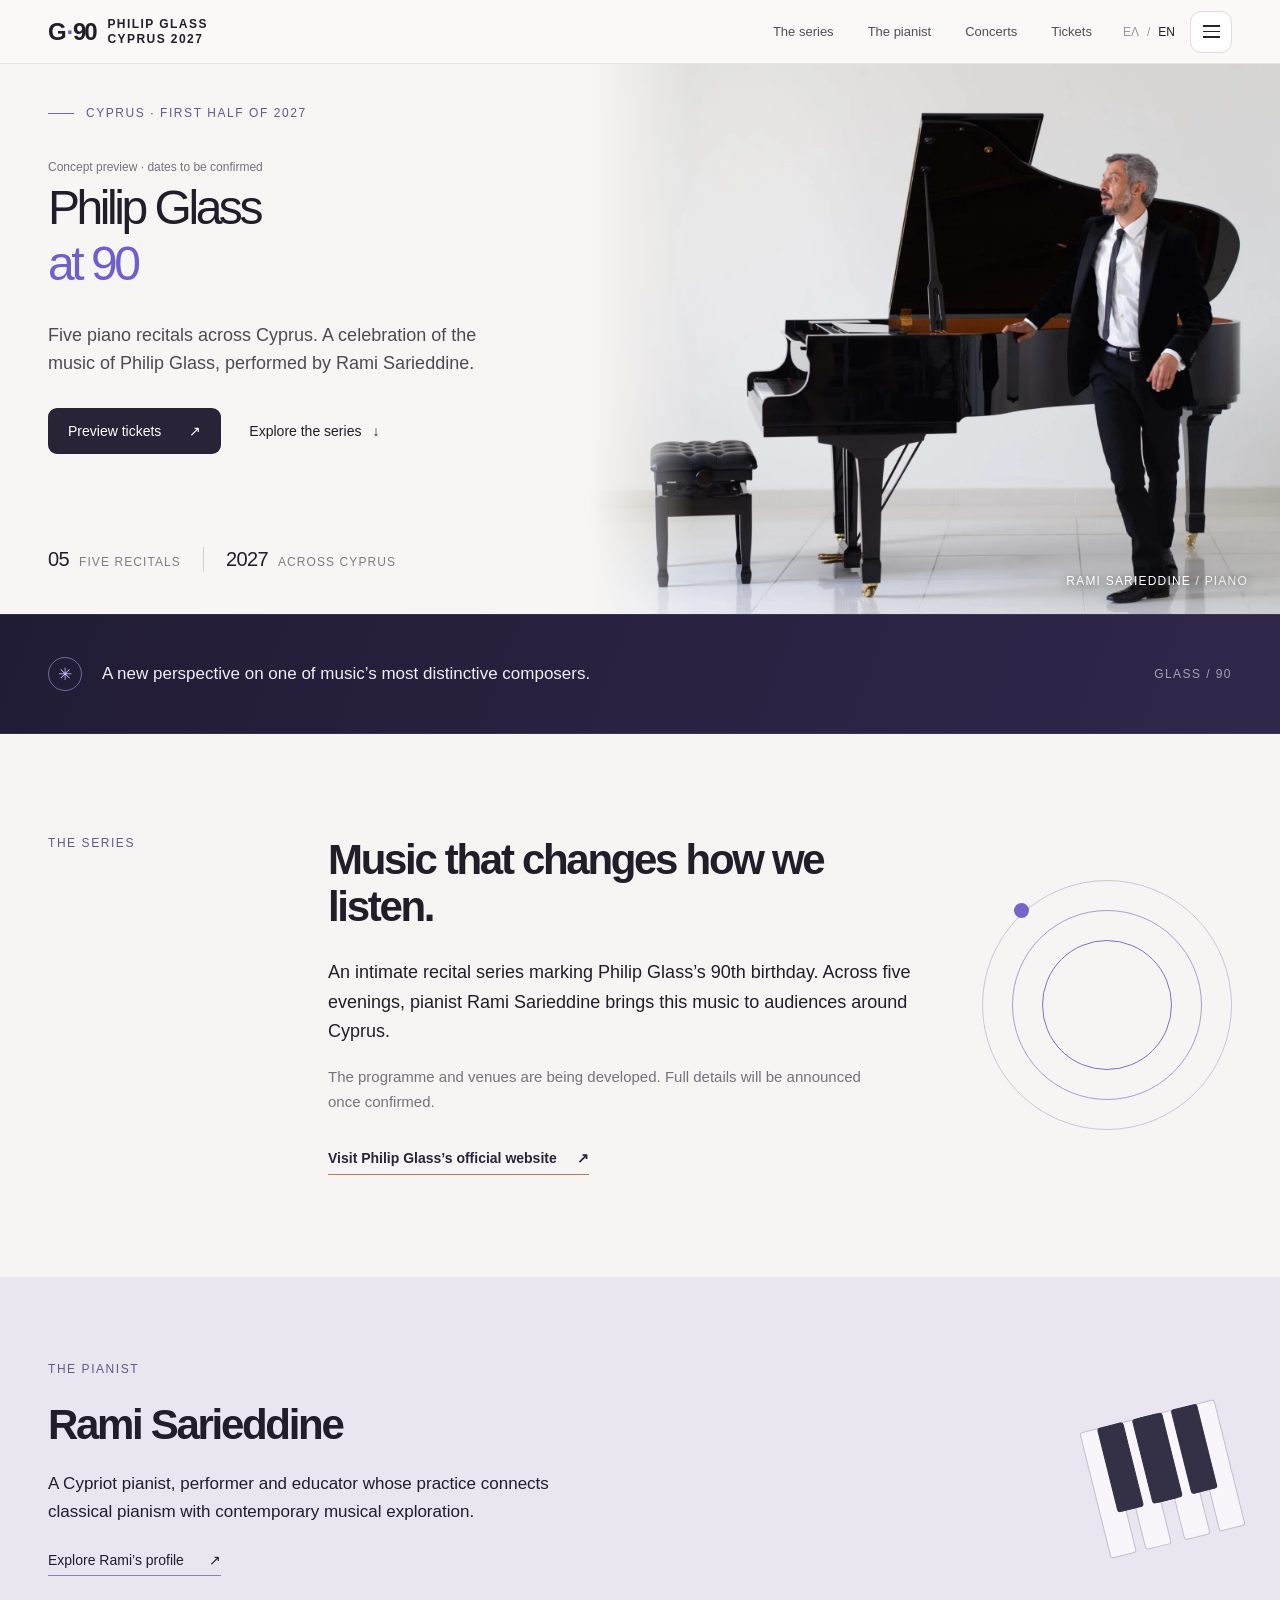
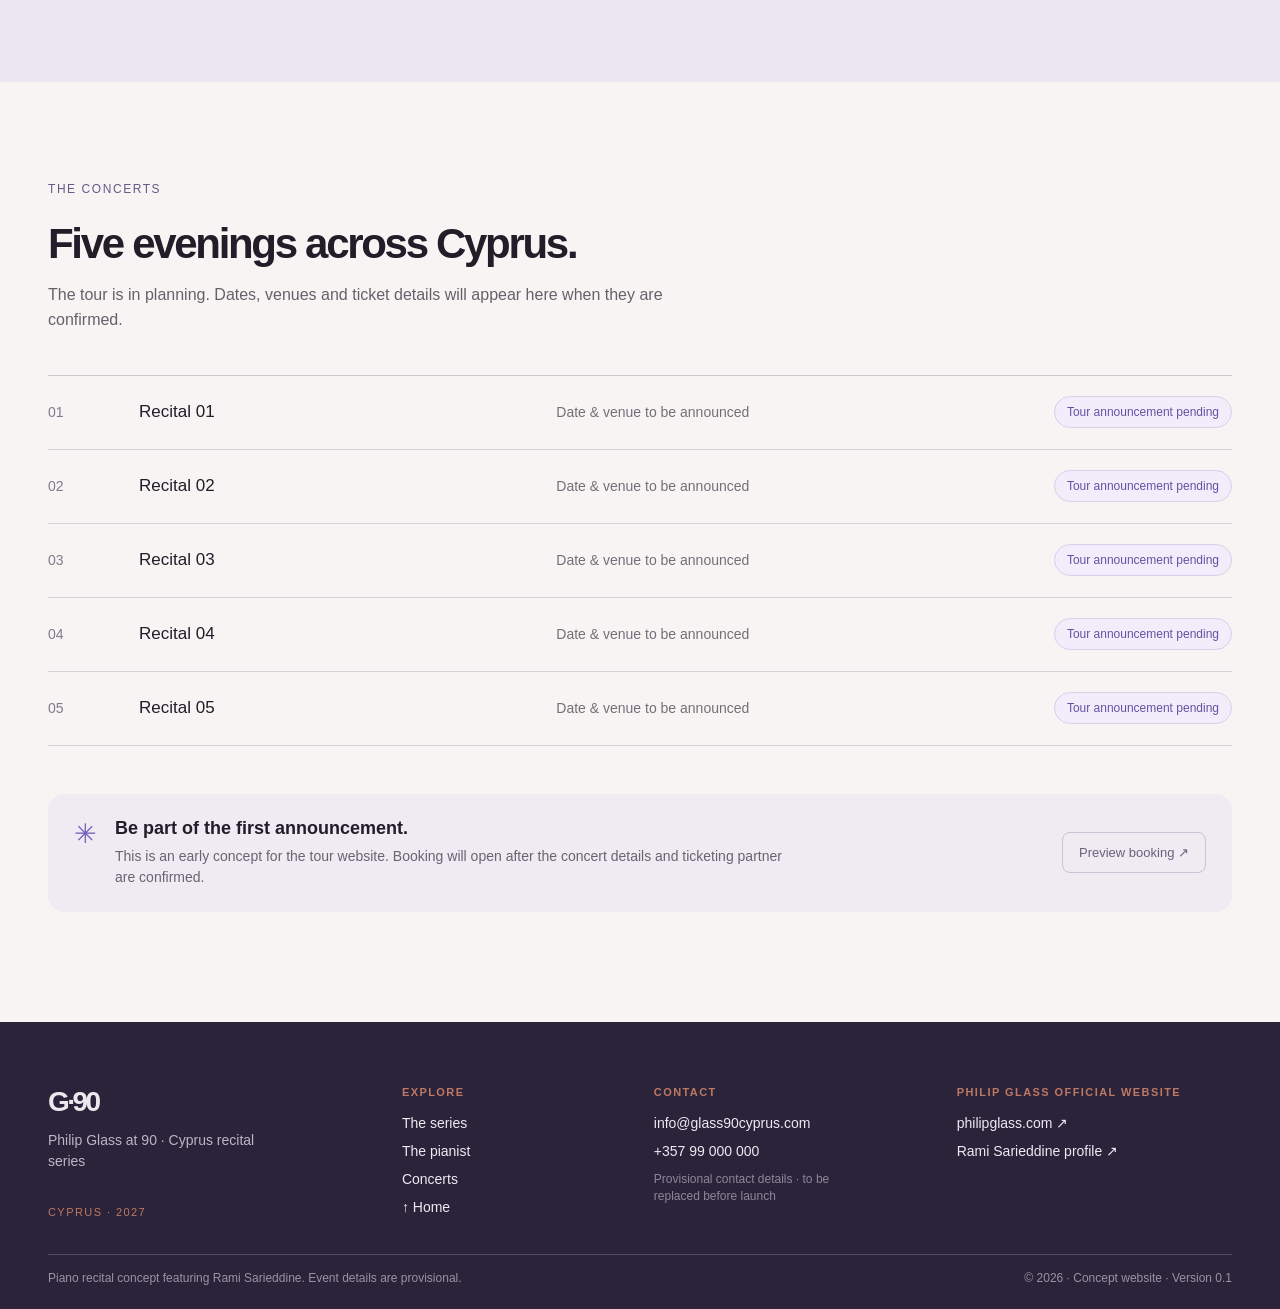
==== index.html @ 07f7beca "Remove section numbering from series label" ====
<!doctype html><html lang="en"><head><meta charset="utf-8"><meta name="viewport" content="width=device-width,initial-scale=1"><title>Philip Glass at 90 | Cyprus Piano Recitals</title><meta name="description" content="Five piano recitals across Cyprus with Rami Sarieddine. Concept preview for 2027."><meta property="og:title" content="Philip Glass at 90 | Cyprus Piano Recitals"><meta property="og:description" content="Five piano recitals across Cyprus with Rami Sarieddine. Concept preview for 2027."><meta property="og:type" content="website"><meta property="og:image" content="/og.svg"><meta name="twitter:card" content="summary_large_image"><meta name="twitter:image" content="/og.svg"><link rel="icon" href="/favicon.svg"><link rel="stylesheet" href="/style.css"></head><body><link rel="preload" as="image" href="/rami-piano.webp"/><div class="site-shell"><header class="site-header" id="top"><div class="header-inner"><a class="brand" href="/" aria-label="Home"><span class="brand-mark" aria-hidden="true">G<span>·</span>90</span><span class="brand-sub">PHILIP GLASS<br/>CYPRUS 2027</span></a><nav class="desktop-nav" aria-label="Primary"><a href="#series">The series</a><a href="#artist">The pianist</a><a href="#concerts">Concerts</a><a href="/tickets.html">Tickets</a></nav><div class="header-actions"><div class="language" role="group" aria-label="Language"><button class="" aria-pressed="false">ΕΛ</button><span aria-hidden="true">/</span><button class="active" aria-pressed="true">EN</button></div><button class="menu-button " aria-label="Open menu" aria-expanded="false" aria-controls="site-menu"><span></span><span></span><span></span></button></div></div></header><main><section class="hero" aria-labelledby="hero-heading"><div class="hero-copy"><div class="eyebrow"><span class="eyebrow-line"></span>CYPRUS · FIRST HALF OF 2027</div><p class="preview-label">Concept preview · dates to be confirmed</p><h1 id="hero-heading"><span>Philip Glass</span><em>at 90</em></h1><p class="hero-lead">Five piano recitals across Cyprus. A celebration of the music of Philip Glass, performed by Rami Sarieddine.</p><div class="hero-actions"><a class="primary-link" href="/tickets.html">Preview tickets<span aria-hidden="true">↗</span></a><a class="text-link" href="#series">Explore the series<span aria-hidden="true">↓</span></a></div><div class="hero-foot"><div><strong>05</strong><span>FIVE RECITALS</span></div><i></i><div><strong>2027</strong><span>ACROSS CYPRUS</span></div></div></div><div class="hero-photo"><img src="/rami-piano.webp" alt="Rami Sarieddine beside a grand piano" width="1924" height="1280"/><div class="photo-credit">RAMI SARIEDDINE <span> / PIANO</span></div></div></section><section class="quote-band"><div class="content-width"><span class="asterisk" aria-hidden="true">✳</span><p>A new perspective on one of music’s most distinctive composers.</p><span class="band-mark">GLASS / 90</span></div></section><section class="section-block series-block" id="series"><div class="section-label">THE SERIES</div><div class="section-content"><h2>Music that changes how we listen.</h2><p class="large-copy">An intimate recital series marking Philip Glass’s 90th birthday. Across five evenings, pianist Rami Sarieddine brings this music to audiences around Cyprus.</p><p class="muted-copy">The programme and venues are being developed. Full details will be announced once confirmed.</p><a class="glass-link" href="https://philipglass.com/" target="_blank" rel="noopener noreferrer">Visit Philip Glass’s official website<span aria-hidden="true">↗</span></a></div><div class="orbital-art" aria-hidden="true"><span class="ring ring-one"></span><span class="ring ring-two"></span><span class="ring ring-three"></span><span class="ring-dot"></span></div></section><section class="artist-section" id="artist"><div class="artist-inner"><div class="artist-copy"><div class="section-label">THE PIANIST</div><h2>Rami Sarieddine</h2><p>A Cypriot pianist, performer and educator whose practice connects classical pianism with contemporary musical exploration.</p><a href="https://www.facebook.com/rami.sarieddine.9/" target="_blank" rel="noopener noreferrer">Explore Rami’s profile<span aria-hidden="true">↗</span></a></div><div class="artist-key-art" aria-hidden="true"><span></span><span></span><span></span><span></span><span></span><span></span><span></span><span></span></div></div></section><section class="concerts-section" id="concerts"><div class="concerts-head"><div class="section-label">THE CONCERTS</div><h2>Five evenings across Cyprus.</h2><p>The tour is in planning. Dates, venues and ticket details will appear here when they are confirmed.</p></div><div class="concert-list"><div class="concert-row"><span class="concert-index">01</span><strong>Recital 01</strong><span class="concert-meta">Date &amp; venue to be announced</span><span class="concert-status">Tour announcement pending</span></div><div class="concert-row"><span class="concert-index">02</span><strong>Recital 02</strong><span class="concert-meta">Date &amp; venue to be announced</span><span class="concert-status">Tour announcement pending</span></div><div class="concert-row"><span class="concert-index">03</span><strong>Recital 03</strong><span class="concert-meta">Date &amp; venue to be announced</span><span class="concert-status">Tour announcement pending</span></div><div class="concert-row"><span class="concert-index">04</span><strong>Recital 04</strong><span class="concert-meta">Date &amp; venue to be announced</span><span class="concert-status">Tour announcement pending</span></div><div class="concert-row"><span class="concert-index">05</span><strong>Recital 05</strong><span class="concert-meta">Date &amp; venue to be announced</span><span class="concert-status">Tour announcement pending</span></div></div><div class="ticket-note"><span class="note-symbol" aria-hidden="true">✳</span><div><h3>Be part of the first announcement.</h3><p>This is an early concept for the tour website. Booking will open after the concert details and ticketing partner are confirmed.</p></div><a class="ticket-chip" href="/tickets.html">Preview booking ↗</a></div></section></main><footer class="site-footer"><div class="footer-inner"><div class="footer-intro"><span class="footer-brand">G·90</span><p>Philip Glass at 90 · Cyprus recital series</p><span class="footer-kicker">CYPRUS · 2027</span></div><div class="footer-column"><span class="footer-heading">Explore</span><a href="#series">The series</a><a href="#artist">The pianist</a><a href="#concerts">Concerts</a><a href="#top">↑ Home</a></div><div class="footer-column"><span class="footer-heading">Contact</span><a href="mailto:info@glass90cyprus.com">info@glass90cyprus.com</a><a href="tel:+35799000000">+357 99 000 000</a><span class="footer-small">Provisional contact details · to be replaced before launch</span></div><div class="footer-column footer-links"><span class="footer-heading">Philip Glass official website</span><a href="https://philipglass.com/" target="_blank" rel="noopener noreferrer">philipglass.com ↗</a><a href="https://www.facebook.com/rami.sarieddine.9/" target="_blank" rel="noopener noreferrer">Rami Sarieddine profile ↗</a></div></div><div class="footer-bottom"><span>Piano recital concept featuring Rami Sarieddine. Event details are provisional.</span><span>© 2026 · Concept website · Version 0.1</span></div></footer></div><script src="/demo.js" defer></script></body></html>
---- style.css ----
:root {
  --ink: #211d29;
  --muted: #6f6b75;
  --paper: #f7f5f3;
  --violet: #6e5fcd;
  --aubergine: #2a2339;
  --lilac: #eae5ee;
  --copper: #bd7964;
  --copper-soft: #f3e5df;
  --line: #dedbe0;
}
* {
  box-sizing: border-box;
}
html {
  scroll-behavior: smooth;
}
body {
  margin: 0;
  background: var(--paper);
  color: var(--ink);
  font-family: Inter, Arial, sans-serif;
  font-size: 16px;
  font-weight: 400;
}
button,
a {
  font: inherit;
}
button {
  cursor: pointer;
}
a {
  text-decoration: none;
  color: inherit;
}
a:focus-visible,
button:focus-visible {
  outline: 2px solid #745fd9;
  outline-offset: 4px;
}
::selection {
  background: #d7d0ff;
  color: #211d29;
}
.site-shell {
  overflow: clip;
}
.site-header {
  height: 64px;
  background: #faf9f8;
  border-bottom: 1px solid #e8e5e6;
  position: relative;
  z-index: 30;
}
.header-inner {
  height: 100%;
  max-width: 1420px;
  margin: auto;
  padding: 0 48px;
  display: flex;
  align-items: center;
  justify-content: space-between;
  gap: 30px;
}
.brand {
  display: flex;
  align-items: center;
  gap: 12px;
  min-width: 210px;
}
.brand-mark {
  font-size: 24px;
  font-weight: 600;
  letter-spacing: -0.09em;
  line-height: 1;
}
.brand-mark span {
  color: var(--violet);
  margin: 0 2px;
}
.brand-sub {
  font-size: 12px;
  line-height: 1.25;
  letter-spacing: 0.12em;
  font-weight: 600;
}
.desktop-nav {
  display: flex;
  gap: 34px;
  align-items: center;
  margin-left: auto;
}
.desktop-nav a {
  font-size: 13px;
  color: #524d59;
  font-weight: 500;
}
.desktop-nav a:hover,
.text-link:hover,
.artist-copy a:hover {
  color: var(--violet);
}
.header-actions {
  display: flex;
  gap: 14px;
  align-items: center;
}
.language {
  display: flex;
  align-items: center;
  gap: 7px;
  white-space: nowrap;
  color: #9b96a0;
  font-size: 12px;
  font-weight: 500;
}
.language button {
  padding: 7px 1px;
  border: 0;
  background: none;
  color: #9b96a0;
  font-size: 12px;
  font-weight: 500;
}
.language button.active {
  color: var(--ink);
}
.menu-button {
  width: 42px;
  height: 42px;
  border: 1px solid #dedbe0;
  border-radius: 11px;
  background: #fff;
  display: flex;
  flex-direction: column;
  justify-content: center;
  align-items: center;
  gap: 4px;
  z-index: 33;
}
.menu-button span {
  height: 1.5px;
  width: 17px;
  background: #292530;
  transition:
    transform 0.25s,
    opacity 0.25s;
}
.menu-button.open span:first-child {
  transform: translateY(5.5px) rotate(45deg);
}
.menu-button.open span:nth-child(2) {
  opacity: 0;
}
.menu-button.open span:last-child {
  transform: translateY(-5.5px) rotate(-45deg);
}
.menu-scrim {
  position: fixed;
  inset: 64px 0 0;
  background: transparent;
  border: 0;
  width: 100%;
  z-index: 30;
}
.menu-panel {
  position: absolute;
  right: 48px;
  top: 58px;
  width: 230px;
  padding: 9px;
  background: white;
  border: 1px solid #e5e1e7;
  border-radius: 14px;
  box-shadow: 0 16px 40px #211d291c;
  z-index: 32;
  display: grid;
}
.menu-panel a,
.menu-panel button {
  font-size: 14px;
  text-align: left;
  padding: 11px 12px;
  border: 0;
  border-radius: 8px;
  background: transparent;
}
.menu-panel a:hover,
.menu-panel button:hover {
  background: #f4f1fb;
  color: #5b4eb5;
}
.hero {
  min-height: 550px;
  display: grid;
  grid-template-columns: minmax(0, 46%) minmax(0, 54%);
  background: #f8f6f4;
  max-width: 1600px;
  margin: auto;
}
.hero-copy {
  padding: 42px 5vw 0 max(48px, calc((100vw - 1320px) / 2));
  display: flex;
  flex-direction: column;
}
.eyebrow,
.section-label {
  font-size: 12px;
  font-weight: 500;
  letter-spacing: 0.13em;
  color: #655889;
}
.eyebrow {
  display: flex;
  align-items: center;
  gap: 12px;
}
.eyebrow-line {
  width: 26px;
  height: 1px;
  background: #7465ae;
}
.preview-label {
  font-size: 12px;
  color: #77717c;
  margin: 40px 0 10px;
}
.hero h1 {
  font-size: clamp(42px, 4vw, 48px);
  font-weight: 500;
  letter-spacing: -0.072em;
  line-height: 0.99;
  margin: 0;
  white-space: nowrap;
}
.hero h1 span,
.hero h1 em {
  display: block;
}
.hero h1 em {
  font-style: normal;
  color: var(--violet);
  margin-top: 8px;
}
.hero-lead {
  max-width: 490px;
  font-size: 18px;
  line-height: 1.58;
  margin: 34px 0 30px;
  color: #4e4953;
}
.hero-actions {
  display: flex;
  align-items: center;
  gap: 28px;
  flex-wrap: wrap;
}
.primary-link {
  height: 46px;
  padding: 0 20px;
  border-radius: 9px;
  background: #292337;
  color: white;
  display: inline-flex;
  align-items: center;
  gap: 28px;
  font-size: 14px;
  font-weight: 500;
  transition:
    background 0.2s,
    transform 0.2s;
}
.primary-link:hover {
  background: #51437b;
  transform: translateY(-1px);
}
.text-link {
  font-size: 14px;
  font-weight: 500;
  display: flex;
  gap: 11px;
  align-items: center;
}
.hero-foot {
  margin-top: auto;
  display: flex;
  align-items: center;
  gap: 22px;
  padding: 42px 0 42px;
}
.hero-foot div {
  display: flex;
  align-items: baseline;
  gap: 10px;
}
.hero-foot strong {
  font-size: 20px;
  letter-spacing: -0.03em;
  font-weight: 500;
}
.hero-foot span {
  font-size: 12px;
  font-weight: 500;
  letter-spacing: 0.09em;
  color: #817b86;
}
.hero-foot i {
  height: 25px;
  width: 1px;
  background: #d4ced7;
}
.hero-photo {
  min-height: 550px;
  position: relative;
  overflow: hidden;
  background: #e5e3e0;
}
.hero-photo:after {
  content: "";
  position: absolute;
  inset: 0;
  background: linear-gradient(90deg, #f8f6f4 0%, transparent 15%);
  pointer-events: none;
}
.hero-photo img {
  height: 100%;
  width: 100%;
  position: absolute;
  inset: 0;
  object-fit: cover;
  object-position: 60% center;
}
.photo-credit {
  position: absolute;
  right: 32px;
  bottom: 26px;
  z-index: 1;
  color: #fff;
  text-shadow: 0 1px 8px #0009;
  font-size: 12px;
  letter-spacing: 0.1em;
  font-weight: 500;
}
.photo-credit span {
  opacity: 0.8;
}
.quote-band {
  background: linear-gradient(110deg, #211c35 0%, #30274b 100%);
  color: #f1eef8;
  border-top: 1px solid #ffffff12;
  border-bottom: 1px solid #ffffff12;
}
.quote-band .content-width {
  max-width: 1320px;
  margin: auto;
  min-height: 118px;
  display: flex;
  align-items: center;
  gap: 20px;
  padding: 18px 48px;
}
.asterisk {
  width: 34px;
  height: 34px;
  flex: 0 0 34px;
  display: grid;
  place-items: center;
  border: 1px solid #b4a8ed8c;
  border-radius: 50%;
  color: #c4baf4;
  font-size: 17px;
  line-height: 1;
}
.quote-band p {
  max-width: 570px;
  font-size: 17px;
  font-weight: 450;
  line-height: 1.5;
  margin: 0;
}
.band-mark {
  font-size: 12px;
  letter-spacing: 0.12em;
  margin-left: auto;
  color: #a8a0b5;
  white-space: nowrap;
}
.section-block {
  max-width: 1320px;
  margin: auto;
  padding: 102px 48px;
  position: relative;
  display: grid;
  grid-template-columns: 250px minmax(0, 600px) 1fr;
  gap: 30px;
  min-height: 470px;
  overflow: hidden;
}
.section-content h2,
.artist-copy h2,
.concerts-head h2 {
  font-size: clamp(32px, 3.3vw, 42px);
  font-weight: 600;
  letter-spacing: -0.055em;
  line-height: 1.12;
  margin: 0 0 28px;
}
.large-copy {
  font-size: 18px;
  line-height: 1.65;
  margin: 0 0 18px;
  max-width: 610px;
}
.muted-copy {
  font-size: 15px;
  line-height: 1.65;
  color: #77717b;
  max-width: 550px;
}
.glass-link {
  display: inline-flex;
  gap: 20px;
  align-items: center;
  margin-top: 20px;
  color: var(--aubergine);
  border-bottom: 1px solid var(--copper);
  padding-bottom: 8px;
  font-size: 14px;
  font-weight: 600;
}
.glass-link:hover {
  color: var(--copper);
}
.orbital-art {
  width: 250px;
  height: 250px;
  position: relative;
  align-self: center;
  justify-self: end;
}
.ring {
  border: 1px solid #ccc4db;
  border-radius: 50%;
  position: absolute;
  inset: 0;
}
.ring-two {
  inset: 30px;
  border-color: #ab9bd0;
}
.ring-three {
  inset: 60px;
  border-color: #8270be;
}
.ring-dot {
  width: 15px;
  height: 15px;
  background: #7564ca;
  position: absolute;
  top: 23px;
  left: 32px;
  border-radius: 50%;
}
.artist-section {
  background: var(--lilac);
}
.artist-inner {
  max-width: 1320px;
  margin: auto;
  min-height: 405px;
  padding: 85px 48px;
  display: grid;
  grid-template-columns: minmax(0, 580px) 1fr;
  gap: 64px;
  position: relative;
  overflow: hidden;
}
.artist-copy p {
  font-size: 17px;
  line-height: 1.65;
  max-width: 550px;
  margin: 0 0 25px;
}
.artist-copy .section-label {
  margin-bottom: 25px;
}
.artist-copy h2 {
  margin-bottom: 22px;
}
.artist-copy a {
  font-size: 14px;
  font-weight: 500;
  border-bottom: 1px solid #8b80b7;
  padding-bottom: 7px;
  display: inline-flex;
  gap: 25px;
}
.artist-key-art {
  display: flex;
  align-items: flex-end;
  gap: 5px;
  justify-self: end;
  align-self: center;
  transform: rotate(-14deg);
}
.artist-key-art span {
  display: block;
  width: 27px;
  height: 130px;
  background: #f8f6fa;
  border: 1px solid #c6bcd3;
  border-radius: 3px;
}
.artist-key-art span:nth-child(2),
.artist-key-art span:nth-child(4),
.artist-key-art span:nth-child(5),
.artist-key-art span:nth-child(7) {
  height: 87px;
  background: #343045;
  border-color: #343045;
  z-index: 1;
  margin: 0 -14px 43px -14px;
}
.concerts-section {
  max-width: 1320px;
  margin: auto;
  padding: 100px 48px 110px;
}
.concerts-head {
  max-width: 670px;
}
.concerts-head .section-label {
  margin-bottom: 24px;
}
.concerts-head h2 {
  margin-bottom: 15px;
}
.concerts-head p {
  font-size: 16px;
  line-height: 1.6;
  color: #65606b;
  margin: 0 0 42px;
}
.concert-list {
  border-top: 1px solid #cdc8d0;
}
.concert-row {
  display: grid;
  grid-template-columns: 75px 1fr 1.2fr auto;
  gap: 16px;
  align-items: center;
  min-height: 74px;
  border-bottom: 1px solid #d7d2d9;
}
.concert-index {
  font-size: 14px;
  color: #817a8b;
}
.concert-row strong {
  font-size: 17px;
  font-weight: 500;
}
.concert-meta {
  font-size: 14px;
  color: #746e79;
}
.concert-status {
  font-size: 12px;
  color: #6353a3;
  border: 1px solid #d8d0eb;
  background: #f1edfa;
  border-radius: 100px;
  padding: 8px 12px;
  white-space: nowrap;
}
.ticket-note {
  margin-top: 48px;
  padding: 24px 26px;
  background: #eeebf3;
  border-radius: 16px;
  display: flex;
  align-items: center;
  gap: 18px;
}
.note-symbol {
  font-size: 27px;
  color: #7462bf;
  align-self: flex-start;
}
.ticket-note h3 {
  font-size: 18px;
  font-weight: 600;
  margin: 0 0 7px;
}
.ticket-note p {
  font-size: 14px;
  line-height: 1.5;
  color: #696372;
  margin: 0;
  max-width: 680px;
}
.ticket-chip {
  margin-left: auto;
  white-space: nowrap;
  font-size: 13px;
  font-weight: 500;
  color: #6b607b;
  border: 1px solid #cac2d5;
  border-radius: 8px;
  padding: 12px 16px;
}
.site-footer {
  background: var(--aubergine);
  color: #ebe8ee;
  padding: 64px 48px 24px;
}
.footer-inner {
  max-width: 1320px;
  margin: auto;
  display: grid;
  grid-template-columns: 1.5fr 1fr 1.25fr 1.35fr;
  gap: 48px;
}
.footer-brand {
  font-size: 28px;
  font-weight: 600;
  letter-spacing: -0.09em;
}
.footer-intro p {
  font-size: 14px;
  color: #bdb6c6;
  margin: 12px 0 0;
  max-width: 220px;
  line-height: 1.5;
}
.footer-kicker {
  display: inline-block;
  margin-top: 34px;
  font-size: 11px;
  letter-spacing: 0.13em;
  color: var(--copper);
}
.footer-column {
  display: flex;
  flex-direction: column;
  align-items: flex-start;
  gap: 12px;
  font-size: 14px;
  color: #a9a1b2;
}
.footer-column a {
  color: #eee9f3;
}
.footer-column a:hover {
  color: var(--copper);
}
.footer-heading {
  color: var(--copper);
  font-size: 11px;
  font-weight: 600;
  letter-spacing: 0.13em;
  text-transform: uppercase;
  margin-bottom: 5px;
}
.footer-small {
  font-size: 12px;
  line-height: 1.45;
  max-width: 190px;
  color: #8f879c;
}
.footer-bottom {
  max-width: 1320px;
  margin: 34px auto 0;
  padding-top: 16px;
  border-top: 1px solid #51495d;
  display: flex;
  justify-content: space-between;
  gap: 20px;
  font-size: 12px;
  color: #9b93a4;
}
.modal-backdrop {
  position: fixed;
  inset: 0;
  background: #211d2980;
  z-index: 50;
  display: grid;
  place-items: center;
  padding: 20px;
}
.settings-dialog {
  background: #fff;
  width: min(100%, 420px);
  border-radius: 18px;
  padding: 24px;
  box-shadow: 0 24px 80px #0003;
}
.dialog-top {
  display: flex;
  justify-content: space-between;
  align-items: center;
}
.dialog-top h2 {
  font-size: 22px;
  font-weight: 600;
  margin: 0;
}
.dialog-top button {
  border: 0;
  background: #f1eef3;
  border-radius: 8px;
  width: 34px;
  height: 34px;
  font-size: 24px;
  line-height: 1;
}
.settings-dialog p {
  font-size: 14px;
  color: #6d6673;
  line-height: 1.5;
}
.setting-row {
  display: flex;
  align-items: center;
  justify-content: space-between;
  padding: 18px 0;
  border-top: 1px solid #ebe7ed;
  border-bottom: 1px solid #ebe7ed;
  font-size: 14px;
}
.language.large button {
  font-size: 14px;
}
.dialog-close {
  background: #2b2537;
  border: 0;
  color: #fff;
  border-radius: 8px;
  padding: 11px 20px;
  font-size: 14px;
  margin-top: 22px;
  float: right;
}
.ticket-page {
  min-height: 100vh;
  background: var(--paper);
  color: var(--ink);
}
.ticket-header {
  height: 60px;
  padding: 0 5vw;
  display: flex;
  align-items: center;
  justify-content: space-between;
  border-bottom: 1px solid var(--line);
  background: rgba(250, 249, 248, 0.9);
}
.ticket-brand {
  display: flex;
  align-items: center;
  gap: 14px;
}
.ticket-brand span {
  font-size: 24px;
  font-weight: 600;
  letter-spacing: -0.09em;
}
.ticket-brand small {
  color: #82798d;
  font-size: 11px;
  letter-spacing: 0.12em;
}
.ticket-header-actions {
  display: flex;
  gap: 28px;
  align-items: center;
  color: #655889;
  font-size: 13px;
}
.ticket-header-actions a:hover {
  color: var(--copper);
}
.ticket-language {
  display: flex;
  gap: 7px;
  align-items: center;
  color: #9b96a0;
}
.ticket-language button {
  border: 0;
  background: none;
  padding: 5px 0;
  color: #9b96a0;
  font-size: 12px;
}
.ticket-language button.active {
  color: var(--ink);
  font-weight: 600;
}
.ticket-hero {
  background: var(--aubergine);
  color: #f4f1f7;
}
.ticket-hero-inner {
  max-width: 1320px;
  margin: auto;
  padding: 52px 48px 48px;
  display: flex;
  justify-content: space-between;
  gap: 50px;
  align-items: flex-end;
}
.ticket-eyebrow {
  color: #bcaef1;
  font-size: 12px;
  letter-spacing: 0.14em;
  display: flex;
  align-items: center;
  gap: 12px;
}
.ticket-eyebrow span {
  width: 28px;
  height: 1px;
  background: var(--copper);
}
.ticket-hero h1 {
  max-width: 650px;
  margin: 20px 0 16px;
  font-size: clamp(40px, 4vw, 48px);
  line-height: 1.03;
  letter-spacing: -0.055em;
  font-weight: 500;
}
.ticket-hero p {
  max-width: 600px;
  margin: 0;
  color: #beb6c8;
  font-size: 17px;
  line-height: 1.6;
}
.ticket-hero-mark {
  display: flex;
  align-items: flex-end;
  gap: 15px;
  color: #bdb1dc;
}
.ticket-hero-mark span {
  font-size: 82px;
  line-height: 0.75;
  letter-spacing: -0.1em;
  color: #504568;
}
.ticket-hero-mark small {
  padding-bottom: 2px;
  font-size: 11px;
  line-height: 1.35;
  letter-spacing: 0.14em;
  color: #9d91b2;
}
.ticket-workspace {
  max-width: 1320px;
  margin: auto;
  padding: 58px 48px 92px;
  display: grid;
  grid-template-columns: minmax(0, 1fr) 370px;
  gap: 70px;
  align-items: start;
}
.ticket-step-label,
.ticket-summary-label {
  color: #68598e;
  font-size: 12px;
  font-weight: 600;
  letter-spacing: 0.14em;
  margin-bottom: 25px;
}
.event-grid {
  display: grid;
  grid-template-columns: repeat(2, minmax(0, 1fr));
  gap: 12px;
}
.event-card {
  min-height: 168px;
  position: relative;
  text-align: left;
  border: 1px solid #dfd9e2;
  border-radius: 14px;
  background: #fbfaf9;
  padding: 21px;
  color: var(--ink);
  transition:
    border 0.2s,
    box-shadow 0.2s,
    transform 0.2s;
}
.event-card:hover {
  border-color: #b4a7cb;
  transform: translateY(-2px);
}
.event-card.selected {
  border: 1.5px solid var(--violet);
  box-shadow: 0 10px 28px rgba(68, 53, 107, 0.1);
  background: #fff;
}
.event-number {
  display: block;
  color: #9a8bb4;
  font-size: 12px;
  margin-bottom: 21px;
}
.event-city {
  display: block;
  font-size: 21px;
  font-weight: 600;
  letter-spacing: -0.04em;
}
.event-date,
.event-venue,
.event-seats {
  display: block;
  font-size: 13px;
  color: #6f6877;
  margin-top: 7px;
}
.event-seats {
  color: var(--copper);
}
.event-check {
  position: absolute;
  right: 17px;
  top: 17px;
  display: grid;
  place-items: center;
  width: 25px;
  height: 25px;
  border-radius: 50%;
  background: #f0ebf6;
  color: #745fc7;
  font-size: 15px;
}
.event-card.selected .event-check {
  background: var(--violet);
  color: #fff;
}
.ticket-step + .ticket-step {
  margin-top: 70px;
}
.ticket-fields {
  display: grid;
  grid-template-columns: 1fr 1fr 130px;
  gap: 12px;
}
.ticket-fields label > span {
  display: block;
  color: #635d69;
  font-size: 13px;
  margin: 0 0 9px;
}
.ticket-fields input {
  width: 100%;
  height: 48px;
  border: 1px solid #dcd7df;
  border-radius: 8px;
  background: #fff;
  padding: 0 14px;
  color: var(--ink);
  font-size: 14px;
  outline: none;
}
.ticket-fields input:focus {
  border-color: var(--violet);
  box-shadow: 0 0 0 3px #6e5fcd1c;
}
.quantity-control {
  height: 48px;
  display: flex;
  align-items: center;
  justify-content: space-between;
  border: 1px solid #dcd7df;
  border-radius: 8px;
  background: #fff;
}
.quantity-control button {
  border: 0;
  background: none;
  color: var(--violet);
  width: 36px;
  height: 100%;
  font-size: 20px;
}
.quantity-control strong {
  font-size: 15px;
  font-weight: 600;
}
.ticket-error {
  display: none;
  color: #a65345;
  font-size: 13px;
  margin: 14px 0 0;
}
.ticket-error.visible {
  display: block;
}
.ticket-trust {
  display: flex;
  align-items: center;
  gap: 10px;
  margin: 28px 0 0;
  color: #837a8a;
  font-size: 13px;
}
.ticket-trust span {
  color: var(--copper);
  font-size: 19px;
}
.ticket-trust > span:last-child {
  color: #837a8a;
  font-size: 13px;
}
.ticket-trust small {
  display: block;
  margin-top: 4px;
  color: #9a929f;
  font-size: 11px;
}
.confirmation-order {
  display: grid;
  gap: 5px;
  margin: 0 0 18px;
  padding: 14px;
  border-radius: 10px;
  background: #e5deee;
  text-align: left;
}
.confirmation-order strong {
  font-size: 15px;
}
.confirmation-order span {
  color: #746b7b;
  font-size: 13px;
}
.ticket-summary {
  position: sticky;
  top: 24px;
  border-radius: 16px;
  background: #eeeaf4;
  padding: 28px;
}
.summary-series {
  padding-bottom: 22px;
  border-bottom: 1px solid #d8d0e0;
  color: var(--aubergine);
  font-size: 18px;
  font-weight: 600;
}
.summary-series span {
  display: block;
  margin-top: 7px;
  font-size: 13px;
  color: #777080;
  font-weight: 400;
}
.summary-event {
  display: grid;
  grid-template-columns: 35px 1fr auto;
  gap: 12px;
  padding: 24px 0;
  border-bottom: 1px solid #d8d0e0;
  align-items: start;
}
.summary-index {
  color: #9183a8;
  font-size: 13px;
}
.summary-event strong,
.summary-event span {
  display: block;
}
.summary-event strong {
  font-size: 17px;
}
.summary-event div span {
  margin-top: 5px;
  color: #716977;
  font-size: 13px;
}
.summary-event button {
  border: 0;
  background: none;
  color: #6655a6;
  font-size: 12px;
  padding: 0;
}
.summary-line {
  display: flex;
  justify-content: space-between;
  padding: 20px 0 0;
  color: #6c6472;
  font-size: 13px;
}
.summary-line strong {
  color: var(--ink);
  font-size: 15px;
}
.summary-total {
  position: relative;
  display: flex;
  justify-content: space-between;
  align-items: baseline;
  padding: 10px 0 25px;
}
.summary-total span {
  font-size: 14px;
}
.summary-total strong {
  font-size: 30px;
  font-weight: 500;
  letter-spacing: -0.06em;
}
.summary-total small {
  position: absolute;
  bottom: 8px;
  left: 0;
  color: #8a8190;
  font-size: 11px;
}
.summary-submit {
  width: 100%;
  height: 48px;
  display: flex;
  align-items: center;
  justify-content: space-between;
  border: 0;
  border-radius: 8px;
  background: var(--aubergine);
  color: #fff;
  padding: 0 17px;
  font-size: 14px;
  font-weight: 500;
}
.summary-submit:hover {
  background: #4e3e72;
}
.summary-email {
  display: block;
  color: #837989;
  font-size: 11px;
  margin-top: 14px;
  line-height: 1.4;
}
.ticket-confirmation {
  text-align: center;
}
.confirmation-icon {
  margin: 10px auto 18px;
  width: 48px;
  height: 48px;
  display: grid;
  place-items: center;
  border-radius: 50%;
  background: var(--copper);
  color: #fff;
  font-size: 23px;
}
.ticket-confirmation h2 {
  margin: 0;
  font-size: 23px;
  letter-spacing: -0.04em;
}
.ticket-confirmation p {
  margin: 14px 0 20px;
  color: #6c6472;
  font-size: 14px;
  line-height: 1.55;
}
.reference {
  display: flex;
  justify-content: space-between;
  align-items: center;
  padding: 13px 0;
  border-top: 1px solid #d8d0e0;
  border-bottom: 1px solid #d8d0e0;
  font-size: 12px;
  color: #777080;
}
.reference strong {
  color: var(--aubergine);
  letter-spacing: 0.08em;
}
.ticket-confirmation small {
  display: block;
  color: #877e8d;
  font-size: 11px;
  margin: 18px 0;
}
.summary-secondary {
  border: 0;
  background: none;
  color: #6553a5;
  font-size: 13px;
}
.ticket-footer {
  max-width: 1320px;
  margin: auto;
  padding: 22px 48px 30px;
  border-top: 1px solid var(--line);
  display: flex;
  justify-content: space-between;
  gap: 20px;
  color: #7d7583;
  font-size: 12px;
}
.ticket-footer a {
  color: #6553a5;
}

@media (max-width: 1100px) {
  .hero h1 {
    font-size: clamp(42px, 4vw, 48px);
  }
  .hero-copy {
    padding-left: 34px;
    padding-right: 24px;
  }
  .section-block {
    grid-template-columns: 170px minmax(0, 1fr) 170px;
  }
  .artist-inner {
    grid-template-columns: minmax(0, 580px) 1fr;
  }
  .orbital-art {
    transform: scale(0.7);
    transform-origin: center right;
  }
  .artist-key-art {
    transform: rotate(-14deg) scale(0.7);
    transform-origin: right center;
  }
}
@media (max-width: 760px) {
  .ticket-header {
    height: 58px;
    padding: 0 20px;
  }
  .ticket-brand small {
    display: none;
  }
  .ticket-header-actions {
    gap: 15px;
    font-size: 12px;
  }
  .ticket-header-actions > a {
    font-size: 0;
    min-width: 44px;
    min-height: 44px;
    display: grid;
    place-items: center;
  }
  .ticket-header-actions > a::before {
    content: "←";
    font-size: 20px;
  }
  .ticket-hero-inner {
    display: block;
    padding: 38px 20px 40px;
  }
  .ticket-hero h1 {
    font-size: 36px;
    margin-top: 18px;
  }
  .ticket-hero p {
    font-size: 16px;
  }
  .ticket-language button,
  .language button {
    min-width: 32px;
    min-height: 44px;
  }
  .ticket-hero-mark {
    margin-top: 28px;
  }
  .ticket-hero-mark span {
    font-size: 64px;
  }
  .ticket-workspace {
    display: block;
    padding: 44px 20px 68px;
  }
  .event-grid {
    grid-template-columns: 1fr;
  }
  .event-card {
    min-height: 148px;
  }
  .ticket-step + .ticket-step {
    margin-top: 52px;
  }
  .ticket-fields {
    grid-template-columns: 1fr;
    gap: 16px;
  }
  .ticket-fields input {
    font-size: 16px;
  }
  .quantity-field {
    max-width: 150px;
  }
  .ticket-summary {
    position: static;
    margin-top: 48px;
  }
  .ticket-footer {
    display: grid;
    padding: 22px 20px 28px;
    gap: 9px;
  }
  .site-header {
    height: 58px;
  }
  .header-inner {
    padding: 0 18px;
  }
  .brand {
    min-width: 0;
  }
  .brand-mark {
    font-size: 22px;
  }
  .brand-sub {
    font-size: 12px;
  }
  .desktop-nav {
    display: none;
  }
  .menu-panel {
    top: 53px;
    right: 16px;
  }
  .menu-scrim {
    inset: 58px 0 0;
  }
  .hero {
    display: flex;
    flex-direction: column;
    min-height: 0;
  }
  .hero-copy {
    padding: 26px 20px 0;
  }
  .eyebrow {
    font-size: 12px;
  }
  .preview-label {
    margin: 29px 0 10px;
  }
  .hero h1 {
    font-size: clamp(38px, 10vw, 44px);
    white-space: normal;
  }
  .hero-lead {
    font-size: 16px;
    line-height: 1.55;
    margin: 22px 0 22px;
  }
  .hero-actions {
    gap: 18px;
  }
  .primary-link {
    height: 44px;
  }
  .hero-foot {
    padding: 30px 0;
    gap: 14px;
  }
  .hero-foot div {
    display: block;
  }
  .hero-foot strong {
    font-size: 18px;
    display: block;
  }
  .hero-foot span {
    font-size: 12px;
    display: block;
    margin-top: 3px;
  }
  .hero-photo {
    min-height: 0;
    height: 300px;
  }
  .hero-photo:after {
    background: linear-gradient(0deg, #0003, transparent 40%);
  }
  .hero-photo img {
    object-position: 68% center;
  }
  .photo-credit {
    right: 15px;
    bottom: 16px;
    font-size: 12px;
  }
  .quote-band .content-width {
    min-height: 104px;
    padding: 20px;
    gap: 15px;
  }
  .quote-band p {
    max-width: 290px;
    font-size: 15px;
    line-height: 1.45;
  }
  .band-mark {
    display: none;
  }
  .section-block {
    display: block;
    padding: 70px 20px 60px;
    min-height: 0;
  }
  .section-label {
    margin-bottom: 25px;
  }
  .section-content h2,
  .artist-copy h2,
  .concerts-head h2 {
    font-size: 32px;
    line-height: 1.15;
  }
  .large-copy {
    font-size: 16px;
  }
  .muted-copy {
    font-size: 14px;
  }
  .orbital-art {
    display: none;
  }
  .artist-inner {
    display: block;
    min-height: 0;
    padding: 70px 20px;
    position: relative;
  }
  .artist-copy {
    position: relative;
    z-index: 1;
    max-width: 490px;
  }
  .artist-copy p {
    font-size: 16px;
  }
  .artist-key-art {
    display: none;
  }
  .concerts-section {
    padding: 70px 20px 75px;
  }
  .concerts-head p {
    font-size: 15px;
    margin-bottom: 26px;
  }
  .concert-row {
    grid-template-columns: 35px 1fr;
    gap: 4px 14px;
    padding: 17px 0;
    min-height: 0;
  }
  .concert-index {
    grid-row: span 2;
    align-self: start;
    margin-top: 2px;
  }
  .concert-row strong {
    font-size: 16px;
  }
  .concert-meta {
    font-size: 13px;
    grid-column: 2;
  }
  .concert-status {
    display: none;
  }
  .ticket-note {
    margin-top: 30px;
    padding: 20px;
    align-items: flex-start;
    flex-wrap: wrap;
  }
  .ticket-note h3 {
    font-size: 16px;
  }
  .ticket-chip {
    margin: 4px 0 0 41px;
  }
  .site-footer {
    padding: 42px 20px 23px;
  }
  .footer-inner {
    display: block;
  }
  .footer-column {
    margin-top: 34px;
  }
  .footer-bottom {
    display: grid;
    margin-top: 34px;
  }
}
@media (max-width: 360px) {
  .brand-sub {
    display: none;
  }
  .hero h1 {
    font-size: 38px;
  }
  .hero-actions {
    gap: 12px;
  }
  .text-link {
    font-size: 13px;
  }
}
@media (prefers-reduced-motion: reduce) {
  html {
    scroll-behavior: auto;
  }
  .menu-button span,
  .primary-link {
    transition: none;
  }
}
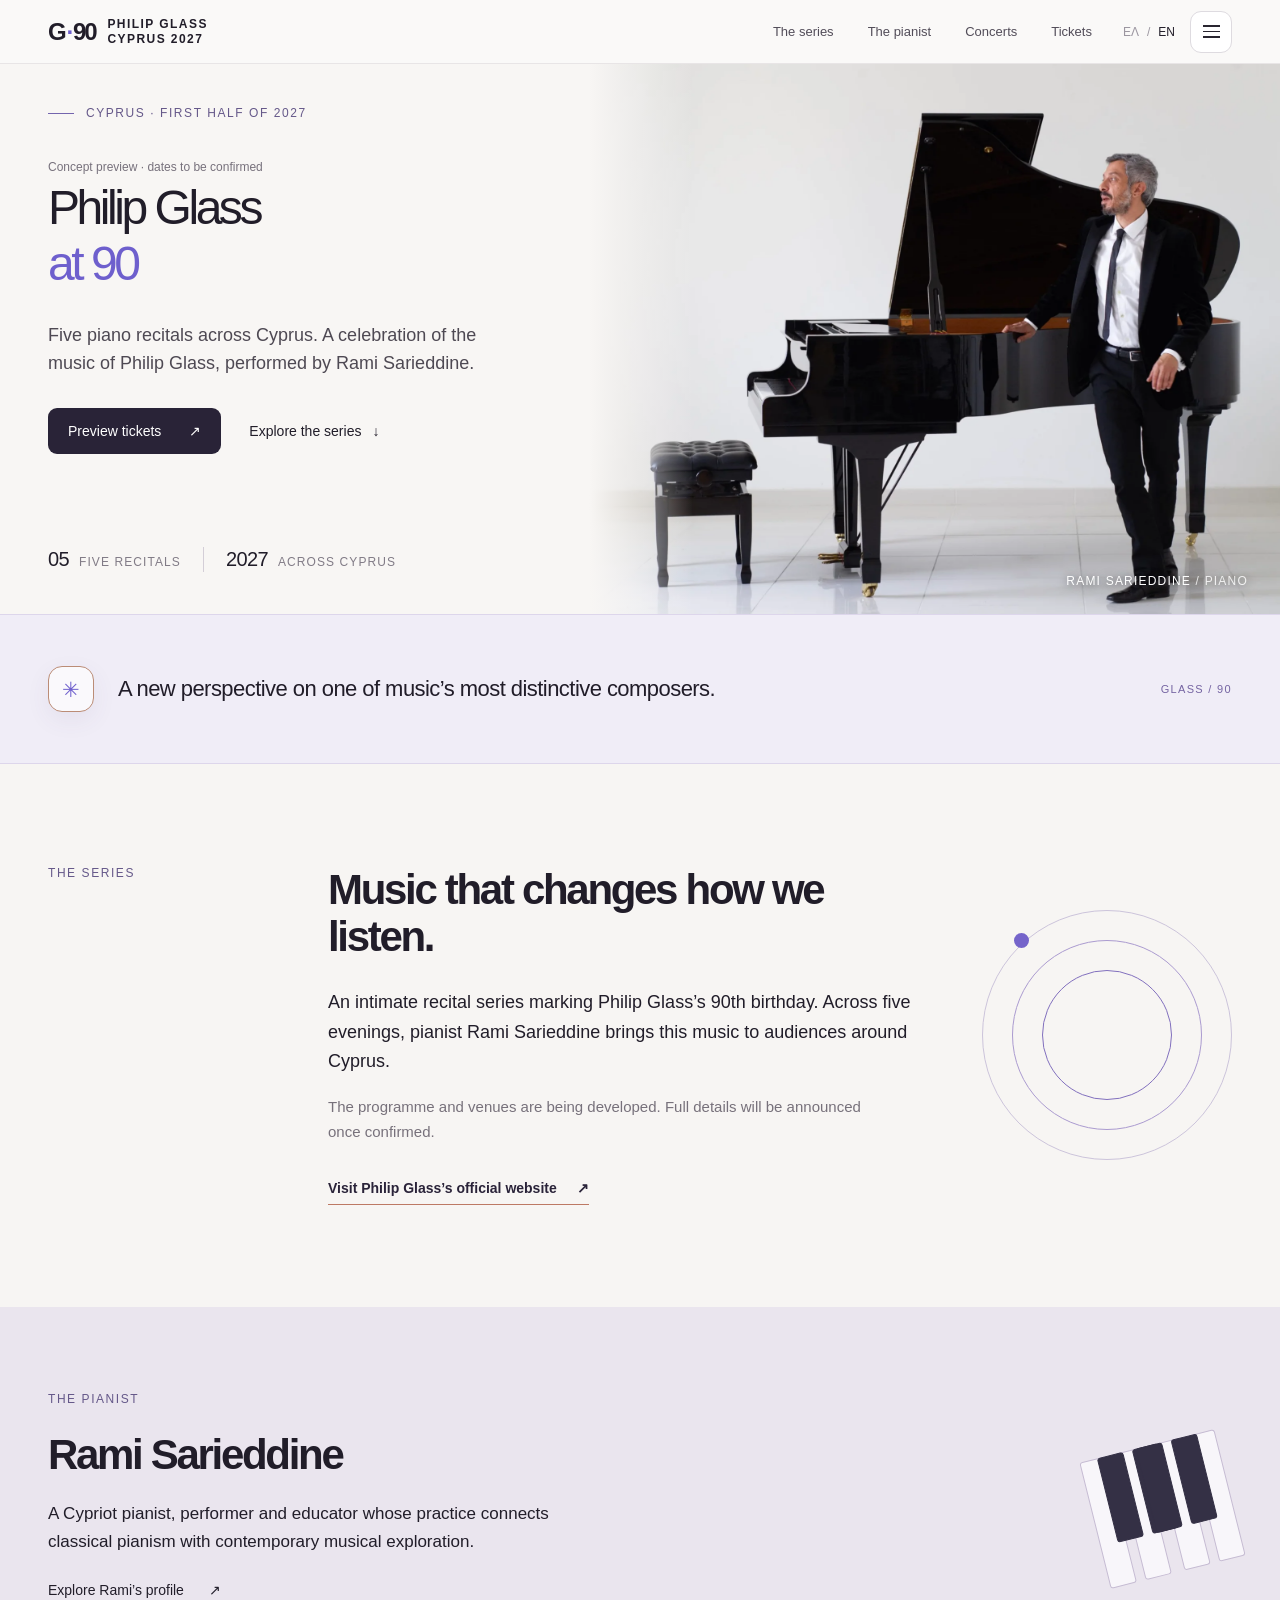
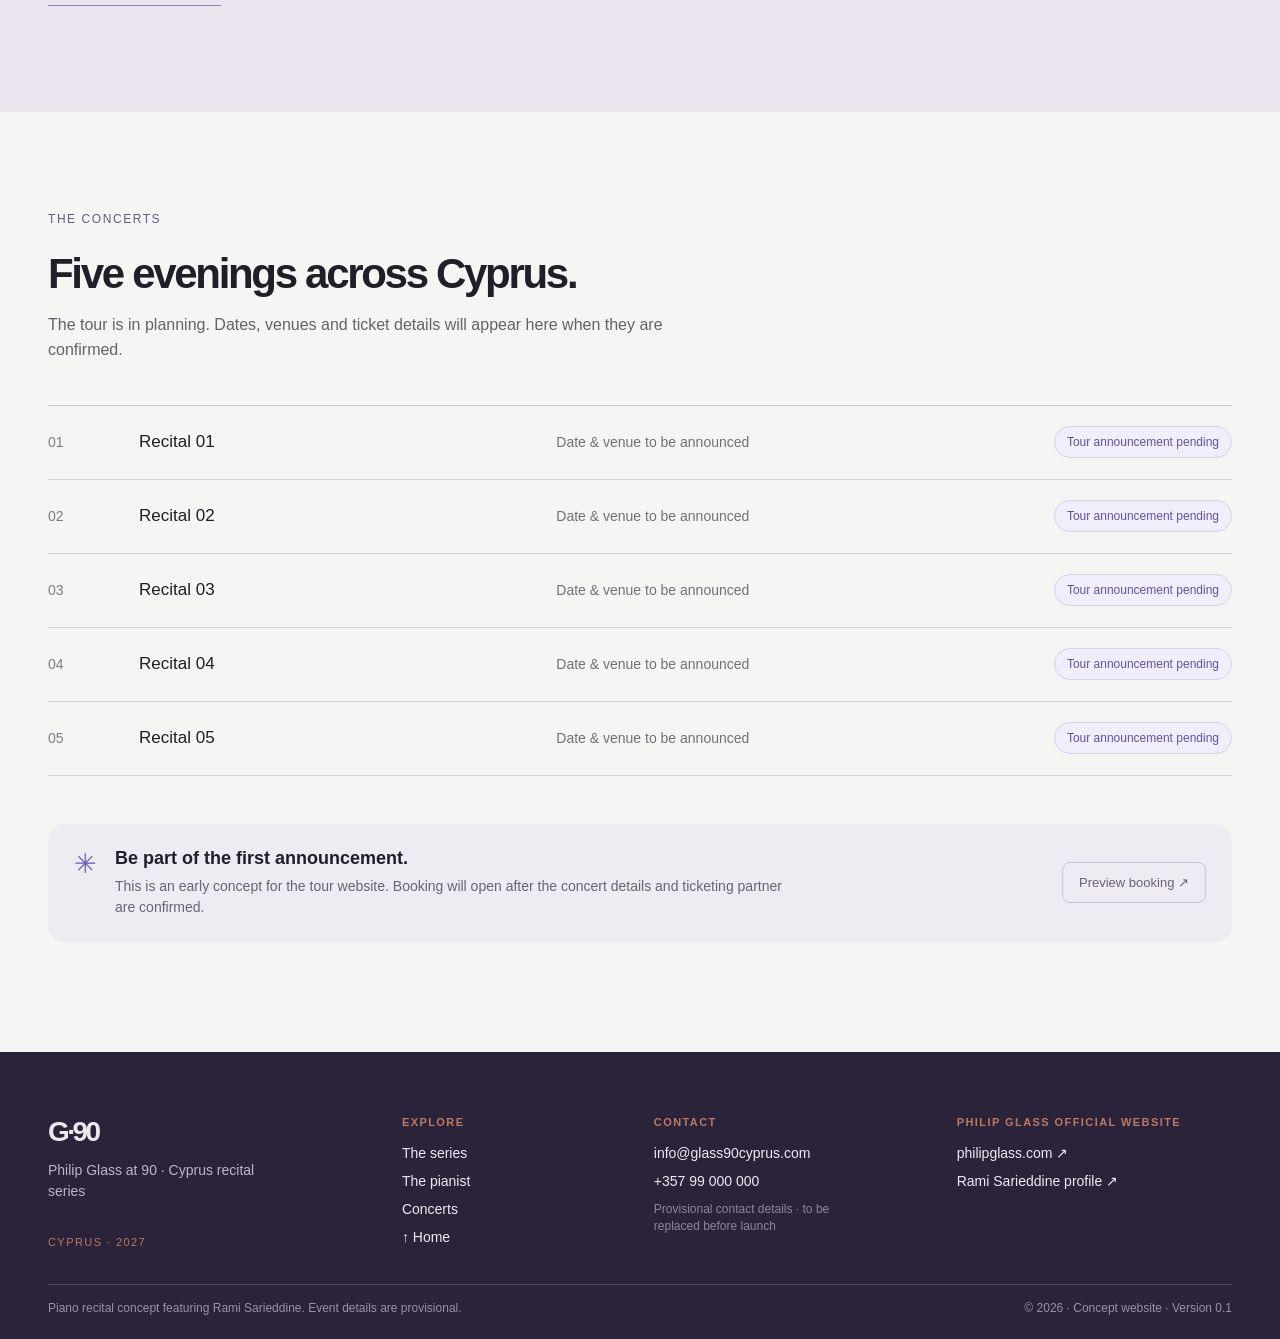
==== commit 4fcf2dc7: "Add Telegram-ready Open Graph metadata" ====
--- a/index.html
+++ b/index.html
@@ -1 +1 @@
-<!doctype html><html lang="en"><head><meta charset="utf-8"><meta name="viewport" content="width=device-width,initial-scale=1"><title>Philip Glass at 90 | Cyprus Piano Recitals</title><meta name="description" content="Five piano recitals across Cyprus with Rami Sarieddine. Concept preview for 2027."><meta property="og:title" content="Philip Glass at 90 | Cyprus Piano Recitals"><meta property="og:description" content="Five piano recitals across Cyprus with Rami Sarieddine. Concept preview for 2027."><meta property="og:type" content="website"><meta property="og:image" content="/og.svg"><meta name="twitter:card" content="summary_large_image"><meta name="twitter:image" content="/og.svg"><link rel="icon" href="/favicon.svg"><link rel="stylesheet" href="/style.css"></head><body><link rel="preload" as="image" href="/rami-piano.webp"/><div class="site-shell"><header class="site-header" id="top"><div class="header-inner"><a class="brand" href="/" aria-label="Home"><span class="brand-mark" aria-hidden="true">G<span>·</span>90</span><span class="brand-sub">PHILIP GLASS<br/>CYPRUS 2027</span></a><nav class="desktop-nav" aria-label="Primary"><a href="#series">The series</a><a href="#artist">The pianist</a><a href="#concerts">Concerts</a><a href="/tickets.html">Tickets</a></nav><div class="header-actions"><div class="language" role="group" aria-label="Language"><button class="" aria-pressed="false">ΕΛ</button><span aria-hidden="true">/</span><button class="active" aria-pressed="true">EN</button></div><button class="menu-button " aria-label="Open menu" aria-expanded="false" aria-controls="site-menu"><span></span><span></span><span></span></button></div></div></header><main><section class="hero" aria-labelledby="hero-heading"><div class="hero-copy"><div class="eyebrow"><span class="eyebrow-line"></span>CYPRUS · FIRST HALF OF 2027</div><p class="preview-label">Concept preview · dates to be confirmed</p><h1 id="hero-heading"><span>Philip Glass</span><em>at 90</em></h1><p class="hero-lead">Five piano recitals across Cyprus. A celebration of the music of Philip Glass, performed by Rami Sarieddine.</p><div class="hero-actions"><a class="primary-link" href="/tickets.html">Preview tickets<span aria-hidden="true">↗</span></a><a class="text-link" href="#series">Explore the series<span aria-hidden="true">↓</span></a></div><div class="hero-foot"><div><strong>05</strong><span>FIVE RECITALS</span></div><i></i><div><strong>2027</strong><span>ACROSS CYPRUS</span></div></div></div><div class="hero-photo"><img src="/rami-piano.webp" alt="Rami Sarieddine beside a grand piano" width="1924" height="1280"/><div class="photo-credit">RAMI SARIEDDINE <span> / PIANO</span></div></div></section><section class="quote-band"><div class="content-width"><span class="asterisk" aria-hidden="true">✳</span><p>A new perspective on one of music’s most distinctive composers.</p><span class="band-mark">GLASS / 90</span></div></section><section class="section-block series-block" id="series"><div class="section-label">THE SERIES</div><div class="section-content"><h2>Music that changes how we listen.</h2><p class="large-copy">An intimate recital series marking Philip Glass’s 90th birthday. Across five evenings, pianist Rami Sarieddine brings this music to audiences around Cyprus.</p><p class="muted-copy">The programme and venues are being developed. Full details will be announced once confirmed.</p><a class="glass-link" href="https://philipglass.com/" target="_blank" rel="noopener noreferrer">Visit Philip Glass’s official website<span aria-hidden="true">↗</span></a></div><div class="orbital-art" aria-hidden="true"><span class="ring ring-one"></span><span class="ring ring-two"></span><span class="ring ring-three"></span><span class="ring-dot"></span></div></section><section class="artist-section" id="artist"><div class="artist-inner"><div class="artist-copy"><div class="section-label">THE PIANIST</div><h2>Rami Sarieddine</h2><p>A Cypriot pianist, performer and educator whose practice connects classical pianism with contemporary musical exploration.</p><a href="https://www.facebook.com/rami.sarieddine.9/" target="_blank" rel="noopener noreferrer">Explore Rami’s profile<span aria-hidden="true">↗</span></a></div><div class="artist-key-art" aria-hidden="true"><span></span><span></span><span></span><span></span><span></span><span></span><span></span><span></span></div></div></section><section class="concerts-section" id="concerts"><div class="concerts-head"><div class="section-label">THE CONCERTS</div><h2>Five evenings across Cyprus.</h2><p>The tour is in planning. Dates, venues and ticket details will appear here when they are confirmed.</p></div><div class="concert-list"><div class="concert-row"><span class="concert-index">01</span><strong>Recital 01</strong><span class="concert-meta">Date &amp; venue to be announced</span><span class="concert-status">Tour announcement pending</span></div><div class="concert-row"><span class="concert-index">02</span><strong>Recital 02</strong><span class="concert-meta">Date &amp; venue to be announced</span><span class="concert-status">Tour announcement pending</span></div><div class="concert-row"><span class="concert-index">03</span><strong>Recital 03</strong><span class="concert-meta">Date &amp; venue to be announced</span><span class="concert-status">Tour announcement pending</span></div><div class="concert-row"><span class="concert-index">04</span><strong>Recital 04</strong><span class="concert-meta">Date &amp; venue to be announced</span><span class="concert-status">Tour announcement pending</span></div><div class="concert-row"><span class="concert-index">05</span><strong>Recital 05</strong><span class="concert-meta">Date &amp; venue to be announced</span><span class="concert-status">Tour announcement pending</span></div></div><div class="ticket-note"><span class="note-symbol" aria-hidden="true">✳</span><div><h3>Be part of the first announcement.</h3><p>This is an early concept for the tour website. Booking will open after the concert details and ticketing partner are confirmed.</p></div><a class="ticket-chip" href="/tickets.html">Preview booking ↗</a></div></section></main><footer class="site-footer"><div class="footer-inner"><div class="footer-intro"><span class="footer-brand">G·90</span><p>Philip Glass at 90 · Cyprus recital series</p><span class="footer-kicker">CYPRUS · 2027</span></div><div class="footer-column"><span class="footer-heading">Explore</span><a href="#series">The series</a><a href="#artist">The pianist</a><a href="#concerts">Concerts</a><a href="#top">↑ Home</a></div><div class="footer-column"><span class="footer-heading">Contact</span><a href="mailto:info@glass90cyprus.com">info@glass90cyprus.com</a><a href="tel:+35799000000">+357 99 000 000</a><span class="footer-small">Provisional contact details · to be replaced before launch</span></div><div class="footer-column footer-links"><span class="footer-heading">Philip Glass official website</span><a href="https://philipglass.com/" target="_blank" rel="noopener noreferrer">philipglass.com ↗</a><a href="https://www.facebook.com/rami.sarieddine.9/" target="_blank" rel="noopener noreferrer">Rami Sarieddine profile ↗</a></div></div><div class="footer-bottom"><span>Piano recital concept featuring Rami Sarieddine. Event details are provisional.</span><span>© 2026 · Concept website · Version 0.1</span></div></footer></div><script src="/demo.js" defer></script></body></html>+<!doctype html><html lang="en"><head><meta charset="utf-8"><meta name="viewport" content="width=device-width,initial-scale=1"><title>Philip Glass at 90 | Cyprus Piano Recitals</title><meta name="description" content="Five piano recitals across Cyprus with Rami Sarieddine. Concept preview for 2027."><meta property="og:title" content="Philip Glass at 90 | Cyprus Piano Recitals"><meta property="og:description" content="Five piano recitals across Cyprus with Rami Sarieddine. Concept preview for 2027."><meta property="og:type" content="website"><meta property="og:image" content="https://rami-opal.vercel.app/og.png"><meta property="og:image:type" content="image/png"><meta property="og:image:width" content="1200"><meta property="og:image:height" content="630"><link rel="canonical" href="https://rami-opal.vercel.app/"><meta name="twitter:card" content="summary_large_image"><meta name="twitter:image" content="https://rami-opal.vercel.app/og.png"><link rel="icon" href="/favicon.svg"><link rel="stylesheet" href="/style.css"></head><body><link rel="preload" as="image" href="/rami-piano.webp"/><div class="site-shell"><header class="site-header" id="top"><div class="header-inner"><a class="brand" href="/" aria-label="Home"><span class="brand-mark" aria-hidden="true">G<span>·</span>90</span><span class="brand-sub">PHILIP GLASS<br/>CYPRUS 2027</span></a><nav class="desktop-nav" aria-label="Primary"><a href="#series">The series</a><a href="#artist">The pianist</a><a href="#concerts">Concerts</a><a href="/tickets.html">Tickets</a></nav><div class="header-actions"><div class="language" role="group" aria-label="Language"><button class="" aria-pressed="false">ΕΛ</button><span aria-hidden="true">/</span><button class="active" aria-pressed="true">EN</button></div><button class="menu-button " aria-label="Open menu" aria-expanded="false" aria-controls="site-menu"><span></span><span></span><span></span></button></div></div></header><main><section class="hero" aria-labelledby="hero-heading"><div class="hero-copy"><div class="eyebrow"><span class="eyebrow-line"></span>CYPRUS · FIRST HALF OF 2027</div><p class="preview-label">Concept preview · dates to be confirmed</p><h1 id="hero-heading"><span>Philip Glass</span><em>at 90</em></h1><p class="hero-lead">Five piano recitals across Cyprus. A celebration of the music of Philip Glass, performed by Rami Sarieddine.</p><div class="hero-actions"><a class="primary-link" href="/tickets.html">Preview tickets<span aria-hidden="true">↗</span></a><a class="text-link" href="#series">Explore the series<span aria-hidden="true">↓</span></a></div><div class="hero-foot"><div><strong>05</strong><span>FIVE RECITALS</span></div><i></i><div><strong>2027</strong><span>ACROSS CYPRUS</span></div></div></div><div class="hero-photo"><img src="/rami-piano.webp" alt="Rami Sarieddine beside a grand piano" width="1924" height="1280"/><div class="photo-credit">RAMI SARIEDDINE <span> / PIANO</span></div></div></section><section class="quote-band"><div class="content-width"><span class="asterisk" aria-hidden="true">✳</span><p>A new perspective on one of music’s most distinctive composers.</p><span class="band-mark">GLASS / 90</span></div></section><section class="section-block series-block" id="series"><div class="section-label">THE SERIES</div><div class="section-content"><h2>Music that changes how we listen.</h2><p class="large-copy">An intimate recital series marking Philip Glass’s 90th birthday. Across five evenings, pianist Rami Sarieddine brings this music to audiences around Cyprus.</p><p class="muted-copy">The programme and venues are being developed. Full details will be announced once confirmed.</p><a class="glass-link" href="https://philipglass.com/" target="_blank" rel="noopener noreferrer">Visit Philip Glass’s official website<span aria-hidden="true">↗</span></a></div><div class="orbital-art" aria-hidden="true"><span class="ring ring-one"></span><span class="ring ring-two"></span><span class="ring ring-three"></span><span class="ring-dot"></span></div></section><section class="artist-section" id="artist"><div class="artist-inner"><div class="artist-copy"><div class="section-label">THE PIANIST</div><h2>Rami Sarieddine</h2><p>A Cypriot pianist, performer and educator whose practice connects classical pianism with contemporary musical exploration.</p><a href="https://www.facebook.com/rami.sarieddine.9/" target="_blank" rel="noopener noreferrer">Explore Rami’s profile<span aria-hidden="true">↗</span></a></div><div class="artist-key-art" aria-hidden="true"><span></span><span></span><span></span><span></span><span></span><span></span><span></span><span></span></div></div></section><section class="concerts-section" id="concerts"><div class="concerts-head"><div class="section-label">THE CONCERTS</div><h2>Five evenings across Cyprus.</h2><p>The tour is in planning. Dates, venues and ticket details will appear here when they are confirmed.</p></div><div class="concert-list"><div class="concert-row"><span class="concert-index">01</span><strong>Recital 01</strong><span class="concert-meta">Date &amp; venue to be announced</span><span class="concert-status">Tour announcement pending</span></div><div class="concert-row"><span class="concert-index">02</span><strong>Recital 02</strong><span class="concert-meta">Date &amp; venue to be announced</span><span class="concert-status">Tour announcement pending</span></div><div class="concert-row"><span class="concert-index">03</span><strong>Recital 03</strong><span class="concert-meta">Date &amp; venue to be announced</span><span class="concert-status">Tour announcement pending</span></div><div class="concert-row"><span class="concert-index">04</span><strong>Recital 04</strong><span class="concert-meta">Date &amp; venue to be announced</span><span class="concert-status">Tour announcement pending</span></div><div class="concert-row"><span class="concert-index">05</span><strong>Recital 05</strong><span class="concert-meta">Date &amp; venue to be announced</span><span class="concert-status">Tour announcement pending</span></div></div><div class="ticket-note"><span class="note-symbol" aria-hidden="true">✳</span><div><h3>Be part of the first announcement.</h3><p>This is an early concept for the tour website. Booking will open after the concert details and ticketing partner are confirmed.</p></div><a class="ticket-chip" href="/tickets.html">Preview booking ↗</a></div></section></main><footer class="site-footer"><div class="footer-inner"><div class="footer-intro"><span class="footer-brand">G·90</span><p>Philip Glass at 90 · Cyprus recital series</p><span class="footer-kicker">CYPRUS · 2027</span></div><div class="footer-column"><span class="footer-heading">Explore</span><a href="#series">The series</a><a href="#artist">The pianist</a><a href="#concerts">Concerts</a><a href="#top">↑ Home</a></div><div class="footer-column"><span class="footer-heading">Contact</span><a href="mailto:info@glass90cyprus.com">info@glass90cyprus.com</a><a href="tel:+35799000000">+357 99 000 000</a><span class="footer-small">Provisional contact details · to be replaced before launch</span></div><div class="footer-column footer-links"><span class="footer-heading">Philip Glass official website</span><a href="https://philipglass.com/" target="_blank" rel="noopener noreferrer">philipglass.com ↗</a><a href="https://www.facebook.com/rami.sarieddine.9/" target="_blank" rel="noopener noreferrer">Rami Sarieddine profile ↗</a></div></div><div class="footer-bottom"><span>Piano recital concept featuring Rami Sarieddine. Event details are provisional.</span><span>© 2026 · Concept website · Version 0.1</span></div></footer></div><script src="/demo.js" defer></script></body></html>
--- a/style.css
+++ b/style.css
@@ -346,44 +346,49 @@
   opacity: 0.8;
 }
 .quote-band {
-  background: linear-gradient(110deg, #211c35 0%, #30274b 100%);
-  color: #f1eef8;
-  border-top: 1px solid #ffffff12;
-  border-bottom: 1px solid #ffffff12;
+  background: #f0edf7;
+  color: var(--ink);
+  border-top: 1px solid #ddd6eb;
+  border-bottom: 1px solid #ddd6eb;
 }
 .quote-band .content-width {
   max-width: 1320px;
   margin: auto;
-  min-height: 118px;
-  display: flex;
-  align-items: center;
-  gap: 20px;
+  min-height: 148px;
+  display: flex;
+  align-items: center;
+  gap: 24px;
   padding: 18px 48px;
 }
 .asterisk {
-  width: 34px;
-  height: 34px;
-  flex: 0 0 34px;
+  width: 46px;
+  height: 46px;
+  flex: 0 0 46px;
   display: grid;
   place-items: center;
-  border: 1px solid #b4a8ed8c;
-  border-radius: 50%;
-  color: #c4baf4;
-  font-size: 17px;
+  border: 1px solid #bb8c76;
+  border-radius: 14px;
+  background: #faf9fc;
+  color: var(--violet);
+  font-size: 21px;
   line-height: 1;
+  box-shadow: 0 8px 24px #51416d12;
 }
 .quote-band p {
-  max-width: 570px;
-  font-size: 17px;
-  font-weight: 450;
-  line-height: 1.5;
+  max-width: 720px;
+  font-size: 22px;
+  font-weight: 500;
+  letter-spacing: -0.025em;
+  line-height: 1.3;
   margin: 0;
 }
 .band-mark {
-  font-size: 12px;
+  font-size: 11px;
   letter-spacing: 0.12em;
   margin-left: auto;
-  color: #a8a0b5;
+  color: #7564a2;
+  line-height: 1.5;
+  text-align: right;
   white-space: nowrap;
 }
 .section-block {
@@ -1401,14 +1406,14 @@
     font-size: 12px;
   }
   .quote-band .content-width {
-    min-height: 104px;
-    padding: 20px;
-    gap: 15px;
+    min-height: 132px;
+    padding: 24px 20px;
+    gap: 16px;
   }
   .quote-band p {
-    max-width: 290px;
-    font-size: 15px;
-    line-height: 1.45;
+    max-width: 300px;
+    font-size: 17px;
+    line-height: 1.35;
   }
   .band-mark {
     display: none;
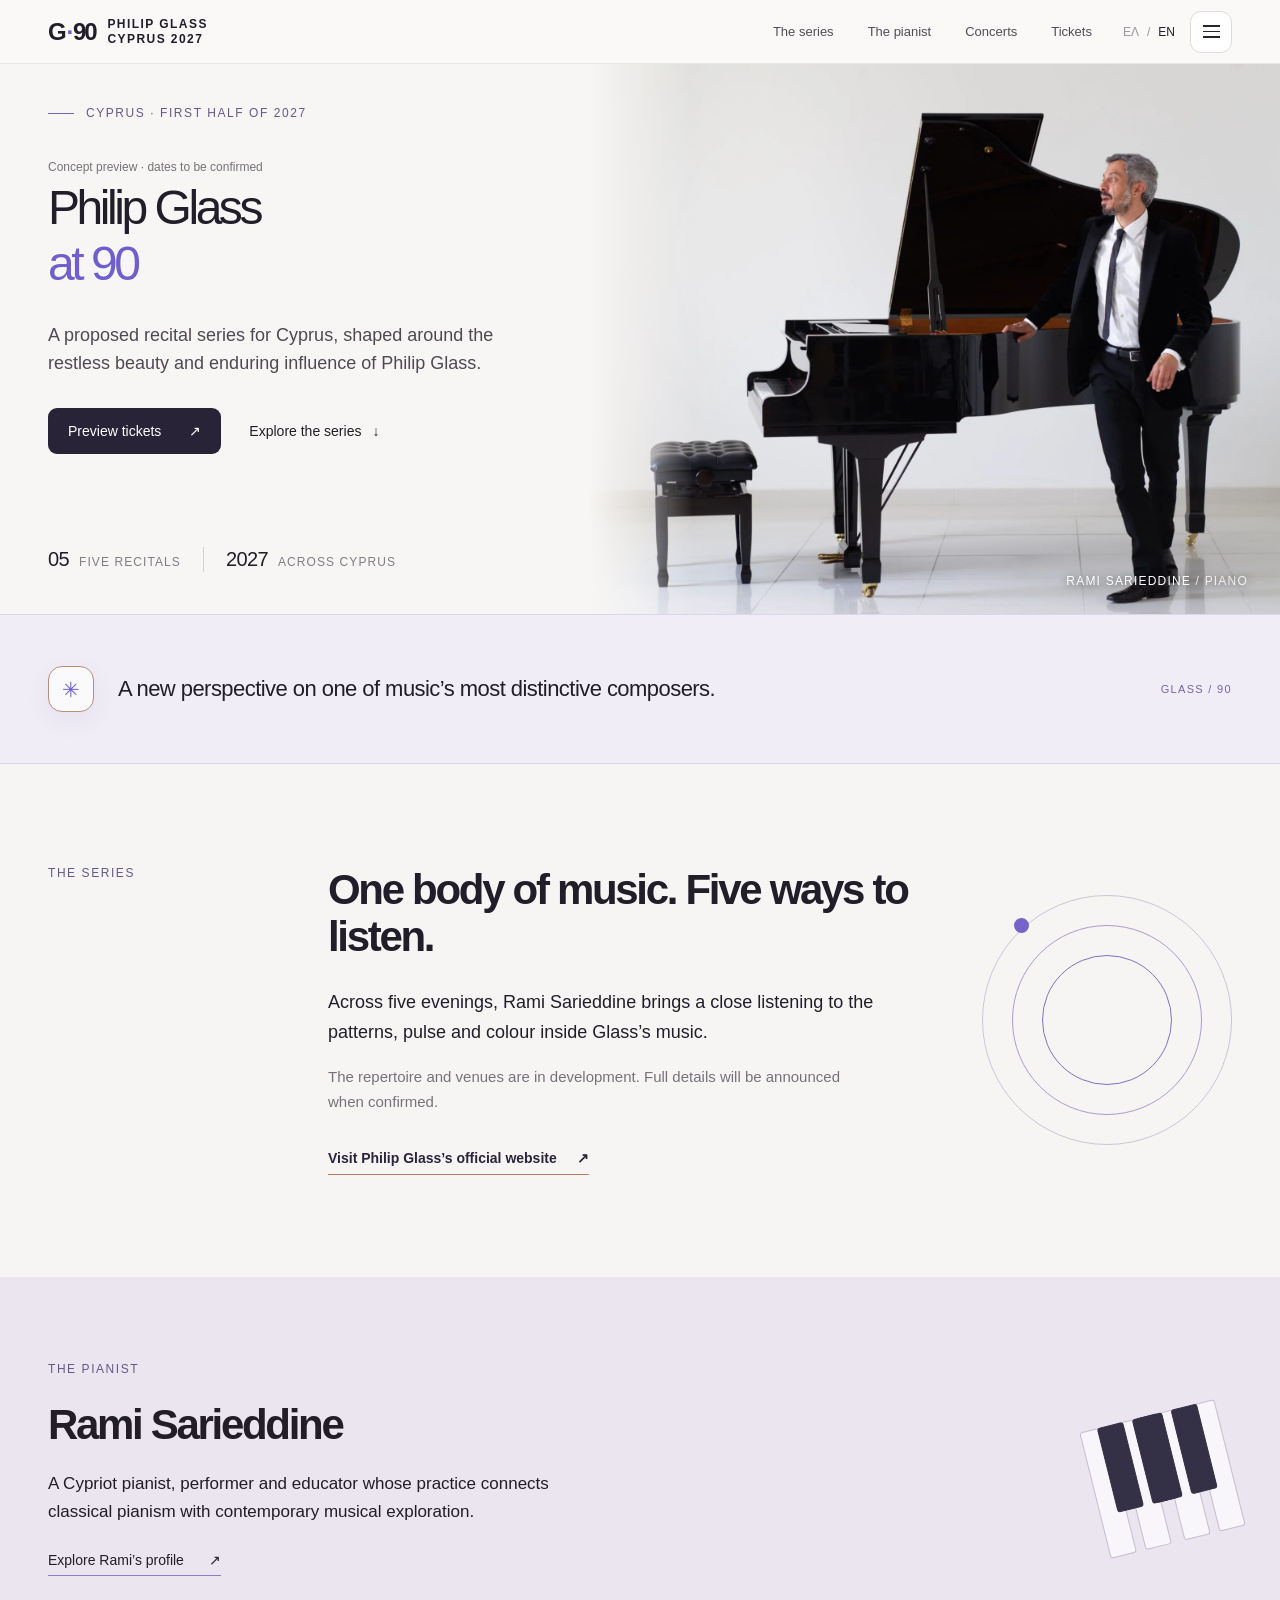
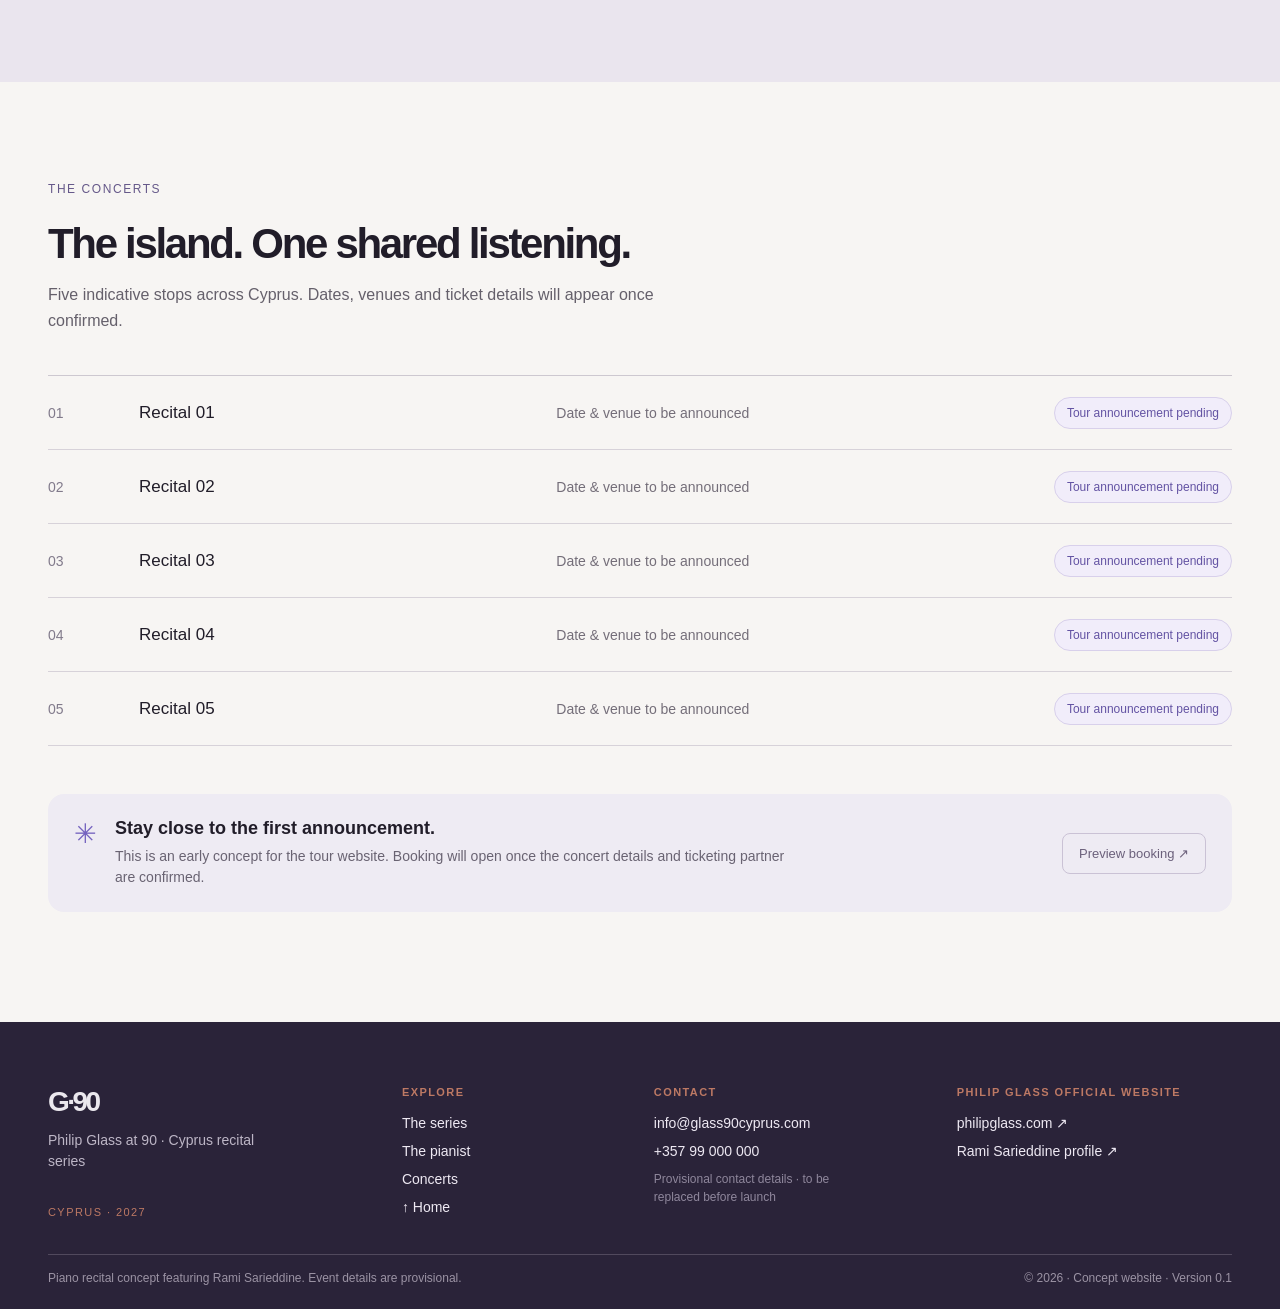
==== commit 173f384b: "Reduce repeated homepage copy" ====
--- a/index.html
+++ b/index.html
@@ -1 +1 @@
-<!doctype html><html lang="en"><head><meta charset="utf-8"><meta name="viewport" content="width=device-width,initial-scale=1"><title>Philip Glass at 90 | Cyprus Piano Recitals</title><meta name="description" content="Five piano recitals across Cyprus with Rami Sarieddine. Concept preview for 2027."><meta property="og:title" content="Philip Glass at 90 | Cyprus Piano Recitals"><meta property="og:description" content="Five piano recitals across Cyprus with Rami Sarieddine. Concept preview for 2027."><meta property="og:type" content="website"><meta property="og:image" content="https://rami-opal.vercel.app/og.png"><meta property="og:image:type" content="image/png"><meta property="og:image:width" content="1200"><meta property="og:image:height" content="630"><link rel="canonical" href="https://rami-opal.vercel.app/"><meta name="twitter:card" content="summary_large_image"><meta name="twitter:image" content="https://rami-opal.vercel.app/og.png"><link rel="icon" href="/favicon.svg"><link rel="stylesheet" href="/style.css"></head><body><link rel="preload" as="image" href="/rami-piano.webp"/><div class="site-shell"><header class="site-header" id="top"><div class="header-inner"><a class="brand" href="/" aria-label="Home"><span class="brand-mark" aria-hidden="true">G<span>·</span>90</span><span class="brand-sub">PHILIP GLASS<br/>CYPRUS 2027</span></a><nav class="desktop-nav" aria-label="Primary"><a href="#series">The series</a><a href="#artist">The pianist</a><a href="#concerts">Concerts</a><a href="/tickets.html">Tickets</a></nav><div class="header-actions"><div class="language" role="group" aria-label="Language"><button class="" aria-pressed="false">ΕΛ</button><span aria-hidden="true">/</span><button class="active" aria-pressed="true">EN</button></div><button class="menu-button " aria-label="Open menu" aria-expanded="false" aria-controls="site-menu"><span></span><span></span><span></span></button></div></div></header><main><section class="hero" aria-labelledby="hero-heading"><div class="hero-copy"><div class="eyebrow"><span class="eyebrow-line"></span>CYPRUS · FIRST HALF OF 2027</div><p class="preview-label">Concept preview · dates to be confirmed</p><h1 id="hero-heading"><span>Philip Glass</span><em>at 90</em></h1><p class="hero-lead">Five piano recitals across Cyprus. A celebration of the music of Philip Glass, performed by Rami Sarieddine.</p><div class="hero-actions"><a class="primary-link" href="/tickets.html">Preview tickets<span aria-hidden="true">↗</span></a><a class="text-link" href="#series">Explore the series<span aria-hidden="true">↓</span></a></div><div class="hero-foot"><div><strong>05</strong><span>FIVE RECITALS</span></div><i></i><div><strong>2027</strong><span>ACROSS CYPRUS</span></div></div></div><div class="hero-photo"><img src="/rami-piano.webp" alt="Rami Sarieddine beside a grand piano" width="1924" height="1280"/><div class="photo-credit">RAMI SARIEDDINE <span> / PIANO</span></div></div></section><section class="quote-band"><div class="content-width"><span class="asterisk" aria-hidden="true">✳</span><p>A new perspective on one of music’s most distinctive composers.</p><span class="band-mark">GLASS / 90</span></div></section><section class="section-block series-block" id="series"><div class="section-label">THE SERIES</div><div class="section-content"><h2>Music that changes how we listen.</h2><p class="large-copy">An intimate recital series marking Philip Glass’s 90th birthday. Across five evenings, pianist Rami Sarieddine brings this music to audiences around Cyprus.</p><p class="muted-copy">The programme and venues are being developed. Full details will be announced once confirmed.</p><a class="glass-link" href="https://philipglass.com/" target="_blank" rel="noopener noreferrer">Visit Philip Glass’s official website<span aria-hidden="true">↗</span></a></div><div class="orbital-art" aria-hidden="true"><span class="ring ring-one"></span><span class="ring ring-two"></span><span class="ring ring-three"></span><span class="ring-dot"></span></div></section><section class="artist-section" id="artist"><div class="artist-inner"><div class="artist-copy"><div class="section-label">THE PIANIST</div><h2>Rami Sarieddine</h2><p>A Cypriot pianist, performer and educator whose practice connects classical pianism with contemporary musical exploration.</p><a href="https://www.facebook.com/rami.sarieddine.9/" target="_blank" rel="noopener noreferrer">Explore Rami’s profile<span aria-hidden="true">↗</span></a></div><div class="artist-key-art" aria-hidden="true"><span></span><span></span><span></span><span></span><span></span><span></span><span></span><span></span></div></div></section><section class="concerts-section" id="concerts"><div class="concerts-head"><div class="section-label">THE CONCERTS</div><h2>Five evenings across Cyprus.</h2><p>The tour is in planning. Dates, venues and ticket details will appear here when they are confirmed.</p></div><div class="concert-list"><div class="concert-row"><span class="concert-index">01</span><strong>Recital 01</strong><span class="concert-meta">Date &amp; venue to be announced</span><span class="concert-status">Tour announcement pending</span></div><div class="concert-row"><span class="concert-index">02</span><strong>Recital 02</strong><span class="concert-meta">Date &amp; venue to be announced</span><span class="concert-status">Tour announcement pending</span></div><div class="concert-row"><span class="concert-index">03</span><strong>Recital 03</strong><span class="concert-meta">Date &amp; venue to be announced</span><span class="concert-status">Tour announcement pending</span></div><div class="concert-row"><span class="concert-index">04</span><strong>Recital 04</strong><span class="concert-meta">Date &amp; venue to be announced</span><span class="concert-status">Tour announcement pending</span></div><div class="concert-row"><span class="concert-index">05</span><strong>Recital 05</strong><span class="concert-meta">Date &amp; venue to be announced</span><span class="concert-status">Tour announcement pending</span></div></div><div class="ticket-note"><span class="note-symbol" aria-hidden="true">✳</span><div><h3>Be part of the first announcement.</h3><p>This is an early concept for the tour website. Booking will open after the concert details and ticketing partner are confirmed.</p></div><a class="ticket-chip" href="/tickets.html">Preview booking ↗</a></div></section></main><footer class="site-footer"><div class="footer-inner"><div class="footer-intro"><span class="footer-brand">G·90</span><p>Philip Glass at 90 · Cyprus recital series</p><span class="footer-kicker">CYPRUS · 2027</span></div><div class="footer-column"><span class="footer-heading">Explore</span><a href="#series">The series</a><a href="#artist">The pianist</a><a href="#concerts">Concerts</a><a href="#top">↑ Home</a></div><div class="footer-column"><span class="footer-heading">Contact</span><a href="mailto:info@glass90cyprus.com">info@glass90cyprus.com</a><a href="tel:+35799000000">+357 99 000 000</a><span class="footer-small">Provisional contact details · to be replaced before launch</span></div><div class="footer-column footer-links"><span class="footer-heading">Philip Glass official website</span><a href="https://philipglass.com/" target="_blank" rel="noopener noreferrer">philipglass.com ↗</a><a href="https://www.facebook.com/rami.sarieddine.9/" target="_blank" rel="noopener noreferrer">Rami Sarieddine profile ↗</a></div></div><div class="footer-bottom"><span>Piano recital concept featuring Rami Sarieddine. Event details are provisional.</span><span>© 2026 · Concept website · Version 0.1</span></div></footer></div><script src="/demo.js" defer></script></body></html>+<!doctype html><html lang="en"><head><meta charset="utf-8"><meta name="viewport" content="width=device-width,initial-scale=1"><title>Philip Glass at 90 | Cyprus Piano Recitals</title><meta name="description" content="Five piano recitals across Cyprus with Rami Sarieddine. Concept preview for 2027."><meta property="og:title" content="Philip Glass at 90 | Cyprus Piano Recitals"><meta property="og:description" content="Five piano recitals across Cyprus with Rami Sarieddine. Concept preview for 2027."><meta property="og:type" content="website"><meta property="og:image" content="https://rami-opal.vercel.app/og.png"><meta property="og:image:type" content="image/png"><meta property="og:image:width" content="1200"><meta property="og:image:height" content="630"><link rel="canonical" href="https://rami-opal.vercel.app/"><meta name="twitter:card" content="summary_large_image"><meta name="twitter:image" content="https://rami-opal.vercel.app/og.png"><link rel="icon" href="/favicon.svg"><link rel="stylesheet" href="/style.css"></head><body><link rel="preload" as="image" href="/rami-piano.webp"/><div class="site-shell"><header class="site-header" id="top"><div class="header-inner"><a class="brand" href="/" aria-label="Home"><span class="brand-mark" aria-hidden="true">G<span>·</span>90</span><span class="brand-sub">PHILIP GLASS<br/>CYPRUS 2027</span></a><nav class="desktop-nav" aria-label="Primary"><a href="#series">The series</a><a href="#artist">The pianist</a><a href="#concerts">Concerts</a><a href="/tickets.html">Tickets</a></nav><div class="header-actions"><div class="language" role="group" aria-label="Language"><button class="" aria-pressed="false">ΕΛ</button><span aria-hidden="true">/</span><button class="active" aria-pressed="true">EN</button></div><button class="menu-button " aria-label="Open menu" aria-expanded="false" aria-controls="site-menu"><span></span><span></span><span></span></button></div></div></header><main><section class="hero" aria-labelledby="hero-heading"><div class="hero-copy"><div class="eyebrow"><span class="eyebrow-line"></span>CYPRUS · FIRST HALF OF 2027</div><p class="preview-label">Concept preview · dates to be confirmed</p><h1 id="hero-heading"><span>Philip Glass</span><em>at 90</em></h1><p class="hero-lead">A proposed recital series for Cyprus, shaped around the restless beauty and enduring influence of Philip Glass.</p><div class="hero-actions"><a class="primary-link" href="/tickets.html">Preview tickets<span aria-hidden="true">↗</span></a><a class="text-link" href="#series">Explore the series<span aria-hidden="true">↓</span></a></div><div class="hero-foot"><div><strong>05</strong><span>FIVE RECITALS</span></div><i></i><div><strong>2027</strong><span>ACROSS CYPRUS</span></div></div></div><div class="hero-photo"><img src="/rami-piano.webp" alt="Rami Sarieddine beside a grand piano" width="1924" height="1280"/><div class="photo-credit">RAMI SARIEDDINE <span> / PIANO</span></div></div></section><section class="quote-band"><div class="content-width"><span class="asterisk" aria-hidden="true">✳</span><p>A new perspective on one of music’s most distinctive composers.</p><span class="band-mark">GLASS / 90</span></div></section><section class="section-block series-block" id="series"><div class="section-label">THE SERIES</div><div class="section-content"><h2>One body of music. Five ways to listen.</h2><p class="large-copy">Across five evenings, Rami Sarieddine brings a close listening to the patterns, pulse and colour inside Glass’s music.</p><p class="muted-copy">The repertoire and venues are in development. Full details will be announced when confirmed.</p><a class="glass-link" href="https://philipglass.com/" target="_blank" rel="noopener noreferrer">Visit Philip Glass’s official website<span aria-hidden="true">↗</span></a></div><div class="orbital-art" aria-hidden="true"><span class="ring ring-one"></span><span class="ring ring-two"></span><span class="ring ring-three"></span><span class="ring-dot"></span></div></section><section class="artist-section" id="artist"><div class="artist-inner"><div class="artist-copy"><div class="section-label">THE PIANIST</div><h2>Rami Sarieddine</h2><p>A Cypriot pianist, performer and educator whose practice connects classical pianism with contemporary musical exploration.</p><a href="https://www.facebook.com/rami.sarieddine.9/" target="_blank" rel="noopener noreferrer">Explore Rami’s profile<span aria-hidden="true">↗</span></a></div><div class="artist-key-art" aria-hidden="true"><span></span><span></span><span></span><span></span><span></span><span></span><span></span><span></span></div></div></section><section class="concerts-section" id="concerts"><div class="concerts-head"><div class="section-label">THE CONCERTS</div><h2>The island. One shared listening.</h2><p>Five indicative stops across Cyprus. Dates, venues and ticket details will appear once confirmed.</p></div><div class="concert-list"><div class="concert-row"><span class="concert-index">01</span><strong>Recital 01</strong><span class="concert-meta">Date &amp; venue to be announced</span><span class="concert-status">Tour announcement pending</span></div><div class="concert-row"><span class="concert-index">02</span><strong>Recital 02</strong><span class="concert-meta">Date &amp; venue to be announced</span><span class="concert-status">Tour announcement pending</span></div><div class="concert-row"><span class="concert-index">03</span><strong>Recital 03</strong><span class="concert-meta">Date &amp; venue to be announced</span><span class="concert-status">Tour announcement pending</span></div><div class="concert-row"><span class="concert-index">04</span><strong>Recital 04</strong><span class="concert-meta">Date &amp; venue to be announced</span><span class="concert-status">Tour announcement pending</span></div><div class="concert-row"><span class="concert-index">05</span><strong>Recital 05</strong><span class="concert-meta">Date &amp; venue to be announced</span><span class="concert-status">Tour announcement pending</span></div></div><div class="ticket-note"><span class="note-symbol" aria-hidden="true">✳</span><div><h3>Stay close to the first announcement.</h3><p>This is an early concept for the tour website. Booking will open once the concert details and ticketing partner are confirmed.</p></div><a class="ticket-chip" href="/tickets.html">Preview booking ↗</a></div></section></main><footer class="site-footer"><div class="footer-inner"><div class="footer-intro"><span class="footer-brand">G·90</span><p>Philip Glass at 90 · Cyprus recital series</p><span class="footer-kicker">CYPRUS · 2027</span></div><div class="footer-column"><span class="footer-heading">Explore</span><a href="#series">The series</a><a href="#artist">The pianist</a><a href="#concerts">Concerts</a><a href="#top">↑ Home</a></div><div class="footer-column"><span class="footer-heading">Contact</span><a href="mailto:info@glass90cyprus.com">info@glass90cyprus.com</a><a href="tel:+35799000000">+357 99 000 000</a><span class="footer-small">Provisional contact details · to be replaced before launch</span></div><div class="footer-column footer-links"><span class="footer-heading">Philip Glass official website</span><a href="https://philipglass.com/" target="_blank" rel="noopener noreferrer">philipglass.com ↗</a><a href="https://www.facebook.com/rami.sarieddine.9/" target="_blank" rel="noopener noreferrer">Rami Sarieddine profile ↗</a></div></div><div class="footer-bottom"><span>Piano recital concept featuring Rami Sarieddine. Event details are provisional.</span><span>© 2026 · Concept website · Version 0.1</span></div></footer></div><script src="/demo.js" defer></script></body></html>
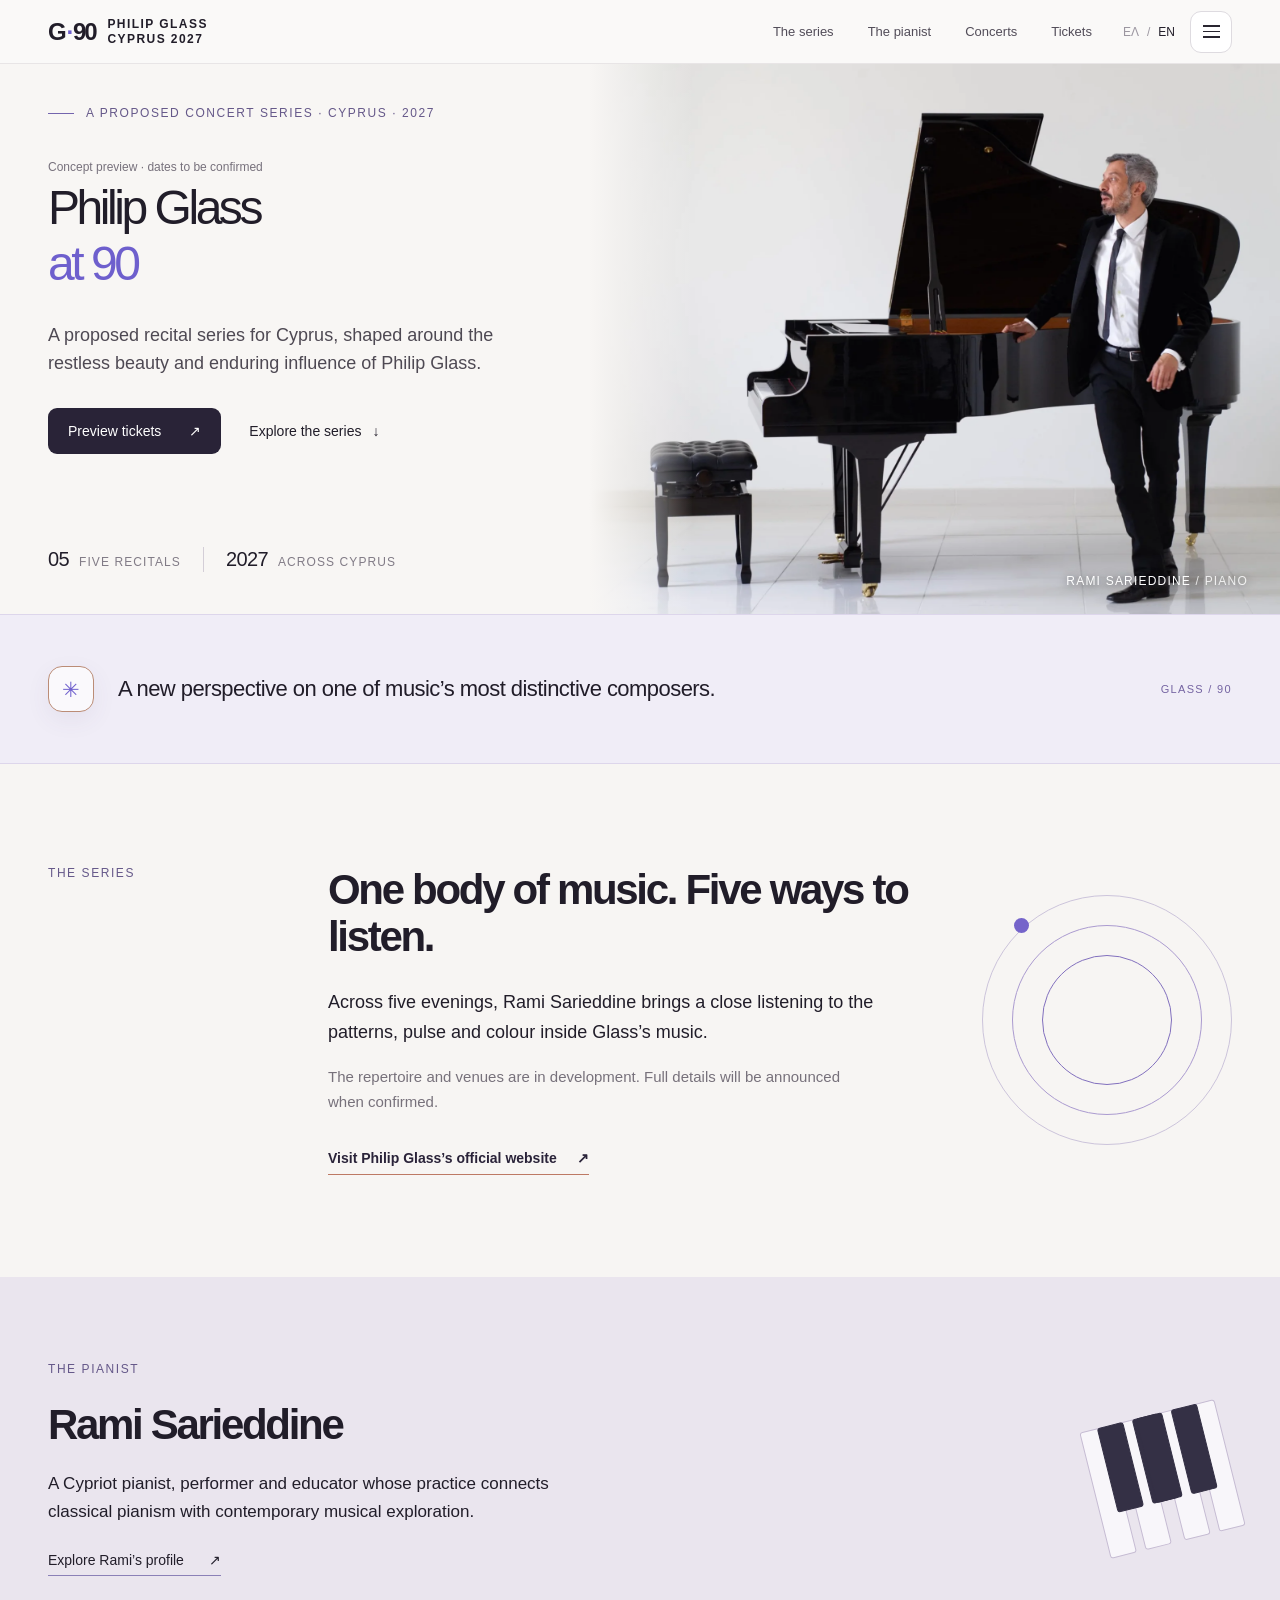
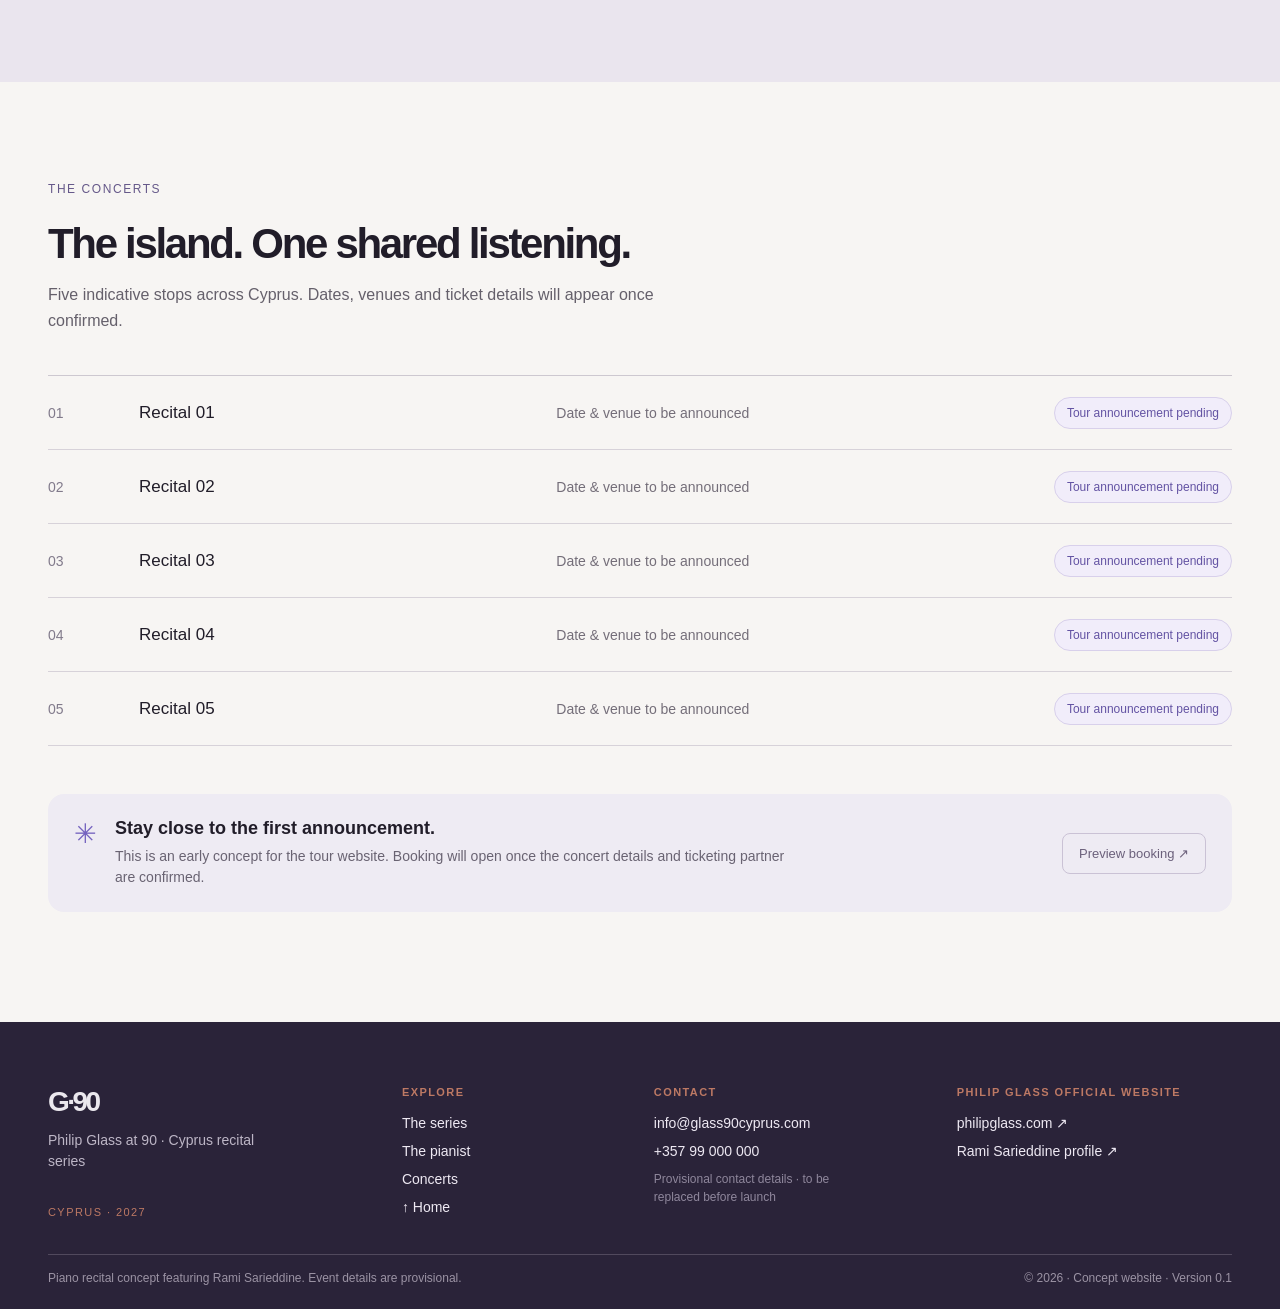
==== commit e09700d8: "Refine event descriptor copy" ====
--- a/index.html
+++ b/index.html
@@ -1 +1 @@
-<!doctype html><html lang="en"><head><meta charset="utf-8"><meta name="viewport" content="width=device-width,initial-scale=1"><title>Philip Glass at 90 | Cyprus Piano Recitals</title><meta name="description" content="Five piano recitals across Cyprus with Rami Sarieddine. Concept preview for 2027."><meta property="og:title" content="Philip Glass at 90 | Cyprus Piano Recitals"><meta property="og:description" content="Five piano recitals across Cyprus with Rami Sarieddine. Concept preview for 2027."><meta property="og:type" content="website"><meta property="og:image" content="https://rami-opal.vercel.app/og.png"><meta property="og:image:type" content="image/png"><meta property="og:image:width" content="1200"><meta property="og:image:height" content="630"><link rel="canonical" href="https://rami-opal.vercel.app/"><meta name="twitter:card" content="summary_large_image"><meta name="twitter:image" content="https://rami-opal.vercel.app/og.png"><link rel="icon" href="/favicon.svg"><link rel="stylesheet" href="/style.css"></head><body><link rel="preload" as="image" href="/rami-piano.webp"/><div class="site-shell"><header class="site-header" id="top"><div class="header-inner"><a class="brand" href="/" aria-label="Home"><span class="brand-mark" aria-hidden="true">G<span>·</span>90</span><span class="brand-sub">PHILIP GLASS<br/>CYPRUS 2027</span></a><nav class="desktop-nav" aria-label="Primary"><a href="#series">The series</a><a href="#artist">The pianist</a><a href="#concerts">Concerts</a><a href="/tickets.html">Tickets</a></nav><div class="header-actions"><div class="language" role="group" aria-label="Language"><button class="" aria-pressed="false">ΕΛ</button><span aria-hidden="true">/</span><button class="active" aria-pressed="true">EN</button></div><button class="menu-button " aria-label="Open menu" aria-expanded="false" aria-controls="site-menu"><span></span><span></span><span></span></button></div></div></header><main><section class="hero" aria-labelledby="hero-heading"><div class="hero-copy"><div class="eyebrow"><span class="eyebrow-line"></span>CYPRUS · FIRST HALF OF 2027</div><p class="preview-label">Concept preview · dates to be confirmed</p><h1 id="hero-heading"><span>Philip Glass</span><em>at 90</em></h1><p class="hero-lead">A proposed recital series for Cyprus, shaped around the restless beauty and enduring influence of Philip Glass.</p><div class="hero-actions"><a class="primary-link" href="/tickets.html">Preview tickets<span aria-hidden="true">↗</span></a><a class="text-link" href="#series">Explore the series<span aria-hidden="true">↓</span></a></div><div class="hero-foot"><div><strong>05</strong><span>FIVE RECITALS</span></div><i></i><div><strong>2027</strong><span>ACROSS CYPRUS</span></div></div></div><div class="hero-photo"><img src="/rami-piano.webp" alt="Rami Sarieddine beside a grand piano" width="1924" height="1280"/><div class="photo-credit">RAMI SARIEDDINE <span> / PIANO</span></div></div></section><section class="quote-band"><div class="content-width"><span class="asterisk" aria-hidden="true">✳</span><p>A new perspective on one of music’s most distinctive composers.</p><span class="band-mark">GLASS / 90</span></div></section><section class="section-block series-block" id="series"><div class="section-label">THE SERIES</div><div class="section-content"><h2>One body of music. Five ways to listen.</h2><p class="large-copy">Across five evenings, Rami Sarieddine brings a close listening to the patterns, pulse and colour inside Glass’s music.</p><p class="muted-copy">The repertoire and venues are in development. Full details will be announced when confirmed.</p><a class="glass-link" href="https://philipglass.com/" target="_blank" rel="noopener noreferrer">Visit Philip Glass’s official website<span aria-hidden="true">↗</span></a></div><div class="orbital-art" aria-hidden="true"><span class="ring ring-one"></span><span class="ring ring-two"></span><span class="ring ring-three"></span><span class="ring-dot"></span></div></section><section class="artist-section" id="artist"><div class="artist-inner"><div class="artist-copy"><div class="section-label">THE PIANIST</div><h2>Rami Sarieddine</h2><p>A Cypriot pianist, performer and educator whose practice connects classical pianism with contemporary musical exploration.</p><a href="https://www.facebook.com/rami.sarieddine.9/" target="_blank" rel="noopener noreferrer">Explore Rami’s profile<span aria-hidden="true">↗</span></a></div><div class="artist-key-art" aria-hidden="true"><span></span><span></span><span></span><span></span><span></span><span></span><span></span><span></span></div></div></section><section class="concerts-section" id="concerts"><div class="concerts-head"><div class="section-label">THE CONCERTS</div><h2>The island. One shared listening.</h2><p>Five indicative stops across Cyprus. Dates, venues and ticket details will appear once confirmed.</p></div><div class="concert-list"><div class="concert-row"><span class="concert-index">01</span><strong>Recital 01</strong><span class="concert-meta">Date &amp; venue to be announced</span><span class="concert-status">Tour announcement pending</span></div><div class="concert-row"><span class="concert-index">02</span><strong>Recital 02</strong><span class="concert-meta">Date &amp; venue to be announced</span><span class="concert-status">Tour announcement pending</span></div><div class="concert-row"><span class="concert-index">03</span><strong>Recital 03</strong><span class="concert-meta">Date &amp; venue to be announced</span><span class="concert-status">Tour announcement pending</span></div><div class="concert-row"><span class="concert-index">04</span><strong>Recital 04</strong><span class="concert-meta">Date &amp; venue to be announced</span><span class="concert-status">Tour announcement pending</span></div><div class="concert-row"><span class="concert-index">05</span><strong>Recital 05</strong><span class="concert-meta">Date &amp; venue to be announced</span><span class="concert-status">Tour announcement pending</span></div></div><div class="ticket-note"><span class="note-symbol" aria-hidden="true">✳</span><div><h3>Stay close to the first announcement.</h3><p>This is an early concept for the tour website. Booking will open once the concert details and ticketing partner are confirmed.</p></div><a class="ticket-chip" href="/tickets.html">Preview booking ↗</a></div></section></main><footer class="site-footer"><div class="footer-inner"><div class="footer-intro"><span class="footer-brand">G·90</span><p>Philip Glass at 90 · Cyprus recital series</p><span class="footer-kicker">CYPRUS · 2027</span></div><div class="footer-column"><span class="footer-heading">Explore</span><a href="#series">The series</a><a href="#artist">The pianist</a><a href="#concerts">Concerts</a><a href="#top">↑ Home</a></div><div class="footer-column"><span class="footer-heading">Contact</span><a href="mailto:info@glass90cyprus.com">info@glass90cyprus.com</a><a href="tel:+35799000000">+357 99 000 000</a><span class="footer-small">Provisional contact details · to be replaced before launch</span></div><div class="footer-column footer-links"><span class="footer-heading">Philip Glass official website</span><a href="https://philipglass.com/" target="_blank" rel="noopener noreferrer">philipglass.com ↗</a><a href="https://www.facebook.com/rami.sarieddine.9/" target="_blank" rel="noopener noreferrer">Rami Sarieddine profile ↗</a></div></div><div class="footer-bottom"><span>Piano recital concept featuring Rami Sarieddine. Event details are provisional.</span><span>© 2026 · Concept website · Version 0.1</span></div></footer></div><script src="/demo.js" defer></script></body></html>+<!doctype html><html lang="en"><head><meta charset="utf-8"><meta name="viewport" content="width=device-width,initial-scale=1"><title>Philip Glass at 90 | Cyprus Piano Recitals</title><meta name="description" content="Five piano recitals across Cyprus with Rami Sarieddine. Concept preview for 2027."><meta property="og:title" content="Philip Glass at 90 | Cyprus Piano Recitals"><meta property="og:description" content="Five piano recitals across Cyprus with Rami Sarieddine. Concept preview for 2027."><meta property="og:type" content="website"><meta property="og:image" content="https://rami-opal.vercel.app/og.png"><meta property="og:image:type" content="image/png"><meta property="og:image:width" content="1200"><meta property="og:image:height" content="630"><link rel="canonical" href="https://rami-opal.vercel.app/"><meta name="twitter:card" content="summary_large_image"><meta name="twitter:image" content="https://rami-opal.vercel.app/og.png"><link rel="icon" href="/favicon.svg"><link rel="stylesheet" href="/style.css"></head><body><link rel="preload" as="image" href="/rami-piano.webp"/><div class="site-shell"><header class="site-header" id="top"><div class="header-inner"><a class="brand" href="/" aria-label="Home"><span class="brand-mark" aria-hidden="true">G<span>·</span>90</span><span class="brand-sub">PHILIP GLASS<br/>CYPRUS 2027</span></a><nav class="desktop-nav" aria-label="Primary"><a href="#series">The series</a><a href="#artist">The pianist</a><a href="#concerts">Concerts</a><a href="/tickets.html">Tickets</a></nav><div class="header-actions"><div class="language" role="group" aria-label="Language"><button class="" aria-pressed="false">ΕΛ</button><span aria-hidden="true">/</span><button class="active" aria-pressed="true">EN</button></div><button class="menu-button " aria-label="Open menu" aria-expanded="false" aria-controls="site-menu"><span></span><span></span><span></span></button></div></div></header><main><section class="hero" aria-labelledby="hero-heading"><div class="hero-copy"><div class="eyebrow"><span class="eyebrow-line"></span>A PROPOSED CONCERT SERIES · CYPRUS · 2027</div><p class="preview-label">Concept preview · dates to be confirmed</p><h1 id="hero-heading"><span>Philip Glass</span><em>at 90</em></h1><p class="hero-lead">A proposed recital series for Cyprus, shaped around the restless beauty and enduring influence of Philip Glass.</p><div class="hero-actions"><a class="primary-link" href="/tickets.html">Preview tickets<span aria-hidden="true">↗</span></a><a class="text-link" href="#series">Explore the series<span aria-hidden="true">↓</span></a></div><div class="hero-foot"><div><strong>05</strong><span>FIVE RECITALS</span></div><i></i><div><strong>2027</strong><span>ACROSS CYPRUS</span></div></div></div><div class="hero-photo"><img src="/rami-piano.webp" alt="Rami Sarieddine beside a grand piano" width="1924" height="1280"/><div class="photo-credit">RAMI SARIEDDINE <span> / PIANO</span></div></div></section><section class="quote-band"><div class="content-width"><span class="asterisk" aria-hidden="true">✳</span><p>A new perspective on one of music’s most distinctive composers.</p><span class="band-mark">GLASS / 90</span></div></section><section class="section-block series-block" id="series"><div class="section-label">THE SERIES</div><div class="section-content"><h2>One body of music. Five ways to listen.</h2><p class="large-copy">Across five evenings, Rami Sarieddine brings a close listening to the patterns, pulse and colour inside Glass’s music.</p><p class="muted-copy">The repertoire and venues are in development. Full details will be announced when confirmed.</p><a class="glass-link" href="https://philipglass.com/" target="_blank" rel="noopener noreferrer">Visit Philip Glass’s official website<span aria-hidden="true">↗</span></a></div><div class="orbital-art" aria-hidden="true"><span class="ring ring-one"></span><span class="ring ring-two"></span><span class="ring ring-three"></span><span class="ring-dot"></span></div></section><section class="artist-section" id="artist"><div class="artist-inner"><div class="artist-copy"><div class="section-label">THE PIANIST</div><h2>Rami Sarieddine</h2><p>A Cypriot pianist, performer and educator whose practice connects classical pianism with contemporary musical exploration.</p><a href="https://www.facebook.com/rami.sarieddine.9/" target="_blank" rel="noopener noreferrer">Explore Rami’s profile<span aria-hidden="true">↗</span></a></div><div class="artist-key-art" aria-hidden="true"><span></span><span></span><span></span><span></span><span></span><span></span><span></span><span></span></div></div></section><section class="concerts-section" id="concerts"><div class="concerts-head"><div class="section-label">THE CONCERTS</div><h2>The island. One shared listening.</h2><p>Five indicative stops across Cyprus. Dates, venues and ticket details will appear once confirmed.</p></div><div class="concert-list"><div class="concert-row"><span class="concert-index">01</span><strong>Recital 01</strong><span class="concert-meta">Date &amp; venue to be announced</span><span class="concert-status">Tour announcement pending</span></div><div class="concert-row"><span class="concert-index">02</span><strong>Recital 02</strong><span class="concert-meta">Date &amp; venue to be announced</span><span class="concert-status">Tour announcement pending</span></div><div class="concert-row"><span class="concert-index">03</span><strong>Recital 03</strong><span class="concert-meta">Date &amp; venue to be announced</span><span class="concert-status">Tour announcement pending</span></div><div class="concert-row"><span class="concert-index">04</span><strong>Recital 04</strong><span class="concert-meta">Date &amp; venue to be announced</span><span class="concert-status">Tour announcement pending</span></div><div class="concert-row"><span class="concert-index">05</span><strong>Recital 05</strong><span class="concert-meta">Date &amp; venue to be announced</span><span class="concert-status">Tour announcement pending</span></div></div><div class="ticket-note"><span class="note-symbol" aria-hidden="true">✳</span><div><h3>Stay close to the first announcement.</h3><p>This is an early concept for the tour website. Booking will open once the concert details and ticketing partner are confirmed.</p></div><a class="ticket-chip" href="/tickets.html">Preview booking ↗</a></div></section></main><footer class="site-footer"><div class="footer-inner"><div class="footer-intro"><span class="footer-brand">G·90</span><p>Philip Glass at 90 · Cyprus recital series</p><span class="footer-kicker">CYPRUS · 2027</span></div><div class="footer-column"><span class="footer-heading">Explore</span><a href="#series">The series</a><a href="#artist">The pianist</a><a href="#concerts">Concerts</a><a href="#top">↑ Home</a></div><div class="footer-column"><span class="footer-heading">Contact</span><a href="mailto:info@glass90cyprus.com">info@glass90cyprus.com</a><a href="tel:+35799000000">+357 99 000 000</a><span class="footer-small">Provisional contact details · to be replaced before launch</span></div><div class="footer-column footer-links"><span class="footer-heading">Philip Glass official website</span><a href="https://philipglass.com/" target="_blank" rel="noopener noreferrer">philipglass.com ↗</a><a href="https://www.facebook.com/rami.sarieddine.9/" target="_blank" rel="noopener noreferrer">Rami Sarieddine profile ↗</a></div></div><div class="footer-bottom"><span>Piano recital concept featuring Rami Sarieddine. Event details are provisional.</span><span>© 2026 · Concept website · Version 0.1</span></div></footer></div><script src="/demo.js" defer></script></body></html>
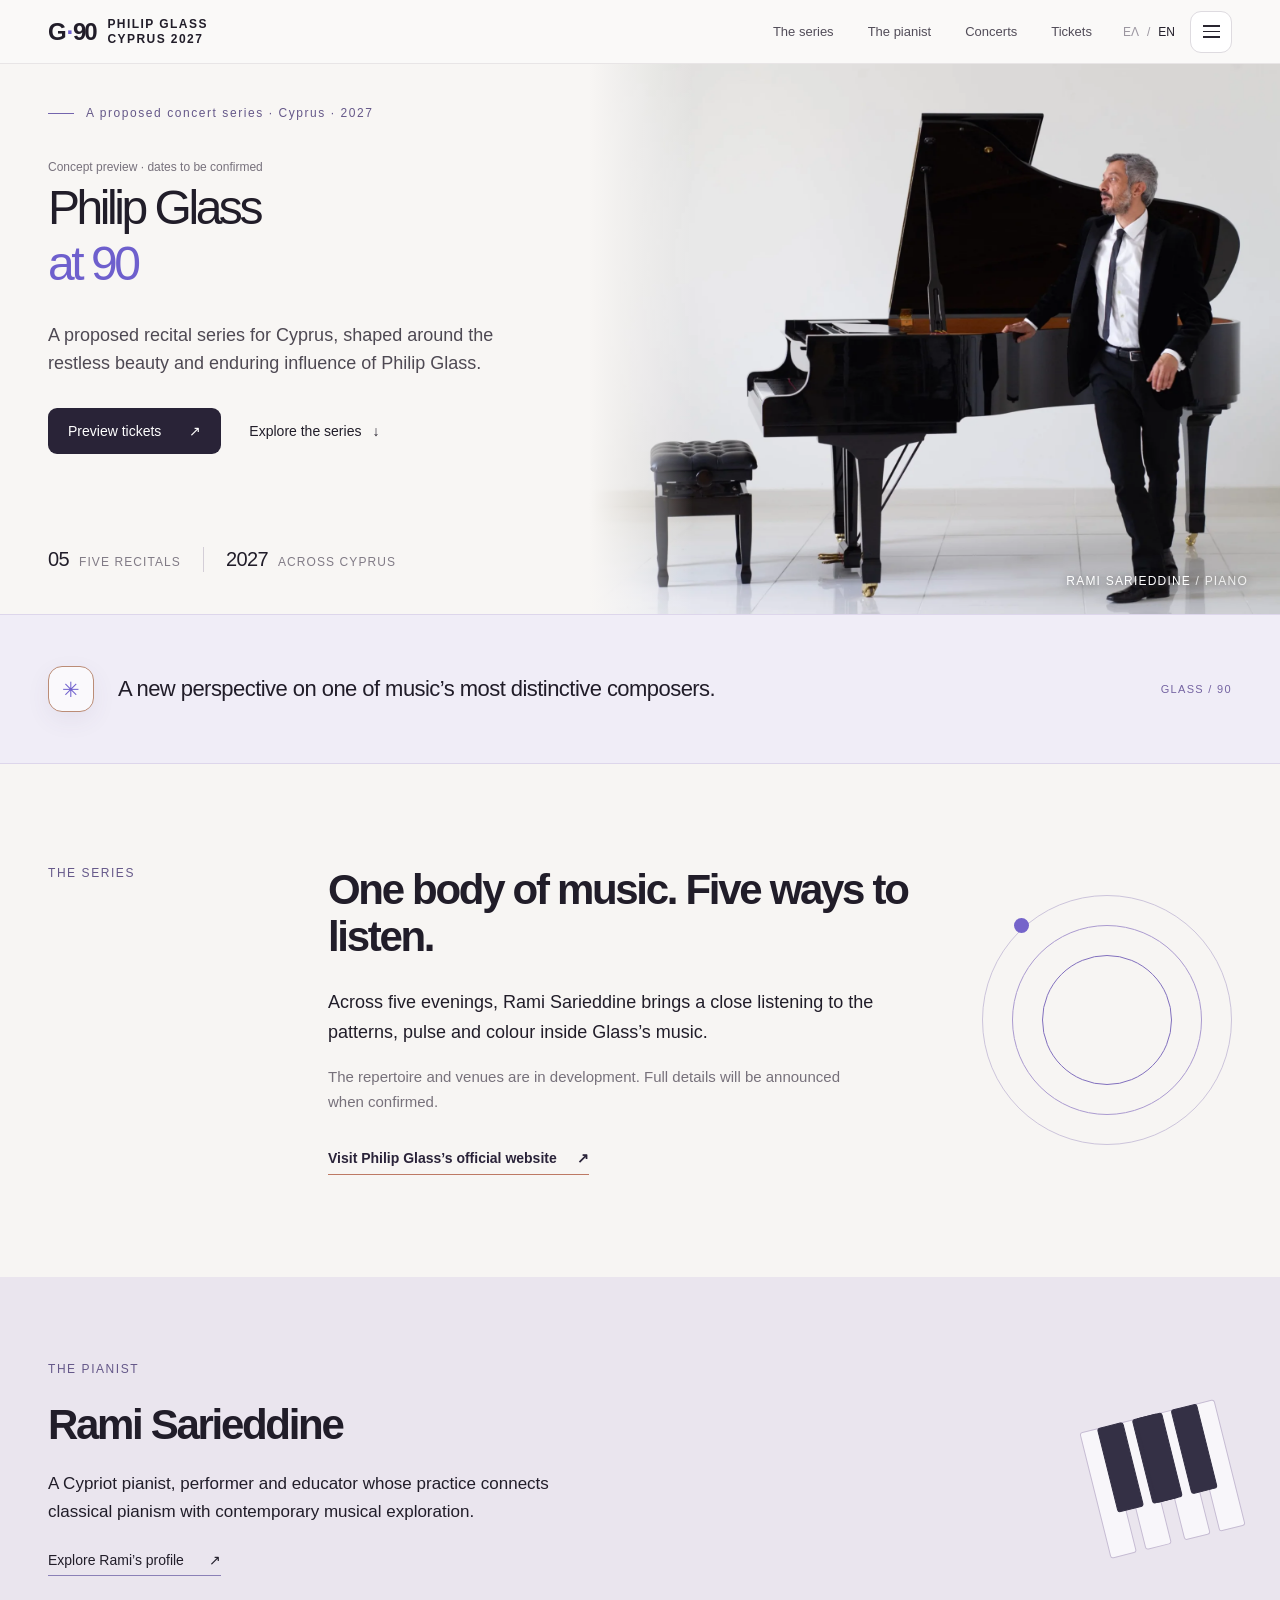
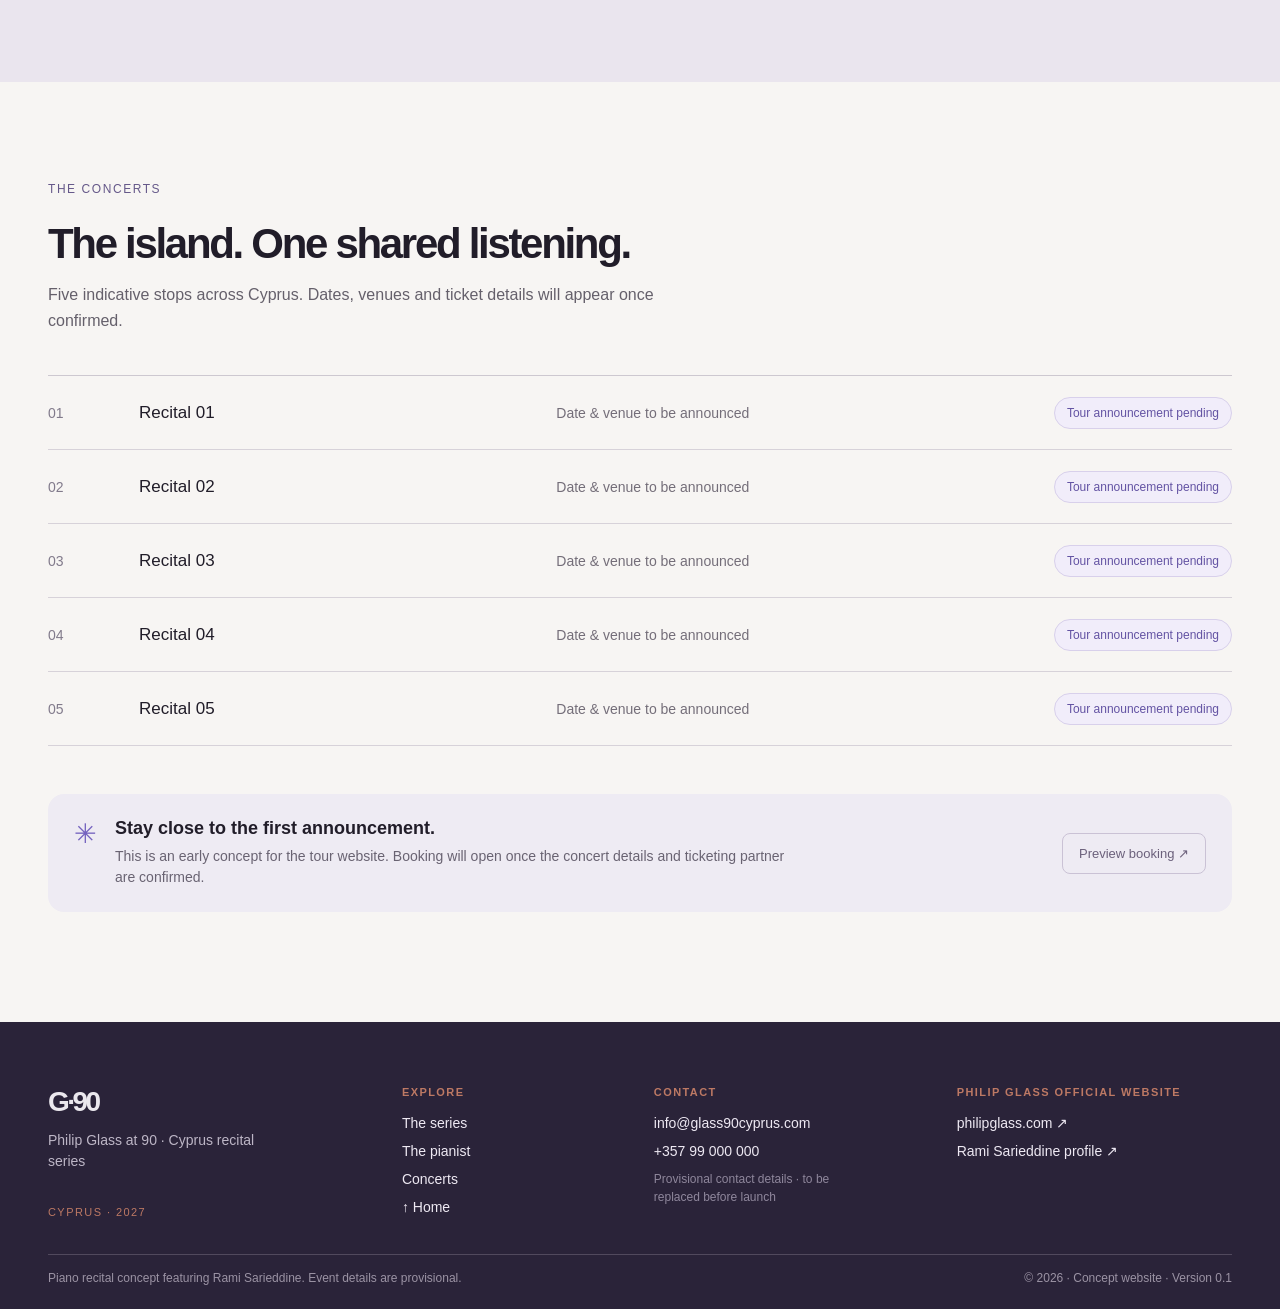
==== commit e429451a: "Refine event descriptor capitalization" ====
--- a/index.html
+++ b/index.html
@@ -1 +1 @@
-<!doctype html><html lang="en"><head><meta charset="utf-8"><meta name="viewport" content="width=device-width,initial-scale=1"><title>Philip Glass at 90 | Cyprus Piano Recitals</title><meta name="description" content="Five piano recitals across Cyprus with Rami Sarieddine. Concept preview for 2027."><meta property="og:title" content="Philip Glass at 90 | Cyprus Piano Recitals"><meta property="og:description" content="Five piano recitals across Cyprus with Rami Sarieddine. Concept preview for 2027."><meta property="og:type" content="website"><meta property="og:image" content="https://rami-opal.vercel.app/og.png"><meta property="og:image:type" content="image/png"><meta property="og:image:width" content="1200"><meta property="og:image:height" content="630"><link rel="canonical" href="https://rami-opal.vercel.app/"><meta name="twitter:card" content="summary_large_image"><meta name="twitter:image" content="https://rami-opal.vercel.app/og.png"><link rel="icon" href="/favicon.svg"><link rel="stylesheet" href="/style.css"></head><body><link rel="preload" as="image" href="/rami-piano.webp"/><div class="site-shell"><header class="site-header" id="top"><div class="header-inner"><a class="brand" href="/" aria-label="Home"><span class="brand-mark" aria-hidden="true">G<span>·</span>90</span><span class="brand-sub">PHILIP GLASS<br/>CYPRUS 2027</span></a><nav class="desktop-nav" aria-label="Primary"><a href="#series">The series</a><a href="#artist">The pianist</a><a href="#concerts">Concerts</a><a href="/tickets.html">Tickets</a></nav><div class="header-actions"><div class="language" role="group" aria-label="Language"><button class="" aria-pressed="false">ΕΛ</button><span aria-hidden="true">/</span><button class="active" aria-pressed="true">EN</button></div><button class="menu-button " aria-label="Open menu" aria-expanded="false" aria-controls="site-menu"><span></span><span></span><span></span></button></div></div></header><main><section class="hero" aria-labelledby="hero-heading"><div class="hero-copy"><div class="eyebrow"><span class="eyebrow-line"></span>A PROPOSED CONCERT SERIES · CYPRUS · 2027</div><p class="preview-label">Concept preview · dates to be confirmed</p><h1 id="hero-heading"><span>Philip Glass</span><em>at 90</em></h1><p class="hero-lead">A proposed recital series for Cyprus, shaped around the restless beauty and enduring influence of Philip Glass.</p><div class="hero-actions"><a class="primary-link" href="/tickets.html">Preview tickets<span aria-hidden="true">↗</span></a><a class="text-link" href="#series">Explore the series<span aria-hidden="true">↓</span></a></div><div class="hero-foot"><div><strong>05</strong><span>FIVE RECITALS</span></div><i></i><div><strong>2027</strong><span>ACROSS CYPRUS</span></div></div></div><div class="hero-photo"><img src="/rami-piano.webp" alt="Rami Sarieddine beside a grand piano" width="1924" height="1280"/><div class="photo-credit">RAMI SARIEDDINE <span> / PIANO</span></div></div></section><section class="quote-band"><div class="content-width"><span class="asterisk" aria-hidden="true">✳</span><p>A new perspective on one of music’s most distinctive composers.</p><span class="band-mark">GLASS / 90</span></div></section><section class="section-block series-block" id="series"><div class="section-label">THE SERIES</div><div class="section-content"><h2>One body of music. Five ways to listen.</h2><p class="large-copy">Across five evenings, Rami Sarieddine brings a close listening to the patterns, pulse and colour inside Glass’s music.</p><p class="muted-copy">The repertoire and venues are in development. Full details will be announced when confirmed.</p><a class="glass-link" href="https://philipglass.com/" target="_blank" rel="noopener noreferrer">Visit Philip Glass’s official website<span aria-hidden="true">↗</span></a></div><div class="orbital-art" aria-hidden="true"><span class="ring ring-one"></span><span class="ring ring-two"></span><span class="ring ring-three"></span><span class="ring-dot"></span></div></section><section class="artist-section" id="artist"><div class="artist-inner"><div class="artist-copy"><div class="section-label">THE PIANIST</div><h2>Rami Sarieddine</h2><p>A Cypriot pianist, performer and educator whose practice connects classical pianism with contemporary musical exploration.</p><a href="https://www.facebook.com/rami.sarieddine.9/" target="_blank" rel="noopener noreferrer">Explore Rami’s profile<span aria-hidden="true">↗</span></a></div><div class="artist-key-art" aria-hidden="true"><span></span><span></span><span></span><span></span><span></span><span></span><span></span><span></span></div></div></section><section class="concerts-section" id="concerts"><div class="concerts-head"><div class="section-label">THE CONCERTS</div><h2>The island. One shared listening.</h2><p>Five indicative stops across Cyprus. Dates, venues and ticket details will appear once confirmed.</p></div><div class="concert-list"><div class="concert-row"><span class="concert-index">01</span><strong>Recital 01</strong><span class="concert-meta">Date &amp; venue to be announced</span><span class="concert-status">Tour announcement pending</span></div><div class="concert-row"><span class="concert-index">02</span><strong>Recital 02</strong><span class="concert-meta">Date &amp; venue to be announced</span><span class="concert-status">Tour announcement pending</span></div><div class="concert-row"><span class="concert-index">03</span><strong>Recital 03</strong><span class="concert-meta">Date &amp; venue to be announced</span><span class="concert-status">Tour announcement pending</span></div><div class="concert-row"><span class="concert-index">04</span><strong>Recital 04</strong><span class="concert-meta">Date &amp; venue to be announced</span><span class="concert-status">Tour announcement pending</span></div><div class="concert-row"><span class="concert-index">05</span><strong>Recital 05</strong><span class="concert-meta">Date &amp; venue to be announced</span><span class="concert-status">Tour announcement pending</span></div></div><div class="ticket-note"><span class="note-symbol" aria-hidden="true">✳</span><div><h3>Stay close to the first announcement.</h3><p>This is an early concept for the tour website. Booking will open once the concert details and ticketing partner are confirmed.</p></div><a class="ticket-chip" href="/tickets.html">Preview booking ↗</a></div></section></main><footer class="site-footer"><div class="footer-inner"><div class="footer-intro"><span class="footer-brand">G·90</span><p>Philip Glass at 90 · Cyprus recital series</p><span class="footer-kicker">CYPRUS · 2027</span></div><div class="footer-column"><span class="footer-heading">Explore</span><a href="#series">The series</a><a href="#artist">The pianist</a><a href="#concerts">Concerts</a><a href="#top">↑ Home</a></div><div class="footer-column"><span class="footer-heading">Contact</span><a href="mailto:info@glass90cyprus.com">info@glass90cyprus.com</a><a href="tel:+35799000000">+357 99 000 000</a><span class="footer-small">Provisional contact details · to be replaced before launch</span></div><div class="footer-column footer-links"><span class="footer-heading">Philip Glass official website</span><a href="https://philipglass.com/" target="_blank" rel="noopener noreferrer">philipglass.com ↗</a><a href="https://www.facebook.com/rami.sarieddine.9/" target="_blank" rel="noopener noreferrer">Rami Sarieddine profile ↗</a></div></div><div class="footer-bottom"><span>Piano recital concept featuring Rami Sarieddine. Event details are provisional.</span><span>© 2026 · Concept website · Version 0.1</span></div></footer></div><script src="/demo.js" defer></script></body></html>
+<!doctype html><html lang="en"><head><meta charset="utf-8"><meta name="viewport" content="width=device-width,initial-scale=1"><title>Philip Glass at 90 | Cyprus Piano Recitals</title><meta name="description" content="Five piano recitals across Cyprus with Rami Sarieddine. Concept preview for 2027."><meta property="og:title" content="Philip Glass at 90 | Cyprus Piano Recitals"><meta property="og:description" content="Five piano recitals across Cyprus with Rami Sarieddine. Concept preview for 2027."><meta property="og:type" content="website"><meta property="og:image" content="https://rami-opal.vercel.app/og.png"><meta property="og:image:type" content="image/png"><meta property="og:image:width" content="1200"><meta property="og:image:height" content="630"><link rel="canonical" href="https://rami-opal.vercel.app/"><meta name="twitter:card" content="summary_large_image"><meta name="twitter:image" content="https://rami-opal.vercel.app/og.png"><link rel="icon" href="/favicon.svg"><link rel="stylesheet" href="/style.css"></head><body><link rel="preload" as="image" href="/rami-piano.webp"/><div class="site-shell"><header class="site-header" id="top"><div class="header-inner"><a class="brand" href="/" aria-label="Home"><span class="brand-mark" aria-hidden="true">G<span>·</span>90</span><span class="brand-sub">PHILIP GLASS<br/>CYPRUS 2027</span></a><nav class="desktop-nav" aria-label="Primary"><a href="#series">The series</a><a href="#artist">The pianist</a><a href="#concerts">Concerts</a><a href="/tickets.html">Tickets</a></nav><div class="header-actions"><div class="language" role="group" aria-label="Language"><button class="" aria-pressed="false">ΕΛ</button><span aria-hidden="true">/</span><button class="active" aria-pressed="true">EN</button></div><button class="menu-button " aria-label="Open menu" aria-expanded="false" aria-controls="site-menu"><span></span><span></span><span></span></button></div></div></header><main><section class="hero" aria-labelledby="hero-heading"><div class="hero-copy"><div class="eyebrow"><span class="eyebrow-line"></span>A proposed concert series · Cyprus · 2027</div><p class="preview-label">Concept preview · dates to be confirmed</p><h1 id="hero-heading"><span>Philip Glass</span><em>at 90</em></h1><p class="hero-lead">A proposed recital series for Cyprus, shaped around the restless beauty and enduring influence of Philip Glass.</p><div class="hero-actions"><a class="primary-link" href="/tickets.html">Preview tickets<span aria-hidden="true">↗</span></a><a class="text-link" href="#series">Explore the series<span aria-hidden="true">↓</span></a></div><div class="hero-foot"><div><strong>05</strong><span>FIVE RECITALS</span></div><i></i><div><strong>2027</strong><span>ACROSS CYPRUS</span></div></div></div><div class="hero-photo"><img src="/rami-piano.webp" alt="Rami Sarieddine beside a grand piano" width="1924" height="1280"/><div class="photo-credit">RAMI SARIEDDINE <span> / PIANO</span></div></div></section><section class="quote-band"><div class="content-width"><span class="asterisk" aria-hidden="true">✳</span><p>A new perspective on one of music’s most distinctive composers.</p><span class="band-mark">GLASS / 90</span></div></section><section class="section-block series-block" id="series"><div class="section-label">THE SERIES</div><div class="section-content"><h2>One body of music. Five ways to listen.</h2><p class="large-copy">Across five evenings, Rami Sarieddine brings a close listening to the patterns, pulse and colour inside Glass’s music.</p><p class="muted-copy">The repertoire and venues are in development. Full details will be announced when confirmed.</p><a class="glass-link" href="https://philipglass.com/" target="_blank" rel="noopener noreferrer">Visit Philip Glass’s official website<span aria-hidden="true">↗</span></a></div><div class="orbital-art" aria-hidden="true"><span class="ring ring-one"></span><span class="ring ring-two"></span><span class="ring ring-three"></span><span class="ring-dot"></span></div></section><section class="artist-section" id="artist"><div class="artist-inner"><div class="artist-copy"><div class="section-label">THE PIANIST</div><h2>Rami Sarieddine</h2><p>A Cypriot pianist, performer and educator whose practice connects classical pianism with contemporary musical exploration.</p><a href="https://www.facebook.com/rami.sarieddine.9/" target="_blank" rel="noopener noreferrer">Explore Rami’s profile<span aria-hidden="true">↗</span></a></div><div class="artist-key-art" aria-hidden="true"><span></span><span></span><span></span><span></span><span></span><span></span><span></span><span></span></div></div></section><section class="concerts-section" id="concerts"><div class="concerts-head"><div class="section-label">THE CONCERTS</div><h2>The island. One shared listening.</h2><p>Five indicative stops across Cyprus. Dates, venues and ticket details will appear once confirmed.</p></div><div class="concert-list"><div class="concert-row"><span class="concert-index">01</span><strong>Recital 01</strong><span class="concert-meta">Date &amp; venue to be announced</span><span class="concert-status">Tour announcement pending</span></div><div class="concert-row"><span class="concert-index">02</span><strong>Recital 02</strong><span class="concert-meta">Date &amp; venue to be announced</span><span class="concert-status">Tour announcement pending</span></div><div class="concert-row"><span class="concert-index">03</span><strong>Recital 03</strong><span class="concert-meta">Date &amp; venue to be announced</span><span class="concert-status">Tour announcement pending</span></div><div class="concert-row"><span class="concert-index">04</span><strong>Recital 04</strong><span class="concert-meta">Date &amp; venue to be announced</span><span class="concert-status">Tour announcement pending</span></div><div class="concert-row"><span class="concert-index">05</span><strong>Recital 05</strong><span class="concert-meta">Date &amp; venue to be announced</span><span class="concert-status">Tour announcement pending</span></div></div><div class="ticket-note"><span class="note-symbol" aria-hidden="true">✳</span><div><h3>Stay close to the first announcement.</h3><p>This is an early concept for the tour website. Booking will open once the concert details and ticketing partner are confirmed.</p></div><a class="ticket-chip" href="/tickets.html">Preview booking ↗</a></div></section></main><footer class="site-footer"><div class="footer-inner"><div class="footer-intro"><span class="footer-brand">G·90</span><p>Philip Glass at 90 · Cyprus recital series</p><span class="footer-kicker">CYPRUS · 2027</span></div><div class="footer-column"><span class="footer-heading">Explore</span><a href="#series">The series</a><a href="#artist">The pianist</a><a href="#concerts">Concerts</a><a href="#top">↑ Home</a></div><div class="footer-column"><span class="footer-heading">Contact</span><a href="mailto:info@glass90cyprus.com">info@glass90cyprus.com</a><a href="tel:+35799000000">+357 99 000 000</a><span class="footer-small">Provisional contact details · to be replaced before launch</span></div><div class="footer-column footer-links"><span class="footer-heading">Philip Glass official website</span><a href="https://philipglass.com/" target="_blank" rel="noopener noreferrer">philipglass.com ↗</a><a href="https://www.facebook.com/rami.sarieddine.9/" target="_blank" rel="noopener noreferrer">Rami Sarieddine profile ↗</a></div></div><div class="footer-bottom"><span>Piano recital concept featuring Rami Sarieddine. Event details are provisional.</span><span>© 2026 · Concept website · Version 0.1</span></div></footer></div><script src="/demo.js" defer></script></body></html>
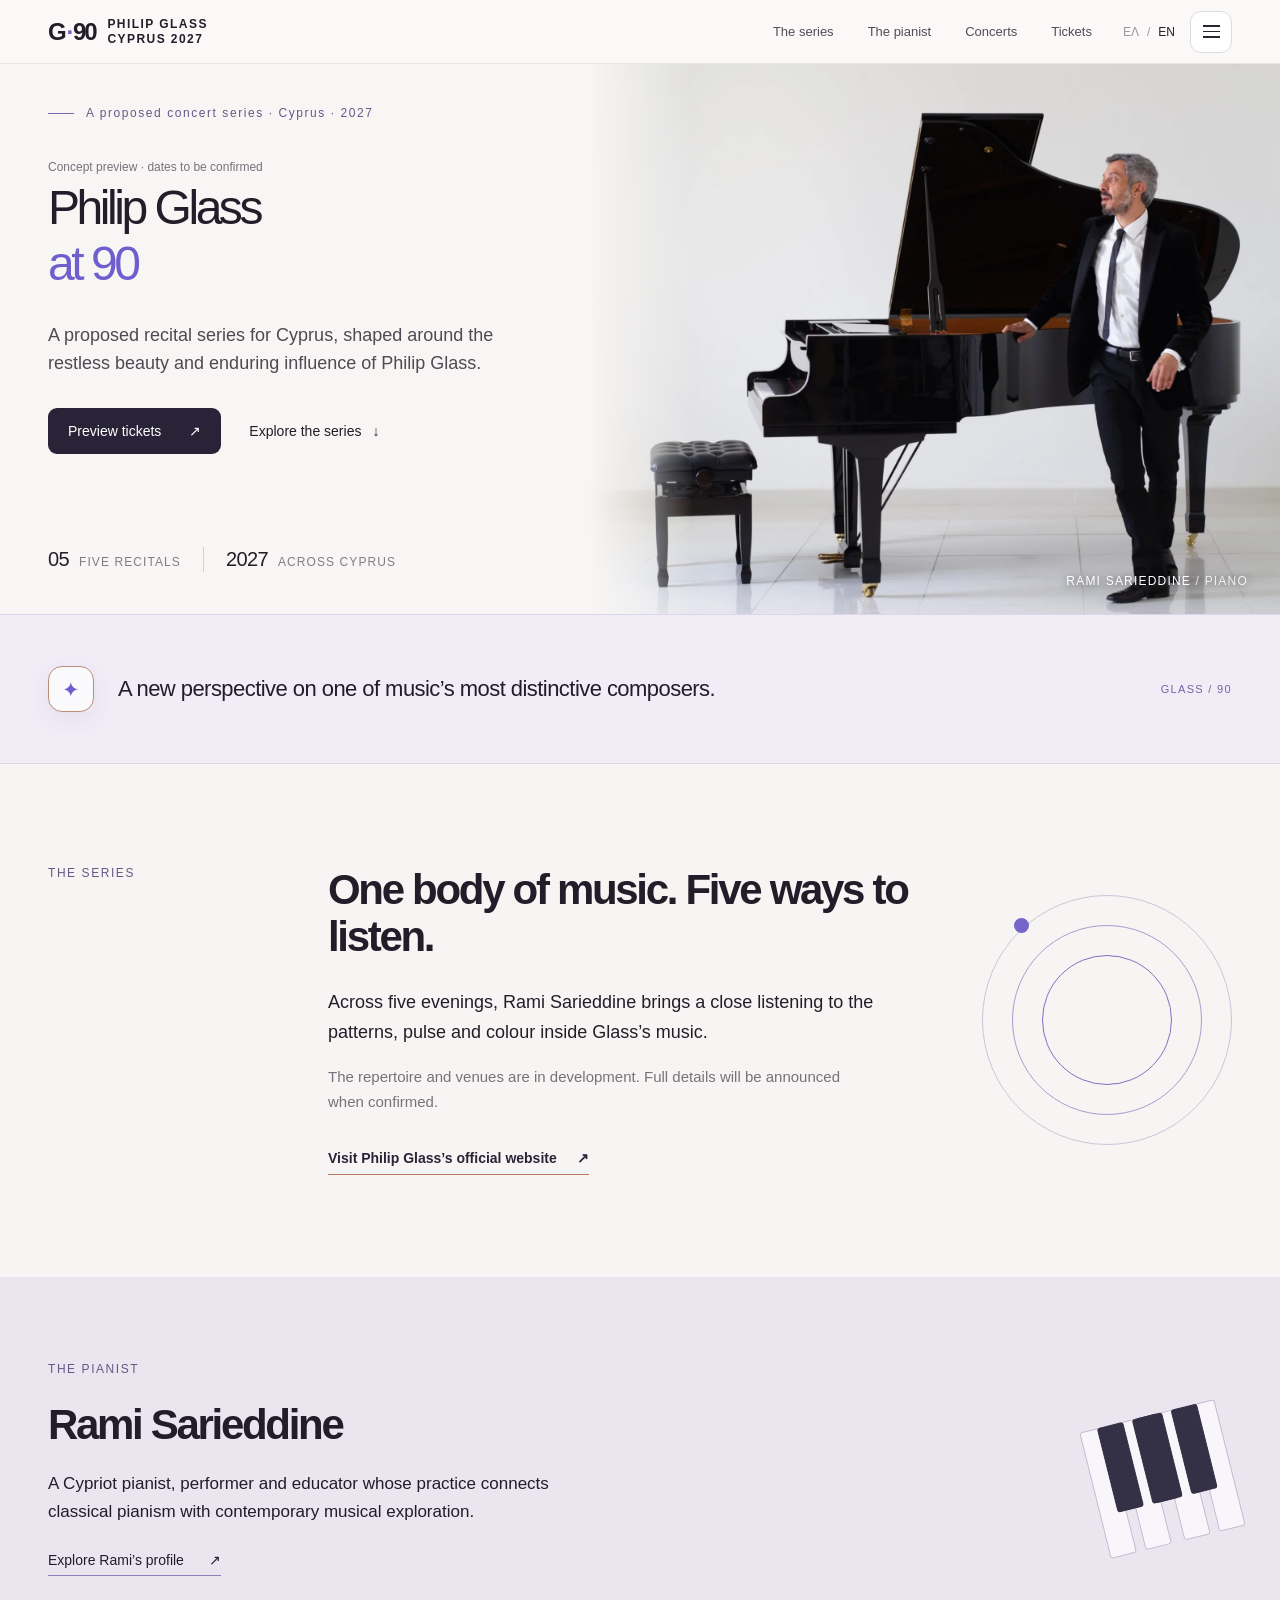
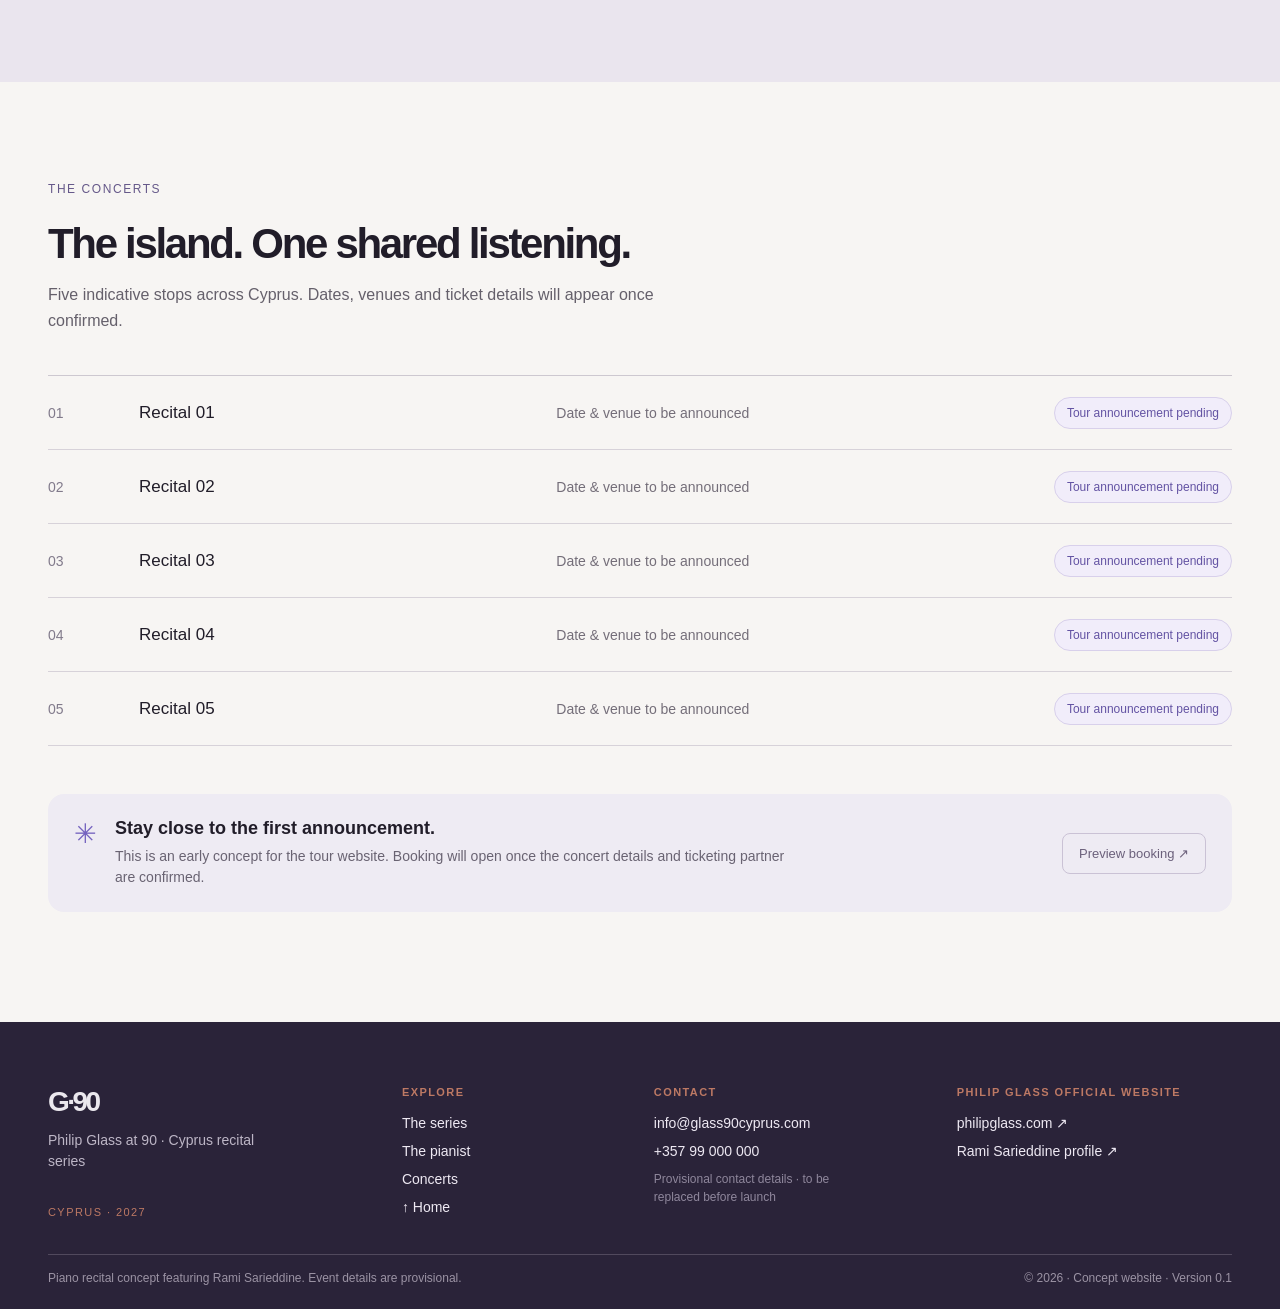
==== commit e90d7b37: "Refine quote band icon and colour" ====
--- a/index.html
+++ b/index.html
@@ -1 +1 @@
-<!doctype html><html lang="en"><head><meta charset="utf-8"><meta name="viewport" content="width=device-width,initial-scale=1"><title>Philip Glass at 90 | Cyprus Piano Recitals</title><meta name="description" content="Five piano recitals across Cyprus with Rami Sarieddine. Concept preview for 2027."><meta property="og:title" content="Philip Glass at 90 | Cyprus Piano Recitals"><meta property="og:description" content="Five piano recitals across Cyprus with Rami Sarieddine. Concept preview for 2027."><meta property="og:type" content="website"><meta property="og:image" content="https://rami-opal.vercel.app/og.png"><meta property="og:image:type" content="image/png"><meta property="og:image:width" content="1200"><meta property="og:image:height" content="630"><link rel="canonical" href="https://rami-opal.vercel.app/"><meta name="twitter:card" content="summary_large_image"><meta name="twitter:image" content="https://rami-opal.vercel.app/og.png"><link rel="icon" href="/favicon.svg"><link rel="stylesheet" href="/style.css"></head><body><link rel="preload" as="image" href="/rami-piano.webp"/><div class="site-shell"><header class="site-header" id="top"><div class="header-inner"><a class="brand" href="/" aria-label="Home"><span class="brand-mark" aria-hidden="true">G<span>·</span>90</span><span class="brand-sub">PHILIP GLASS<br/>CYPRUS 2027</span></a><nav class="desktop-nav" aria-label="Primary"><a href="#series">The series</a><a href="#artist">The pianist</a><a href="#concerts">Concerts</a><a href="/tickets.html">Tickets</a></nav><div class="header-actions"><div class="language" role="group" aria-label="Language"><button class="" aria-pressed="false">ΕΛ</button><span aria-hidden="true">/</span><button class="active" aria-pressed="true">EN</button></div><button class="menu-button " aria-label="Open menu" aria-expanded="false" aria-controls="site-menu"><span></span><span></span><span></span></button></div></div></header><main><section class="hero" aria-labelledby="hero-heading"><div class="hero-copy"><div class="eyebrow"><span class="eyebrow-line"></span>A proposed concert series · Cyprus · 2027</div><p class="preview-label">Concept preview · dates to be confirmed</p><h1 id="hero-heading"><span>Philip Glass</span><em>at 90</em></h1><p class="hero-lead">A proposed recital series for Cyprus, shaped around the restless beauty and enduring influence of Philip Glass.</p><div class="hero-actions"><a class="primary-link" href="/tickets.html">Preview tickets<span aria-hidden="true">↗</span></a><a class="text-link" href="#series">Explore the series<span aria-hidden="true">↓</span></a></div><div class="hero-foot"><div><strong>05</strong><span>FIVE RECITALS</span></div><i></i><div><strong>2027</strong><span>ACROSS CYPRUS</span></div></div></div><div class="hero-photo"><img src="/rami-piano.webp" alt="Rami Sarieddine beside a grand piano" width="1924" height="1280"/><div class="photo-credit">RAMI SARIEDDINE <span> / PIANO</span></div></div></section><section class="quote-band"><div class="content-width"><span class="asterisk" aria-hidden="true">✳</span><p>A new perspective on one of music’s most distinctive composers.</p><span class="band-mark">GLASS / 90</span></div></section><section class="section-block series-block" id="series"><div class="section-label">THE SERIES</div><div class="section-content"><h2>One body of music. Five ways to listen.</h2><p class="large-copy">Across five evenings, Rami Sarieddine brings a close listening to the patterns, pulse and colour inside Glass’s music.</p><p class="muted-copy">The repertoire and venues are in development. Full details will be announced when confirmed.</p><a class="glass-link" href="https://philipglass.com/" target="_blank" rel="noopener noreferrer">Visit Philip Glass’s official website<span aria-hidden="true">↗</span></a></div><div class="orbital-art" aria-hidden="true"><span class="ring ring-one"></span><span class="ring ring-two"></span><span class="ring ring-three"></span><span class="ring-dot"></span></div></section><section class="artist-section" id="artist"><div class="artist-inner"><div class="artist-copy"><div class="section-label">THE PIANIST</div><h2>Rami Sarieddine</h2><p>A Cypriot pianist, performer and educator whose practice connects classical pianism with contemporary musical exploration.</p><a href="https://www.facebook.com/rami.sarieddine.9/" target="_blank" rel="noopener noreferrer">Explore Rami’s profile<span aria-hidden="true">↗</span></a></div><div class="artist-key-art" aria-hidden="true"><span></span><span></span><span></span><span></span><span></span><span></span><span></span><span></span></div></div></section><section class="concerts-section" id="concerts"><div class="concerts-head"><div class="section-label">THE CONCERTS</div><h2>The island. One shared listening.</h2><p>Five indicative stops across Cyprus. Dates, venues and ticket details will appear once confirmed.</p></div><div class="concert-list"><div class="concert-row"><span class="concert-index">01</span><strong>Recital 01</strong><span class="concert-meta">Date &amp; venue to be announced</span><span class="concert-status">Tour announcement pending</span></div><div class="concert-row"><span class="concert-index">02</span><strong>Recital 02</strong><span class="concert-meta">Date &amp; venue to be announced</span><span class="concert-status">Tour announcement pending</span></div><div class="concert-row"><span class="concert-index">03</span><strong>Recital 03</strong><span class="concert-meta">Date &amp; venue to be announced</span><span class="concert-status">Tour announcement pending</span></div><div class="concert-row"><span class="concert-index">04</span><strong>Recital 04</strong><span class="concert-meta">Date &amp; venue to be announced</span><span class="concert-status">Tour announcement pending</span></div><div class="concert-row"><span class="concert-index">05</span><strong>Recital 05</strong><span class="concert-meta">Date &amp; venue to be announced</span><span class="concert-status">Tour announcement pending</span></div></div><div class="ticket-note"><span class="note-symbol" aria-hidden="true">✳</span><div><h3>Stay close to the first announcement.</h3><p>This is an early concept for the tour website. Booking will open once the concert details and ticketing partner are confirmed.</p></div><a class="ticket-chip" href="/tickets.html">Preview booking ↗</a></div></section></main><footer class="site-footer"><div class="footer-inner"><div class="footer-intro"><span class="footer-brand">G·90</span><p>Philip Glass at 90 · Cyprus recital series</p><span class="footer-kicker">CYPRUS · 2027</span></div><div class="footer-column"><span class="footer-heading">Explore</span><a href="#series">The series</a><a href="#artist">The pianist</a><a href="#concerts">Concerts</a><a href="#top">↑ Home</a></div><div class="footer-column"><span class="footer-heading">Contact</span><a href="mailto:info@glass90cyprus.com">info@glass90cyprus.com</a><a href="tel:+35799000000">+357 99 000 000</a><span class="footer-small">Provisional contact details · to be replaced before launch</span></div><div class="footer-column footer-links"><span class="footer-heading">Philip Glass official website</span><a href="https://philipglass.com/" target="_blank" rel="noopener noreferrer">philipglass.com ↗</a><a href="https://www.facebook.com/rami.sarieddine.9/" target="_blank" rel="noopener noreferrer">Rami Sarieddine profile ↗</a></div></div><div class="footer-bottom"><span>Piano recital concept featuring Rami Sarieddine. Event details are provisional.</span><span>© 2026 · Concept website · Version 0.1</span></div></footer></div><script src="/demo.js" defer></script></body></html>
+<!doctype html><html lang="en"><head><meta charset="utf-8"><meta name="viewport" content="width=device-width,initial-scale=1"><title>Philip Glass at 90 | Cyprus Piano Recitals</title><meta name="description" content="Five piano recitals across Cyprus with Rami Sarieddine. Concept preview for 2027."><meta property="og:title" content="Philip Glass at 90 | Cyprus Piano Recitals"><meta property="og:description" content="Five piano recitals across Cyprus with Rami Sarieddine. Concept preview for 2027."><meta property="og:type" content="website"><meta property="og:image" content="https://rami-opal.vercel.app/og.png"><meta property="og:image:type" content="image/png"><meta property="og:image:width" content="1200"><meta property="og:image:height" content="630"><link rel="canonical" href="https://rami-opal.vercel.app/"><meta name="twitter:card" content="summary_large_image"><meta name="twitter:image" content="https://rami-opal.vercel.app/og.png"><link rel="icon" href="/favicon.svg"><link rel="stylesheet" href="/style.css"></head><body><link rel="preload" as="image" href="/rami-piano.webp"/><div class="site-shell"><header class="site-header" id="top"><div class="header-inner"><a class="brand" href="/" aria-label="Home"><span class="brand-mark" aria-hidden="true">G<span>·</span>90</span><span class="brand-sub">PHILIP GLASS<br/>CYPRUS 2027</span></a><nav class="desktop-nav" aria-label="Primary"><a href="#series">The series</a><a href="#artist">The pianist</a><a href="#concerts">Concerts</a><a href="/tickets.html">Tickets</a></nav><div class="header-actions"><div class="language" role="group" aria-label="Language"><button class="" aria-pressed="false">ΕΛ</button><span aria-hidden="true">/</span><button class="active" aria-pressed="true">EN</button></div><button class="menu-button " aria-label="Open menu" aria-expanded="false" aria-controls="site-menu"><span></span><span></span><span></span></button></div></div></header><main><section class="hero" aria-labelledby="hero-heading"><div class="hero-copy"><div class="eyebrow"><span class="eyebrow-line"></span>A proposed concert series · Cyprus · 2027</div><p class="preview-label">Concept preview · dates to be confirmed</p><h1 id="hero-heading"><span>Philip Glass</span><em>at 90</em></h1><p class="hero-lead">A proposed recital series for Cyprus, shaped around the restless beauty and enduring influence of Philip Glass.</p><div class="hero-actions"><a class="primary-link" href="/tickets.html">Preview tickets<span aria-hidden="true">↗</span></a><a class="text-link" href="#series">Explore the series<span aria-hidden="true">↓</span></a></div><div class="hero-foot"><div><strong>05</strong><span>FIVE RECITALS</span></div><i></i><div><strong>2027</strong><span>ACROSS CYPRUS</span></div></div></div><div class="hero-photo"><img src="/rami-piano.webp" alt="Rami Sarieddine beside a grand piano" width="1924" height="1280"/><div class="photo-credit">RAMI SARIEDDINE <span> / PIANO</span></div></div></section><section class="quote-band"><div class="content-width"><span class="asterisk" aria-hidden="true">✦</span><p>A new perspective on one of music’s most distinctive composers.</p><span class="band-mark">GLASS / 90</span></div></section><section class="section-block series-block" id="series"><div class="section-label">THE SERIES</div><div class="section-content"><h2>One body of music. Five ways to listen.</h2><p class="large-copy">Across five evenings, Rami Sarieddine brings a close listening to the patterns, pulse and colour inside Glass’s music.</p><p class="muted-copy">The repertoire and venues are in development. Full details will be announced when confirmed.</p><a class="glass-link" href="https://philipglass.com/" target="_blank" rel="noopener noreferrer">Visit Philip Glass’s official website<span aria-hidden="true">↗</span></a></div><div class="orbital-art" aria-hidden="true"><span class="ring ring-one"></span><span class="ring ring-two"></span><span class="ring ring-three"></span><span class="ring-dot"></span></div></section><section class="artist-section" id="artist"><div class="artist-inner"><div class="artist-copy"><div class="section-label">THE PIANIST</div><h2>Rami Sarieddine</h2><p>A Cypriot pianist, performer and educator whose practice connects classical pianism with contemporary musical exploration.</p><a href="https://www.facebook.com/rami.sarieddine.9/" target="_blank" rel="noopener noreferrer">Explore Rami’s profile<span aria-hidden="true">↗</span></a></div><div class="artist-key-art" aria-hidden="true"><span></span><span></span><span></span><span></span><span></span><span></span><span></span><span></span></div></div></section><section class="concerts-section" id="concerts"><div class="concerts-head"><div class="section-label">THE CONCERTS</div><h2>The island. One shared listening.</h2><p>Five indicative stops across Cyprus. Dates, venues and ticket details will appear once confirmed.</p></div><div class="concert-list"><div class="concert-row"><span class="concert-index">01</span><strong>Recital 01</strong><span class="concert-meta">Date &amp; venue to be announced</span><span class="concert-status">Tour announcement pending</span></div><div class="concert-row"><span class="concert-index">02</span><strong>Recital 02</strong><span class="concert-meta">Date &amp; venue to be announced</span><span class="concert-status">Tour announcement pending</span></div><div class="concert-row"><span class="concert-index">03</span><strong>Recital 03</strong><span class="concert-meta">Date &amp; venue to be announced</span><span class="concert-status">Tour announcement pending</span></div><div class="concert-row"><span class="concert-index">04</span><strong>Recital 04</strong><span class="concert-meta">Date &amp; venue to be announced</span><span class="concert-status">Tour announcement pending</span></div><div class="concert-row"><span class="concert-index">05</span><strong>Recital 05</strong><span class="concert-meta">Date &amp; venue to be announced</span><span class="concert-status">Tour announcement pending</span></div></div><div class="ticket-note"><span class="note-symbol" aria-hidden="true">✳</span><div><h3>Stay close to the first announcement.</h3><p>This is an early concept for the tour website. Booking will open once the concert details and ticketing partner are confirmed.</p></div><a class="ticket-chip" href="/tickets.html">Preview booking ↗</a></div></section></main><footer class="site-footer"><div class="footer-inner"><div class="footer-intro"><span class="footer-brand">G·90</span><p>Philip Glass at 90 · Cyprus recital series</p><span class="footer-kicker">CYPRUS · 2027</span></div><div class="footer-column"><span class="footer-heading">Explore</span><a href="#series">The series</a><a href="#artist">The pianist</a><a href="#concerts">Concerts</a><a href="#top">↑ Home</a></div><div class="footer-column"><span class="footer-heading">Contact</span><a href="mailto:info@glass90cyprus.com">info@glass90cyprus.com</a><a href="tel:+35799000000">+357 99 000 000</a><span class="footer-small">Provisional contact details · to be replaced before launch</span></div><div class="footer-column footer-links"><span class="footer-heading">Philip Glass official website</span><a href="https://philipglass.com/" target="_blank" rel="noopener noreferrer">philipglass.com ↗</a><a href="https://www.facebook.com/rami.sarieddine.9/" target="_blank" rel="noopener noreferrer">Rami Sarieddine profile ↗</a></div></div><div class="footer-bottom"><span>Piano recital concept featuring Rami Sarieddine. Event details are provisional.</span><span>© 2026 · Concept website · Version 0.1</span></div></footer></div><script src="/demo.js" defer></script></body></html>
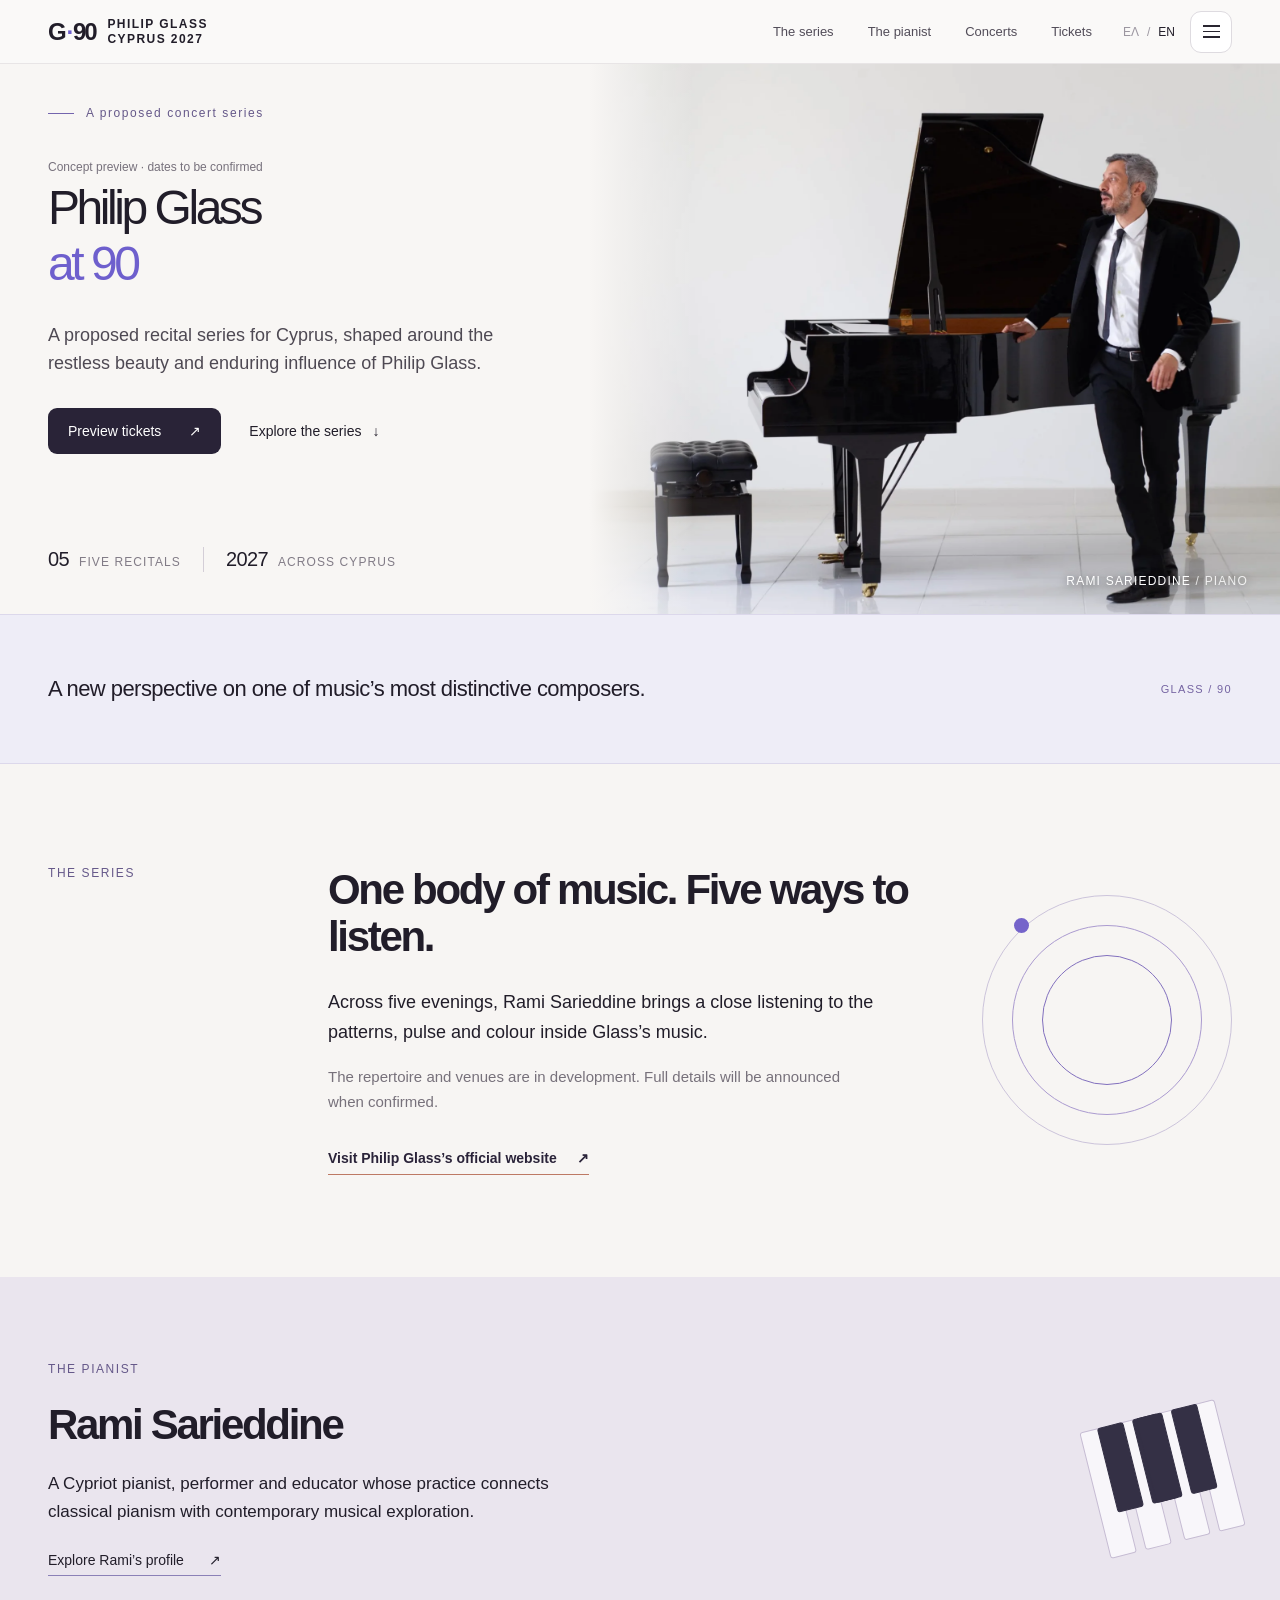
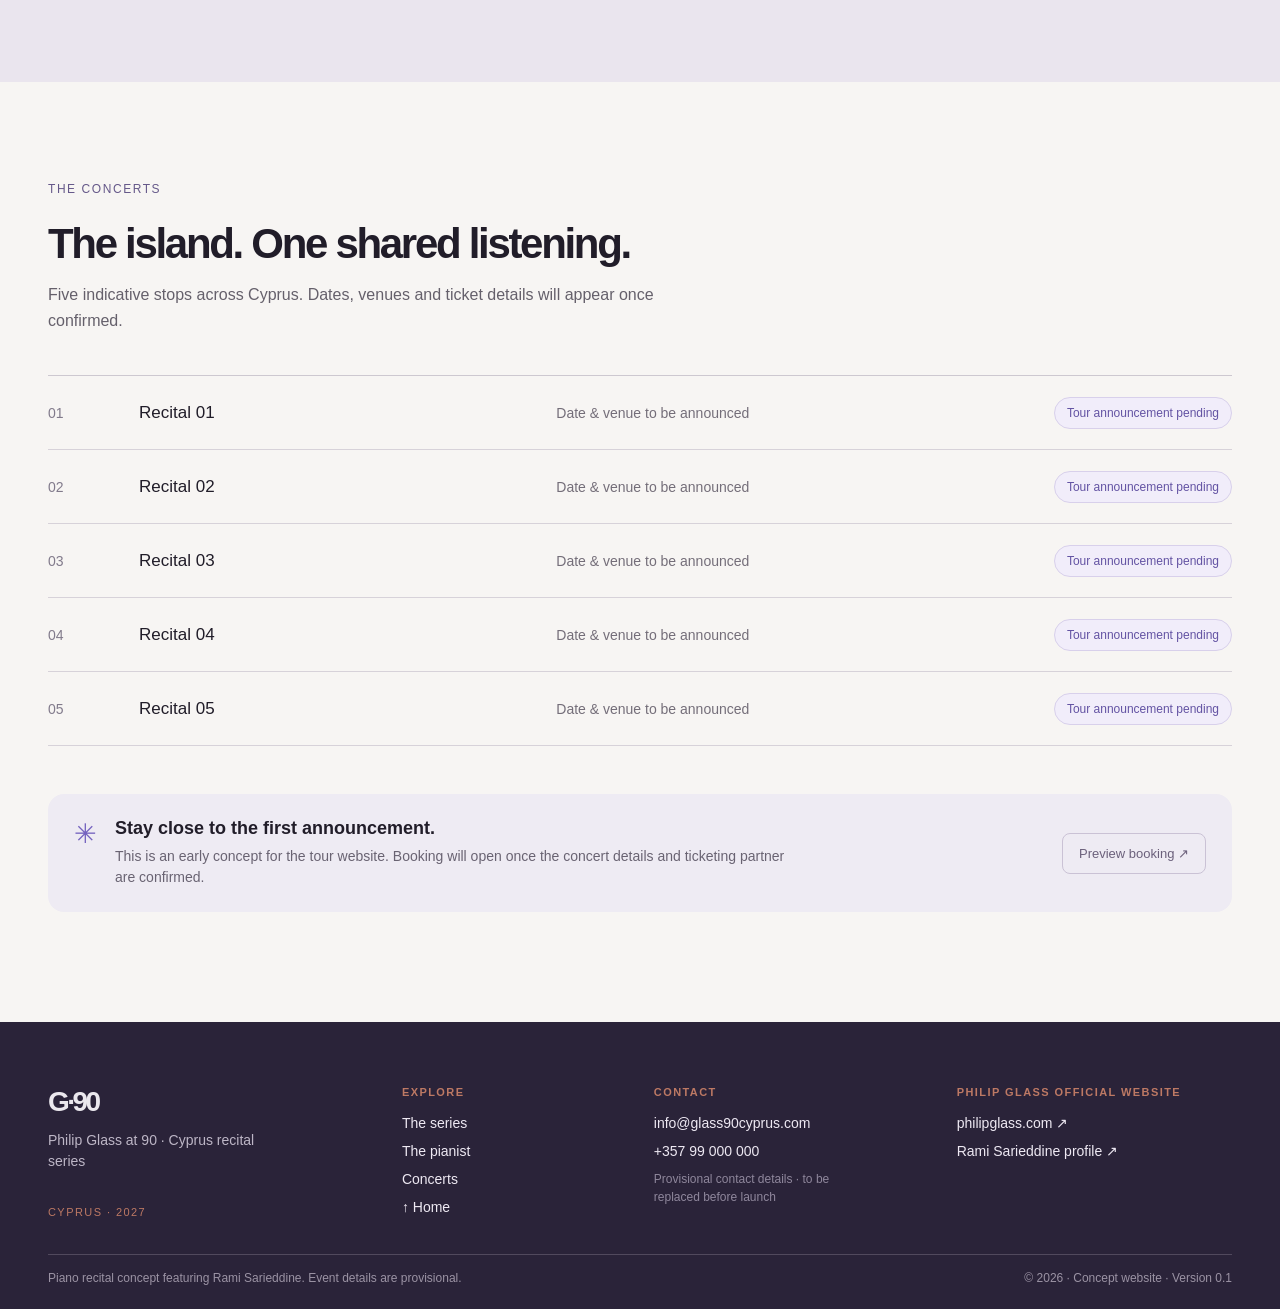
==== commit 39ab1811: "Simplify event descriptor and quote band" ====
--- a/index.html
+++ b/index.html
@@ -1 +1 @@
-<!doctype html><html lang="en"><head><meta charset="utf-8"><meta name="viewport" content="width=device-width,initial-scale=1"><title>Philip Glass at 90 | Cyprus Piano Recitals</title><meta name="description" content="Five piano recitals across Cyprus with Rami Sarieddine. Concept preview for 2027."><meta property="og:title" content="Philip Glass at 90 | Cyprus Piano Recitals"><meta property="og:description" content="Five piano recitals across Cyprus with Rami Sarieddine. Concept preview for 2027."><meta property="og:type" content="website"><meta property="og:image" content="https://rami-opal.vercel.app/og.png"><meta property="og:image:type" content="image/png"><meta property="og:image:width" content="1200"><meta property="og:image:height" content="630"><link rel="canonical" href="https://rami-opal.vercel.app/"><meta name="twitter:card" content="summary_large_image"><meta name="twitter:image" content="https://rami-opal.vercel.app/og.png"><link rel="icon" href="/favicon.svg"><link rel="stylesheet" href="/style.css"></head><body><link rel="preload" as="image" href="/rami-piano.webp"/><div class="site-shell"><header class="site-header" id="top"><div class="header-inner"><a class="brand" href="/" aria-label="Home"><span class="brand-mark" aria-hidden="true">G<span>·</span>90</span><span class="brand-sub">PHILIP GLASS<br/>CYPRUS 2027</span></a><nav class="desktop-nav" aria-label="Primary"><a href="#series">The series</a><a href="#artist">The pianist</a><a href="#concerts">Concerts</a><a href="/tickets.html">Tickets</a></nav><div class="header-actions"><div class="language" role="group" aria-label="Language"><button class="" aria-pressed="false">ΕΛ</button><span aria-hidden="true">/</span><button class="active" aria-pressed="true">EN</button></div><button class="menu-button " aria-label="Open menu" aria-expanded="false" aria-controls="site-menu"><span></span><span></span><span></span></button></div></div></header><main><section class="hero" aria-labelledby="hero-heading"><div class="hero-copy"><div class="eyebrow"><span class="eyebrow-line"></span>A proposed concert series · Cyprus · 2027</div><p class="preview-label">Concept preview · dates to be confirmed</p><h1 id="hero-heading"><span>Philip Glass</span><em>at 90</em></h1><p class="hero-lead">A proposed recital series for Cyprus, shaped around the restless beauty and enduring influence of Philip Glass.</p><div class="hero-actions"><a class="primary-link" href="/tickets.html">Preview tickets<span aria-hidden="true">↗</span></a><a class="text-link" href="#series">Explore the series<span aria-hidden="true">↓</span></a></div><div class="hero-foot"><div><strong>05</strong><span>FIVE RECITALS</span></div><i></i><div><strong>2027</strong><span>ACROSS CYPRUS</span></div></div></div><div class="hero-photo"><img src="/rami-piano.webp" alt="Rami Sarieddine beside a grand piano" width="1924" height="1280"/><div class="photo-credit">RAMI SARIEDDINE <span> / PIANO</span></div></div></section><section class="quote-band"><div class="content-width"><span class="asterisk" aria-hidden="true">✦</span><p>A new perspective on one of music’s most distinctive composers.</p><span class="band-mark">GLASS / 90</span></div></section><section class="section-block series-block" id="series"><div class="section-label">THE SERIES</div><div class="section-content"><h2>One body of music. Five ways to listen.</h2><p class="large-copy">Across five evenings, Rami Sarieddine brings a close listening to the patterns, pulse and colour inside Glass’s music.</p><p class="muted-copy">The repertoire and venues are in development. Full details will be announced when confirmed.</p><a class="glass-link" href="https://philipglass.com/" target="_blank" rel="noopener noreferrer">Visit Philip Glass’s official website<span aria-hidden="true">↗</span></a></div><div class="orbital-art" aria-hidden="true"><span class="ring ring-one"></span><span class="ring ring-two"></span><span class="ring ring-three"></span><span class="ring-dot"></span></div></section><section class="artist-section" id="artist"><div class="artist-inner"><div class="artist-copy"><div class="section-label">THE PIANIST</div><h2>Rami Sarieddine</h2><p>A Cypriot pianist, performer and educator whose practice connects classical pianism with contemporary musical exploration.</p><a href="https://www.facebook.com/rami.sarieddine.9/" target="_blank" rel="noopener noreferrer">Explore Rami’s profile<span aria-hidden="true">↗</span></a></div><div class="artist-key-art" aria-hidden="true"><span></span><span></span><span></span><span></span><span></span><span></span><span></span><span></span></div></div></section><section class="concerts-section" id="concerts"><div class="concerts-head"><div class="section-label">THE CONCERTS</div><h2>The island. One shared listening.</h2><p>Five indicative stops across Cyprus. Dates, venues and ticket details will appear once confirmed.</p></div><div class="concert-list"><div class="concert-row"><span class="concert-index">01</span><strong>Recital 01</strong><span class="concert-meta">Date &amp; venue to be announced</span><span class="concert-status">Tour announcement pending</span></div><div class="concert-row"><span class="concert-index">02</span><strong>Recital 02</strong><span class="concert-meta">Date &amp; venue to be announced</span><span class="concert-status">Tour announcement pending</span></div><div class="concert-row"><span class="concert-index">03</span><strong>Recital 03</strong><span class="concert-meta">Date &amp; venue to be announced</span><span class="concert-status">Tour announcement pending</span></div><div class="concert-row"><span class="concert-index">04</span><strong>Recital 04</strong><span class="concert-meta">Date &amp; venue to be announced</span><span class="concert-status">Tour announcement pending</span></div><div class="concert-row"><span class="concert-index">05</span><strong>Recital 05</strong><span class="concert-meta">Date &amp; venue to be announced</span><span class="concert-status">Tour announcement pending</span></div></div><div class="ticket-note"><span class="note-symbol" aria-hidden="true">✳</span><div><h3>Stay close to the first announcement.</h3><p>This is an early concept for the tour website. Booking will open once the concert details and ticketing partner are confirmed.</p></div><a class="ticket-chip" href="/tickets.html">Preview booking ↗</a></div></section></main><footer class="site-footer"><div class="footer-inner"><div class="footer-intro"><span class="footer-brand">G·90</span><p>Philip Glass at 90 · Cyprus recital series</p><span class="footer-kicker">CYPRUS · 2027</span></div><div class="footer-column"><span class="footer-heading">Explore</span><a href="#series">The series</a><a href="#artist">The pianist</a><a href="#concerts">Concerts</a><a href="#top">↑ Home</a></div><div class="footer-column"><span class="footer-heading">Contact</span><a href="mailto:info@glass90cyprus.com">info@glass90cyprus.com</a><a href="tel:+35799000000">+357 99 000 000</a><span class="footer-small">Provisional contact details · to be replaced before launch</span></div><div class="footer-column footer-links"><span class="footer-heading">Philip Glass official website</span><a href="https://philipglass.com/" target="_blank" rel="noopener noreferrer">philipglass.com ↗</a><a href="https://www.facebook.com/rami.sarieddine.9/" target="_blank" rel="noopener noreferrer">Rami Sarieddine profile ↗</a></div></div><div class="footer-bottom"><span>Piano recital concept featuring Rami Sarieddine. Event details are provisional.</span><span>© 2026 · Concept website · Version 0.1</span></div></footer></div><script src="/demo.js" defer></script></body></html>
+<!doctype html><html lang="en"><head><meta charset="utf-8"><meta name="viewport" content="width=device-width,initial-scale=1"><title>Philip Glass at 90 | Cyprus Piano Recitals</title><meta name="description" content="Five piano recitals across Cyprus with Rami Sarieddine. Concept preview for 2027."><meta property="og:title" content="Philip Glass at 90 | Cyprus Piano Recitals"><meta property="og:description" content="Five piano recitals across Cyprus with Rami Sarieddine. Concept preview for 2027."><meta property="og:type" content="website"><meta property="og:image" content="https://rami-opal.vercel.app/og.png"><meta property="og:image:type" content="image/png"><meta property="og:image:width" content="1200"><meta property="og:image:height" content="630"><link rel="canonical" href="https://rami-opal.vercel.app/"><meta name="twitter:card" content="summary_large_image"><meta name="twitter:image" content="https://rami-opal.vercel.app/og.png"><link rel="icon" href="/favicon.svg"><link rel="stylesheet" href="/style.css"></head><body><link rel="preload" as="image" href="/rami-piano.webp"/><div class="site-shell"><header class="site-header" id="top"><div class="header-inner"><a class="brand" href="/" aria-label="Home"><span class="brand-mark" aria-hidden="true">G<span>·</span>90</span><span class="brand-sub">PHILIP GLASS<br/>CYPRUS 2027</span></a><nav class="desktop-nav" aria-label="Primary"><a href="#series">The series</a><a href="#artist">The pianist</a><a href="#concerts">Concerts</a><a href="/tickets.html">Tickets</a></nav><div class="header-actions"><div class="language" role="group" aria-label="Language"><button class="" aria-pressed="false">ΕΛ</button><span aria-hidden="true">/</span><button class="active" aria-pressed="true">EN</button></div><button class="menu-button " aria-label="Open menu" aria-expanded="false" aria-controls="site-menu"><span></span><span></span><span></span></button></div></div></header><main><section class="hero" aria-labelledby="hero-heading"><div class="hero-copy"><div class="eyebrow"><span class="eyebrow-line"></span>A proposed concert series</div><p class="preview-label">Concept preview · dates to be confirmed</p><h1 id="hero-heading"><span>Philip Glass</span><em>at 90</em></h1><p class="hero-lead">A proposed recital series for Cyprus, shaped around the restless beauty and enduring influence of Philip Glass.</p><div class="hero-actions"><a class="primary-link" href="/tickets.html">Preview tickets<span aria-hidden="true">↗</span></a><a class="text-link" href="#series">Explore the series<span aria-hidden="true">↓</span></a></div><div class="hero-foot"><div><strong>05</strong><span>FIVE RECITALS</span></div><i></i><div><strong>2027</strong><span>ACROSS CYPRUS</span></div></div></div><div class="hero-photo"><img src="/rami-piano.webp" alt="Rami Sarieddine beside a grand piano" width="1924" height="1280"/><div class="photo-credit">RAMI SARIEDDINE <span> / PIANO</span></div></div></section><section class="quote-band"><div class="content-width"><p>A new perspective on one of music’s most distinctive composers.</p><span class="band-mark">GLASS / 90</span></div></section><section class="section-block series-block" id="series"><div class="section-label">THE SERIES</div><div class="section-content"><h2>One body of music. Five ways to listen.</h2><p class="large-copy">Across five evenings, Rami Sarieddine brings a close listening to the patterns, pulse and colour inside Glass’s music.</p><p class="muted-copy">The repertoire and venues are in development. Full details will be announced when confirmed.</p><a class="glass-link" href="https://philipglass.com/" target="_blank" rel="noopener noreferrer">Visit Philip Glass’s official website<span aria-hidden="true">↗</span></a></div><div class="orbital-art" aria-hidden="true"><span class="ring ring-one"></span><span class="ring ring-two"></span><span class="ring ring-three"></span><span class="ring-dot"></span></div></section><section class="artist-section" id="artist"><div class="artist-inner"><div class="artist-copy"><div class="section-label">THE PIANIST</div><h2>Rami Sarieddine</h2><p>A Cypriot pianist, performer and educator whose practice connects classical pianism with contemporary musical exploration.</p><a href="https://www.facebook.com/rami.sarieddine.9/" target="_blank" rel="noopener noreferrer">Explore Rami’s profile<span aria-hidden="true">↗</span></a></div><div class="artist-key-art" aria-hidden="true"><span></span><span></span><span></span><span></span><span></span><span></span><span></span><span></span></div></div></section><section class="concerts-section" id="concerts"><div class="concerts-head"><div class="section-label">THE CONCERTS</div><h2>The island. One shared listening.</h2><p>Five indicative stops across Cyprus. Dates, venues and ticket details will appear once confirmed.</p></div><div class="concert-list"><div class="concert-row"><span class="concert-index">01</span><strong>Recital 01</strong><span class="concert-meta">Date &amp; venue to be announced</span><span class="concert-status">Tour announcement pending</span></div><div class="concert-row"><span class="concert-index">02</span><strong>Recital 02</strong><span class="concert-meta">Date &amp; venue to be announced</span><span class="concert-status">Tour announcement pending</span></div><div class="concert-row"><span class="concert-index">03</span><strong>Recital 03</strong><span class="concert-meta">Date &amp; venue to be announced</span><span class="concert-status">Tour announcement pending</span></div><div class="concert-row"><span class="concert-index">04</span><strong>Recital 04</strong><span class="concert-meta">Date &amp; venue to be announced</span><span class="concert-status">Tour announcement pending</span></div><div class="concert-row"><span class="concert-index">05</span><strong>Recital 05</strong><span class="concert-meta">Date &amp; venue to be announced</span><span class="concert-status">Tour announcement pending</span></div></div><div class="ticket-note"><span class="note-symbol" aria-hidden="true">✳</span><div><h3>Stay close to the first announcement.</h3><p>This is an early concept for the tour website. Booking will open once the concert details and ticketing partner are confirmed.</p></div><a class="ticket-chip" href="/tickets.html">Preview booking ↗</a></div></section></main><footer class="site-footer"><div class="footer-inner"><div class="footer-intro"><span class="footer-brand">G·90</span><p>Philip Glass at 90 · Cyprus recital series</p><span class="footer-kicker">CYPRUS · 2027</span></div><div class="footer-column"><span class="footer-heading">Explore</span><a href="#series">The series</a><a href="#artist">The pianist</a><a href="#concerts">Concerts</a><a href="#top">↑ Home</a></div><div class="footer-column"><span class="footer-heading">Contact</span><a href="mailto:info@glass90cyprus.com">info@glass90cyprus.com</a><a href="tel:+35799000000">+357 99 000 000</a><span class="footer-small">Provisional contact details · to be replaced before launch</span></div><div class="footer-column footer-links"><span class="footer-heading">Philip Glass official website</span><a href="https://philipglass.com/" target="_blank" rel="noopener noreferrer">philipglass.com ↗</a><a href="https://www.facebook.com/rami.sarieddine.9/" target="_blank" rel="noopener noreferrer">Rami Sarieddine profile ↗</a></div></div><div class="footer-bottom"><span>Piano recital concept featuring Rami Sarieddine. Event details are provisional.</span><span>© 2026 · Concept website · Version 0.1</span></div></footer></div><script src="/demo.js" defer></script></body></html>
--- a/style.css
+++ b/style.css
@@ -346,10 +346,10 @@
   opacity: 0.8;
 }
 .quote-band {
-  background: #f0edf7;
+  background: #eeedf7;
   color: var(--ink);
-  border-top: 1px solid #ddd6eb;
-  border-bottom: 1px solid #ddd6eb;
+  border-top: 1px solid #dcd8eb;
+  border-bottom: 1px solid #dcd8eb;
 }
 .quote-band .content-width {
   max-width: 1320px;
@@ -361,18 +361,18 @@
   padding: 18px 48px;
 }
 .asterisk {
-  width: 46px;
-  height: 46px;
-  flex: 0 0 46px;
+  width: 48px;
+  height: 48px;
+  flex: 0 0 48px;
   display: grid;
   place-items: center;
-  border: 1px solid #bb8c76;
-  border-radius: 14px;
-  background: #faf9fc;
-  color: var(--violet);
-  font-size: 21px;
+  border: 1px solid #c7937e;
+  border-radius: 15px;
+  background: linear-gradient(145deg, #fffdfb 0%, #f8f4f5 100%);
+  color: #6554a0;
+  font-size: 20px;
   line-height: 1;
-  box-shadow: 0 8px 24px #51416d12;
+  box-shadow: 0 8px 24px #51416d14;
 }
 .quote-band p {
   max-width: 720px;
@@ -1535,3 +1535,4 @@
     transition: none;
   }
 }
+
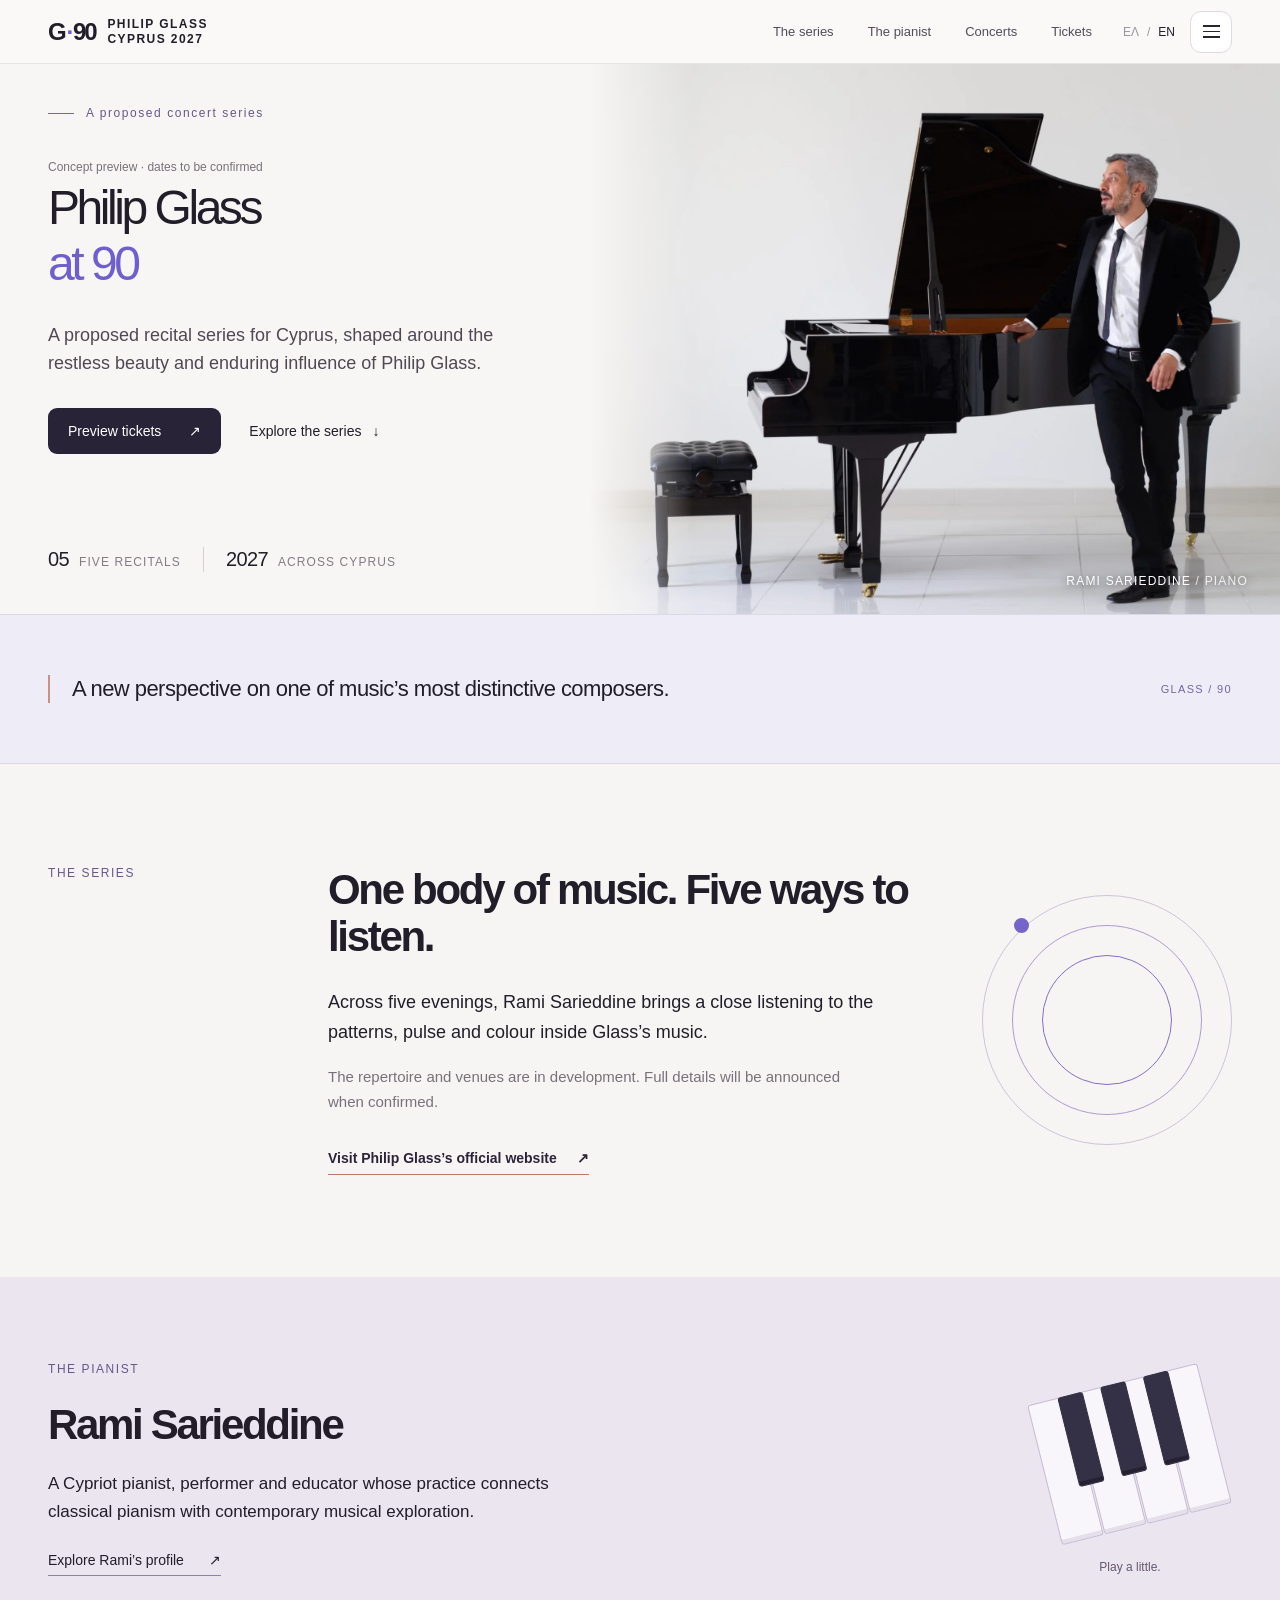
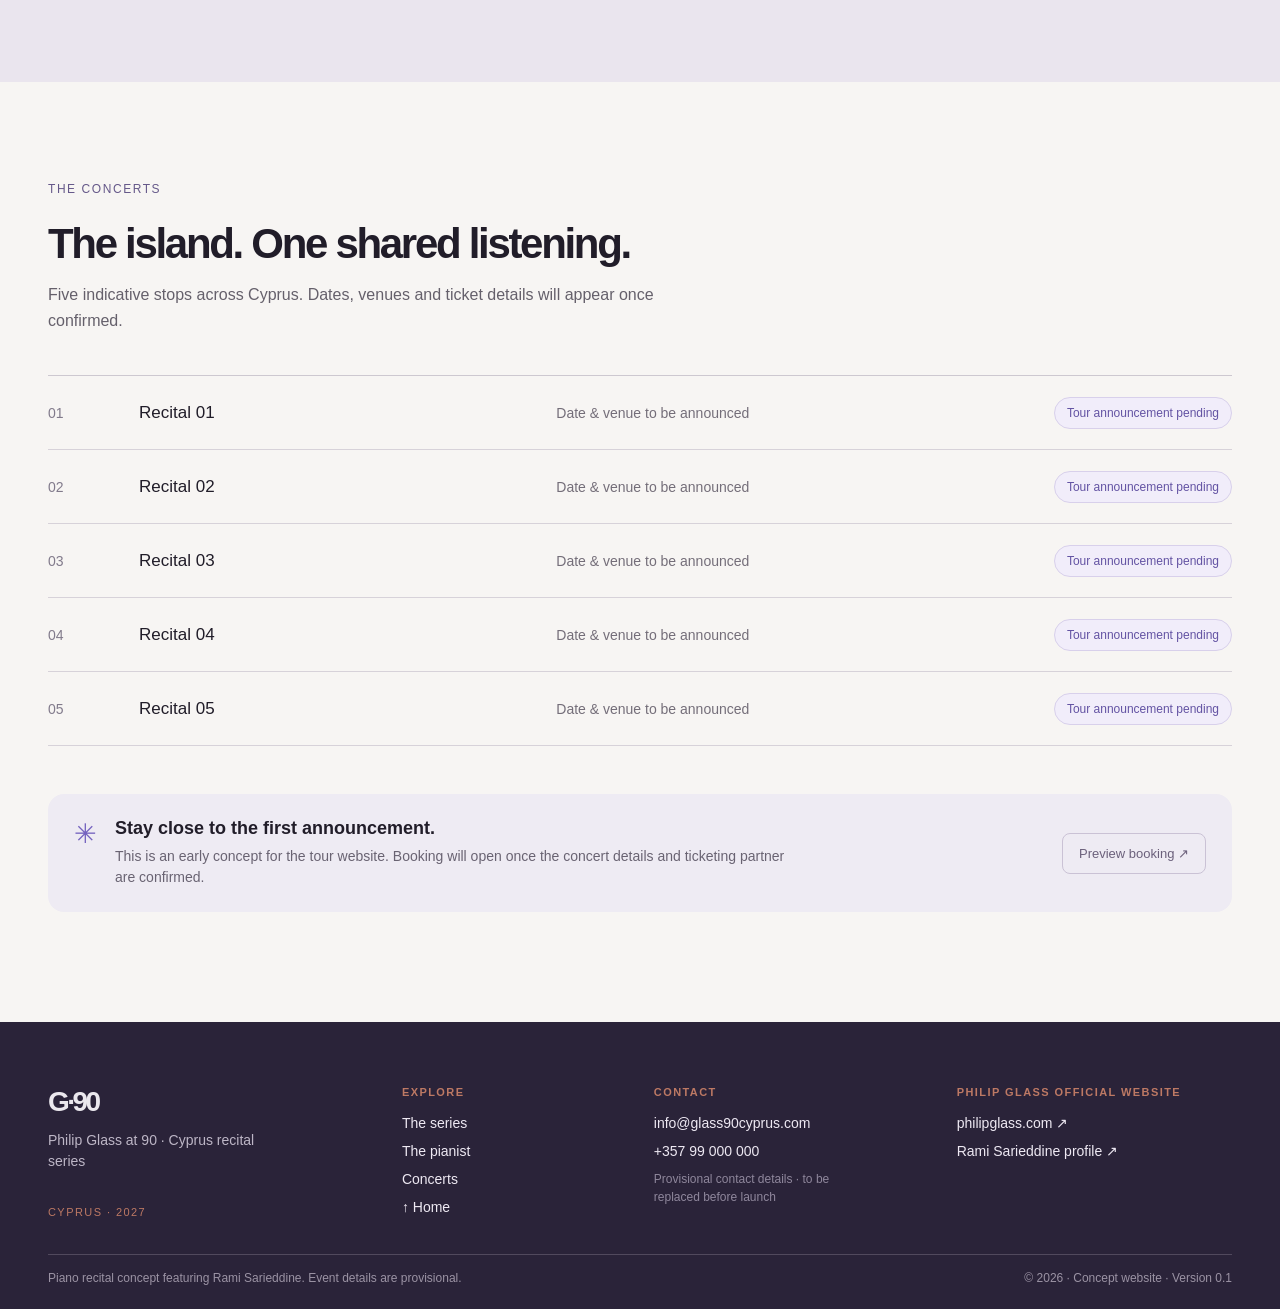
==== commit cee9edb8: "Make the artist piano playable with touch, mouse and keyboard" ====
--- a/index.html
+++ b/index.html
@@ -1 +1,2 @@
-<!doctype html><html lang="en"><head><meta charset="utf-8"><meta name="viewport" content="width=device-width,initial-scale=1"><title>Philip Glass at 90 | Cyprus Piano Recitals</title><meta name="description" content="Five piano recitals across Cyprus with Rami Sarieddine. Concept preview for 2027."><meta property="og:title" content="Philip Glass at 90 | Cyprus Piano Recitals"><meta property="og:description" content="Five piano recitals across Cyprus with Rami Sarieddine. Concept preview for 2027."><meta property="og:type" content="website"><meta property="og:image" content="https://rami-opal.vercel.app/og.png"><meta property="og:image:type" content="image/png"><meta property="og:image:width" content="1200"><meta property="og:image:height" content="630"><link rel="canonical" href="https://rami-opal.vercel.app/"><meta name="twitter:card" content="summary_large_image"><meta name="twitter:image" content="https://rami-opal.vercel.app/og.png"><link rel="icon" href="/favicon.svg"><link rel="stylesheet" href="/style.css"></head><body><link rel="preload" as="image" href="/rami-piano.webp"/><div class="site-shell"><header class="site-header" id="top"><div class="header-inner"><a class="brand" href="/" aria-label="Home"><span class="brand-mark" aria-hidden="true">G<span>·</span>90</span><span class="brand-sub">PHILIP GLASS<br/>CYPRUS 2027</span></a><nav class="desktop-nav" aria-label="Primary"><a href="#series">The series</a><a href="#artist">The pianist</a><a href="#concerts">Concerts</a><a href="/tickets.html">Tickets</a></nav><div class="header-actions"><div class="language" role="group" aria-label="Language"><button class="" aria-pressed="false">ΕΛ</button><span aria-hidden="true">/</span><button class="active" aria-pressed="true">EN</button></div><button class="menu-button " aria-label="Open menu" aria-expanded="false" aria-controls="site-menu"><span></span><span></span><span></span></button></div></div></header><main><section class="hero" aria-labelledby="hero-heading"><div class="hero-copy"><div class="eyebrow"><span class="eyebrow-line"></span>A proposed concert series</div><p class="preview-label">Concept preview · dates to be confirmed</p><h1 id="hero-heading"><span>Philip Glass</span><em>at 90</em></h1><p class="hero-lead">A proposed recital series for Cyprus, shaped around the restless beauty and enduring influence of Philip Glass.</p><div class="hero-actions"><a class="primary-link" href="/tickets.html">Preview tickets<span aria-hidden="true">↗</span></a><a class="text-link" href="#series">Explore the series<span aria-hidden="true">↓</span></a></div><div class="hero-foot"><div><strong>05</strong><span>FIVE RECITALS</span></div><i></i><div><strong>2027</strong><span>ACROSS CYPRUS</span></div></div></div><div class="hero-photo"><img src="/rami-piano.webp" alt="Rami Sarieddine beside a grand piano" width="1924" height="1280"/><div class="photo-credit">RAMI SARIEDDINE <span> / PIANO</span></div></div></section><section class="quote-band"><div class="content-width"><p>A new perspective on one of music’s most distinctive composers.</p><span class="band-mark">GLASS / 90</span></div></section><section class="section-block series-block" id="series"><div class="section-label">THE SERIES</div><div class="section-content"><h2>One body of music. Five ways to listen.</h2><p class="large-copy">Across five evenings, Rami Sarieddine brings a close listening to the patterns, pulse and colour inside Glass’s music.</p><p class="muted-copy">The repertoire and venues are in development. Full details will be announced when confirmed.</p><a class="glass-link" href="https://philipglass.com/" target="_blank" rel="noopener noreferrer">Visit Philip Glass’s official website<span aria-hidden="true">↗</span></a></div><div class="orbital-art" aria-hidden="true"><span class="ring ring-one"></span><span class="ring ring-two"></span><span class="ring ring-three"></span><span class="ring-dot"></span></div></section><section class="artist-section" id="artist"><div class="artist-inner"><div class="artist-copy"><div class="section-label">THE PIANIST</div><h2>Rami Sarieddine</h2><p>A Cypriot pianist, performer and educator whose practice connects classical pianism with contemporary musical exploration.</p><a href="https://www.facebook.com/rami.sarieddine.9/" target="_blank" rel="noopener noreferrer">Explore Rami’s profile<span aria-hidden="true">↗</span></a></div><div class="artist-key-art" aria-hidden="true"><span></span><span></span><span></span><span></span><span></span><span></span><span></span><span></span></div></div></section><section class="concerts-section" id="concerts"><div class="concerts-head"><div class="section-label">THE CONCERTS</div><h2>The island. One shared listening.</h2><p>Five indicative stops across Cyprus. Dates, venues and ticket details will appear once confirmed.</p></div><div class="concert-list"><div class="concert-row"><span class="concert-index">01</span><strong>Recital 01</strong><span class="concert-meta">Date &amp; venue to be announced</span><span class="concert-status">Tour announcement pending</span></div><div class="concert-row"><span class="concert-index">02</span><strong>Recital 02</strong><span class="concert-meta">Date &amp; venue to be announced</span><span class="concert-status">Tour announcement pending</span></div><div class="concert-row"><span class="concert-index">03</span><strong>Recital 03</strong><span class="concert-meta">Date &amp; venue to be announced</span><span class="concert-status">Tour announcement pending</span></div><div class="concert-row"><span class="concert-index">04</span><strong>Recital 04</strong><span class="concert-meta">Date &amp; venue to be announced</span><span class="concert-status">Tour announcement pending</span></div><div class="concert-row"><span class="concert-index">05</span><strong>Recital 05</strong><span class="concert-meta">Date &amp; venue to be announced</span><span class="concert-status">Tour announcement pending</span></div></div><div class="ticket-note"><span class="note-symbol" aria-hidden="true">✳</span><div><h3>Stay close to the first announcement.</h3><p>This is an early concept for the tour website. Booking will open once the concert details and ticketing partner are confirmed.</p></div><a class="ticket-chip" href="/tickets.html">Preview booking ↗</a></div></section></main><footer class="site-footer"><div class="footer-inner"><div class="footer-intro"><span class="footer-brand">G·90</span><p>Philip Glass at 90 · Cyprus recital series</p><span class="footer-kicker">CYPRUS · 2027</span></div><div class="footer-column"><span class="footer-heading">Explore</span><a href="#series">The series</a><a href="#artist">The pianist</a><a href="#concerts">Concerts</a><a href="#top">↑ Home</a></div><div class="footer-column"><span class="footer-heading">Contact</span><a href="mailto:info@glass90cyprus.com">info@glass90cyprus.com</a><a href="tel:+35799000000">+357 99 000 000</a><span class="footer-small">Provisional contact details · to be replaced before launch</span></div><div class="footer-column footer-links"><span class="footer-heading">Philip Glass official website</span><a href="https://philipglass.com/" target="_blank" rel="noopener noreferrer">philipglass.com ↗</a><a href="https://www.facebook.com/rami.sarieddine.9/" target="_blank" rel="noopener noreferrer">Rami Sarieddine profile ↗</a></div></div><div class="footer-bottom"><span>Piano recital concept featuring Rami Sarieddine. Event details are provisional.</span><span>© 2026 · Concept website · Version 0.1</span></div></footer></div><script src="/demo.js" defer></script></body></html>
+<!doctype html><html lang="en"><head><meta charset="utf-8"><meta name="viewport" content="width=device-width,initial-scale=1"><title>Philip Glass at 90 | Cyprus Piano Recitals</title><meta name="description" content="Five piano recitals across Cyprus with Rami Sarieddine. Concept preview for 2027."><meta property="og:title" content="Philip Glass at 90 | Cyprus Piano Recitals"><meta property="og:description" content="Five piano recitals across Cyprus with Rami Sarieddine. Concept preview for 2027."><meta property="og:type" content="website"><meta property="og:image" content="https://rami-opal.vercel.app/og.png"><meta property="og:image:type" content="image/png"><meta property="og:image:width" content="1200"><meta property="og:image:height" content="630"><link rel="canonical" href="https://rami-opal.vercel.app/"><meta name="twitter:card" content="summary_large_image"><meta name="twitter:image" content="https://rami-opal.vercel.app/og.png"><link rel="icon" href="/favicon.svg"><link rel="stylesheet" href="/style.css"></head><body><link rel="preload" as="image" href="/rami-piano.webp"/><div class="site-shell"><header class="site-header" id="top"><div class="header-inner"><a class="brand" href="/" aria-label="Home"><span class="brand-mark" aria-hidden="true">G<span>·</span>90</span><span class="brand-sub">PHILIP GLASS<br/>CYPRUS 2027</span></a><nav class="desktop-nav" aria-label="Primary"><a href="#series">The series</a><a href="#artist">The pianist</a><a href="#concerts">Concerts</a><a href="/tickets.html">Tickets</a></nav><div class="header-actions"><div class="language" role="group" aria-label="Language"><button class="" aria-pressed="false">ΕΛ</button><span aria-hidden="true">/</span><button class="active" aria-pressed="true">EN</button></div><button class="menu-button " aria-label="Open menu" aria-expanded="false" aria-controls="site-menu"><span></span><span></span><span></span></button></div></div></header><main><section class="hero" aria-labelledby="hero-heading"><div class="hero-copy"><div class="eyebrow"><span class="eyebrow-line"></span>A proposed concert series</div><p class="preview-label">Concept preview · dates to be confirmed</p><h1 id="hero-heading"><span>Philip Glass</span><em>at 90</em></h1><p class="hero-lead">A proposed recital series for Cyprus, shaped around the restless beauty and enduring influence of Philip Glass.</p><div class="hero-actions"><a class="primary-link" href="/tickets.html">Preview tickets<span aria-hidden="true">↗</span></a><a class="text-link" href="#series">Explore the series<span aria-hidden="true">↓</span></a></div><div class="hero-foot"><div><strong>05</strong><span>FIVE RECITALS</span></div><i></i><div><strong>2027</strong><span>ACROSS CYPRUS</span></div></div></div><div class="hero-photo"><img src="/rami-piano.webp" alt="Rami Sarieddine beside a grand piano" width="1924" height="1280"/><div class="photo-credit">RAMI SARIEDDINE <span> / PIANO</span></div></div></section><section class="quote-band"><div class="content-width"><p>A new perspective on one of music’s most distinctive composers.</p><span class="band-mark">GLASS / 90</span></div></section><section class="section-block series-block" id="series"><div class="section-label">THE SERIES</div><div class="section-content"><h2>One body of music. Five ways to listen.</h2><p class="large-copy">Across five evenings, Rami Sarieddine brings a close listening to the patterns, pulse and colour inside Glass’s music.</p><p class="muted-copy">The repertoire and venues are in development. Full details will be announced when confirmed.</p><a class="glass-link" href="https://philipglass.com/" target="_blank" rel="noopener noreferrer">Visit Philip Glass’s official website<span aria-hidden="true">↗</span></a></div><div class="orbital-art" aria-hidden="true"><span class="ring ring-one"></span><span class="ring ring-two"></span><span class="ring ring-three"></span><span class="ring-dot"></span></div></section><section class="artist-section" id="artist"><div class="artist-inner"><div class="artist-copy"><div class="section-label">THE PIANIST</div><h2>Rami Sarieddine</h2><p>A Cypriot pianist, performer and educator whose practice connects classical pianism with contemporary musical exploration.</p><a href="https://www.facebook.com/rami.sarieddine.9/" target="_blank" rel="noopener noreferrer">Explore Rami’s profile<span aria-hidden="true">↗</span></a></div><div class="artist-key-art" aria-hidden="true"><span></span><span></span><span></span><span></span><span></span><span></span><span></span><span></span></div></div></section><section class="concerts-section" id="concerts"><div class="concerts-head"><div class="section-label">THE CONCERTS</div><h2>The island. One shared listening.</h2><p>Five indicative stops across Cyprus. Dates, venues and ticket details will appear once confirmed.</p></div><div class="concert-list"><div class="concert-row"><span class="concert-index">01</span><strong>Recital 01</strong><span class="concert-meta">Date &amp; venue to be announced</span><span class="concert-status">Tour announcement pending</span></div><div class="concert-row"><span class="concert-index">02</span><strong>Recital 02</strong><span class="concert-meta">Date &amp; venue to be announced</span><span class="concert-status">Tour announcement pending</span></div><div class="concert-row"><span class="concert-index">03</span><strong>Recital 03</strong><span class="concert-meta">Date &amp; venue to be announced</span><span class="concert-status">Tour announcement pending</span></div><div class="concert-row"><span class="concert-index">04</span><strong>Recital 04</strong><span class="concert-meta">Date &amp; venue to be announced</span><span class="concert-status">Tour announcement pending</span></div><div class="concert-row"><span class="concert-index">05</span><strong>Recital 05</strong><span class="concert-meta">Date &amp; venue to be announced</span><span class="concert-status">Tour announcement pending</span></div></div><div class="ticket-note"><span class="note-symbol" aria-hidden="true">✳</span><div><h3>Stay close to the first announcement.</h3><p>This is an early concept for the tour website. Booking will open once the concert details and ticketing partner are confirmed.</p></div><a class="ticket-chip" href="/tickets.html">Preview booking ↗</a></div></section></main><footer class="site-footer"><div class="footer-inner"><div class="footer-intro"><span class="footer-brand">G·90</span><p>Philip Glass at 90 · Cyprus recital series</p><span class="footer-kicker">CYPRUS · 2027</span></div><div class="footer-column"><span class="footer-heading">Explore</span><a href="#series">The series</a><a href="#artist">The pianist</a><a href="#concerts">Concerts</a><a href="#top">↑ Home</a></div><div class="footer-column"><span class="footer-heading">Contact</span><a href="mailto:info@glass90cyprus.com">info@glass90cyprus.com</a><a href="tel:+35799000000">+357 99 000 000</a><span class="footer-small">Provisional contact details · to be replaced before launch</span></div><div class="footer-column footer-links"><span class="footer-heading">Philip Glass official website</span><a href="https://philipglass.com/" target="_blank" rel="noopener noreferrer">philipglass.com ↗</a><a href="https://www.facebook.com/rami.sarieddine.9/" target="_blank" rel="noopener noreferrer">Rami Sarieddine profile ↗</a></div></div><div class="footer-bottom"><span>Piano recital concept featuring Rami Sarieddine. Event details are provisional.</span><span>© 2026 · Concept website · Version 0.1</span></div></footer></div><script src="/demo.js" defer></script><script src="/piano.js" defer></script></body></html>
+
--- a/style.css
+++ b/style.css
@@ -360,22 +360,10 @@
   gap: 24px;
   padding: 18px 48px;
 }
-.asterisk {
-  width: 48px;
-  height: 48px;
-  flex: 0 0 48px;
-  display: grid;
-  place-items: center;
-  border: 1px solid #c7937e;
-  border-radius: 15px;
-  background: linear-gradient(145deg, #fffdfb 0%, #f8f4f5 100%);
-  color: #6554a0;
-  font-size: 20px;
-  line-height: 1;
-  box-shadow: 0 8px 24px #51416d14;
-}
 .quote-band p {
   max-width: 720px;
+  padding-left: 22px;
+  border-left: 2px solid #c7937e;
   font-size: 22px;
   font-weight: 500;
   letter-spacing: -0.025em;
@@ -526,6 +514,72 @@
   border-color: #343045;
   z-index: 1;
   margin: 0 -14px 43px -14px;
+}
+.mini-piano {
+  justify-self: end;
+  align-self: center;
+  width: 176px;
+  margin: 18px 14px;
+}
+.piano-board {
+  position: relative;
+  width: 176px;
+  height: 144px;
+  transform: rotate(-14deg);
+}
+.piano-key {
+  position: absolute;
+  top: 0;
+  padding: 0;
+  border-radius: 3px;
+  cursor: pointer;
+  touch-action: none;
+  user-select: none;
+  -webkit-user-select: none;
+  -webkit-tap-highlight-color: transparent;
+  transition: background-color .12s, box-shadow .12s;
+}
+.piano-white {
+  left: calc(var(--position) * 44px);
+  width: 43px;
+  height: 144px;
+  border: 1px solid #c6bcd3;
+  background: #f8f6fa;
+  box-shadow: inset 0 -4px 0 #e5dfeb;
+}
+.piano-black {
+  left: calc(var(--position) * 44px - 13px);
+  width: 26px;
+  height: 92px;
+  z-index: 1;
+  border: 1px solid #343045;
+  background: #343045;
+  box-shadow: inset 0 -4px 0 #252131;
+}
+.piano-white:hover { background: #eee8f5; }
+.piano-black:hover { background: #4c425d; }
+.piano-white.is-playing { background: #d7c8eb; box-shadow: inset 0 3px 7px #7c669c33; }
+.piano-black.is-playing { background: #76628f; box-shadow: inset 0 3px 7px #211d2955; }
+.piano-key:focus-visible { outline: 2px solid #7958a2; outline-offset: 3px; z-index: 2; }
+.piano-hint {
+  margin: 32px 0 0;
+  color: #655870;
+  text-align: center;
+  font-size: 12px;
+  line-height: 1.5;
+}
+.piano-sr {
+  position: absolute;
+  width: 1px;
+  height: 1px;
+  overflow: hidden;
+  clip-path: inset(50%);
+}
+@media (max-width: 760px) {
+  .mini-piano { margin: 44px auto 0; }
+}
+@media (prefers-reduced-motion: reduce) {
+  .piano-key { transition: none; }
 }
 .concerts-section {
   max-width: 1320px;
@@ -1536,3 +1590,4 @@
   }
 }
 
+
